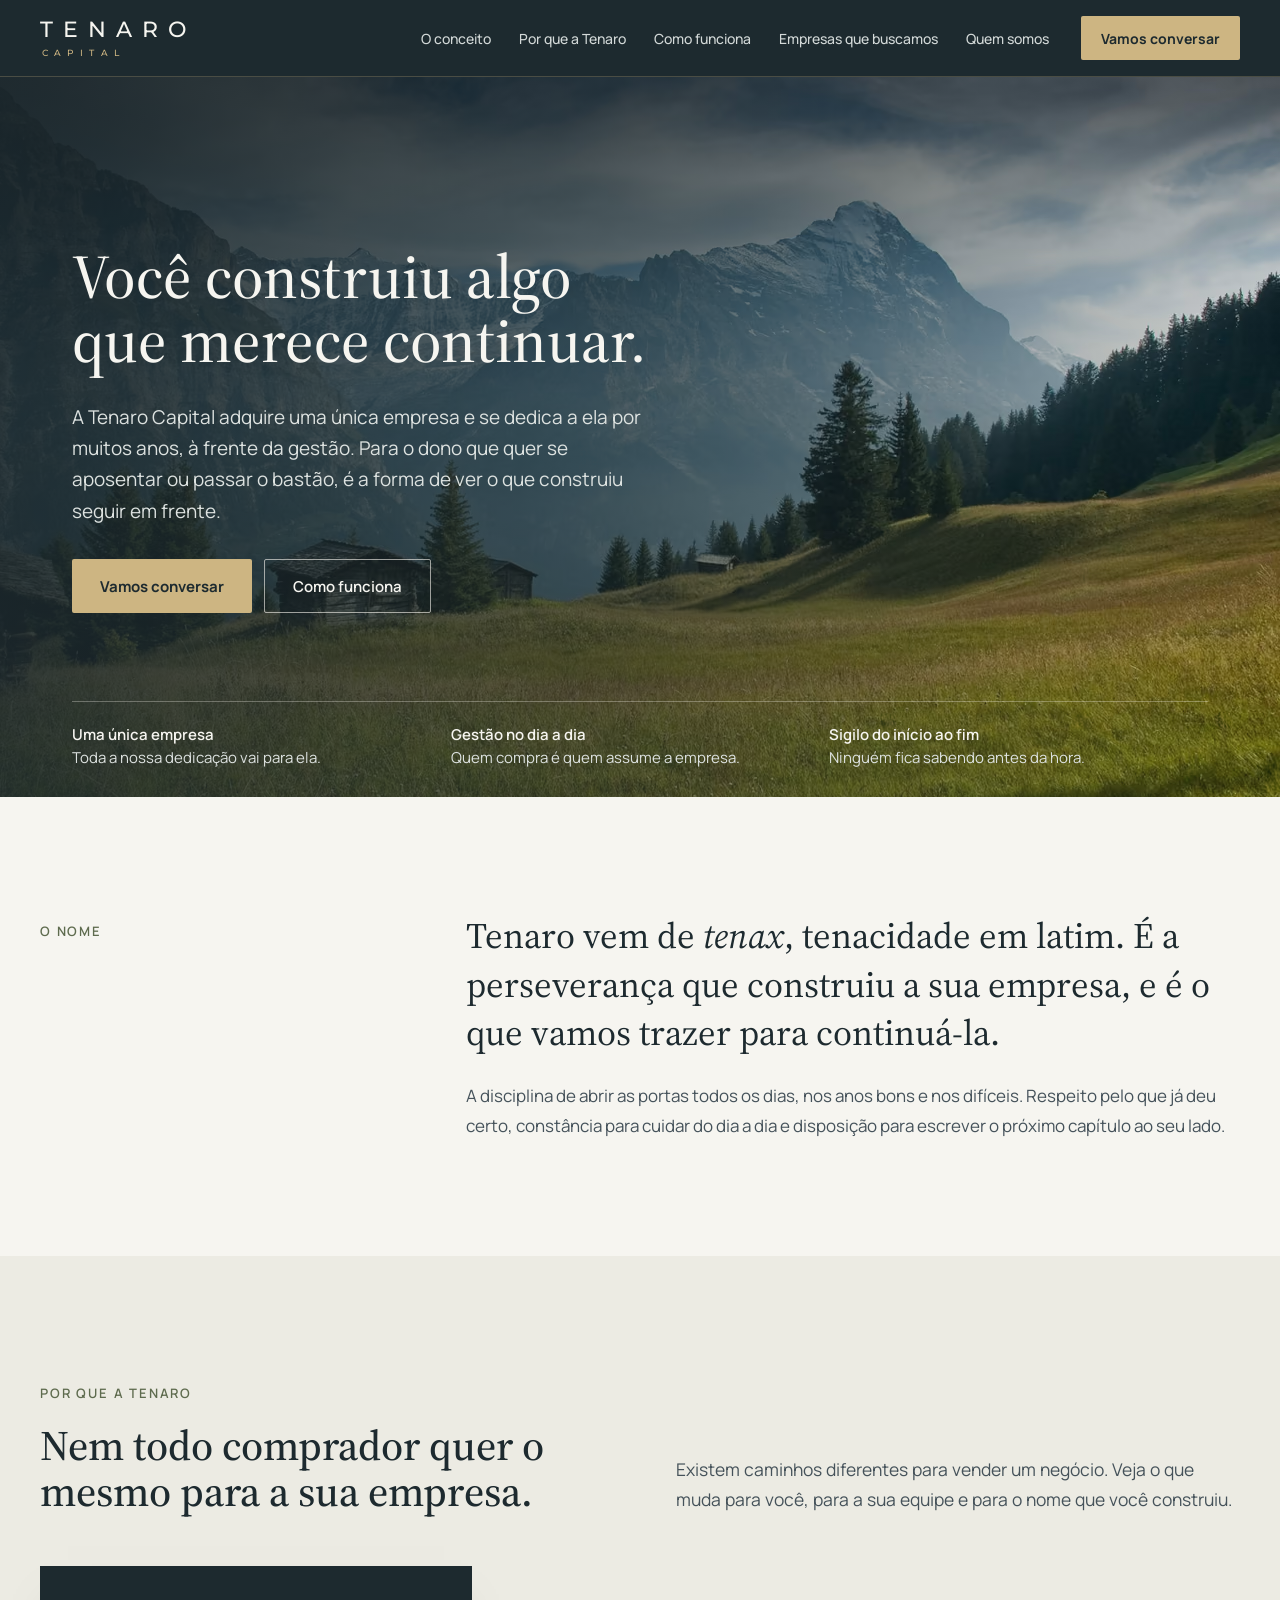
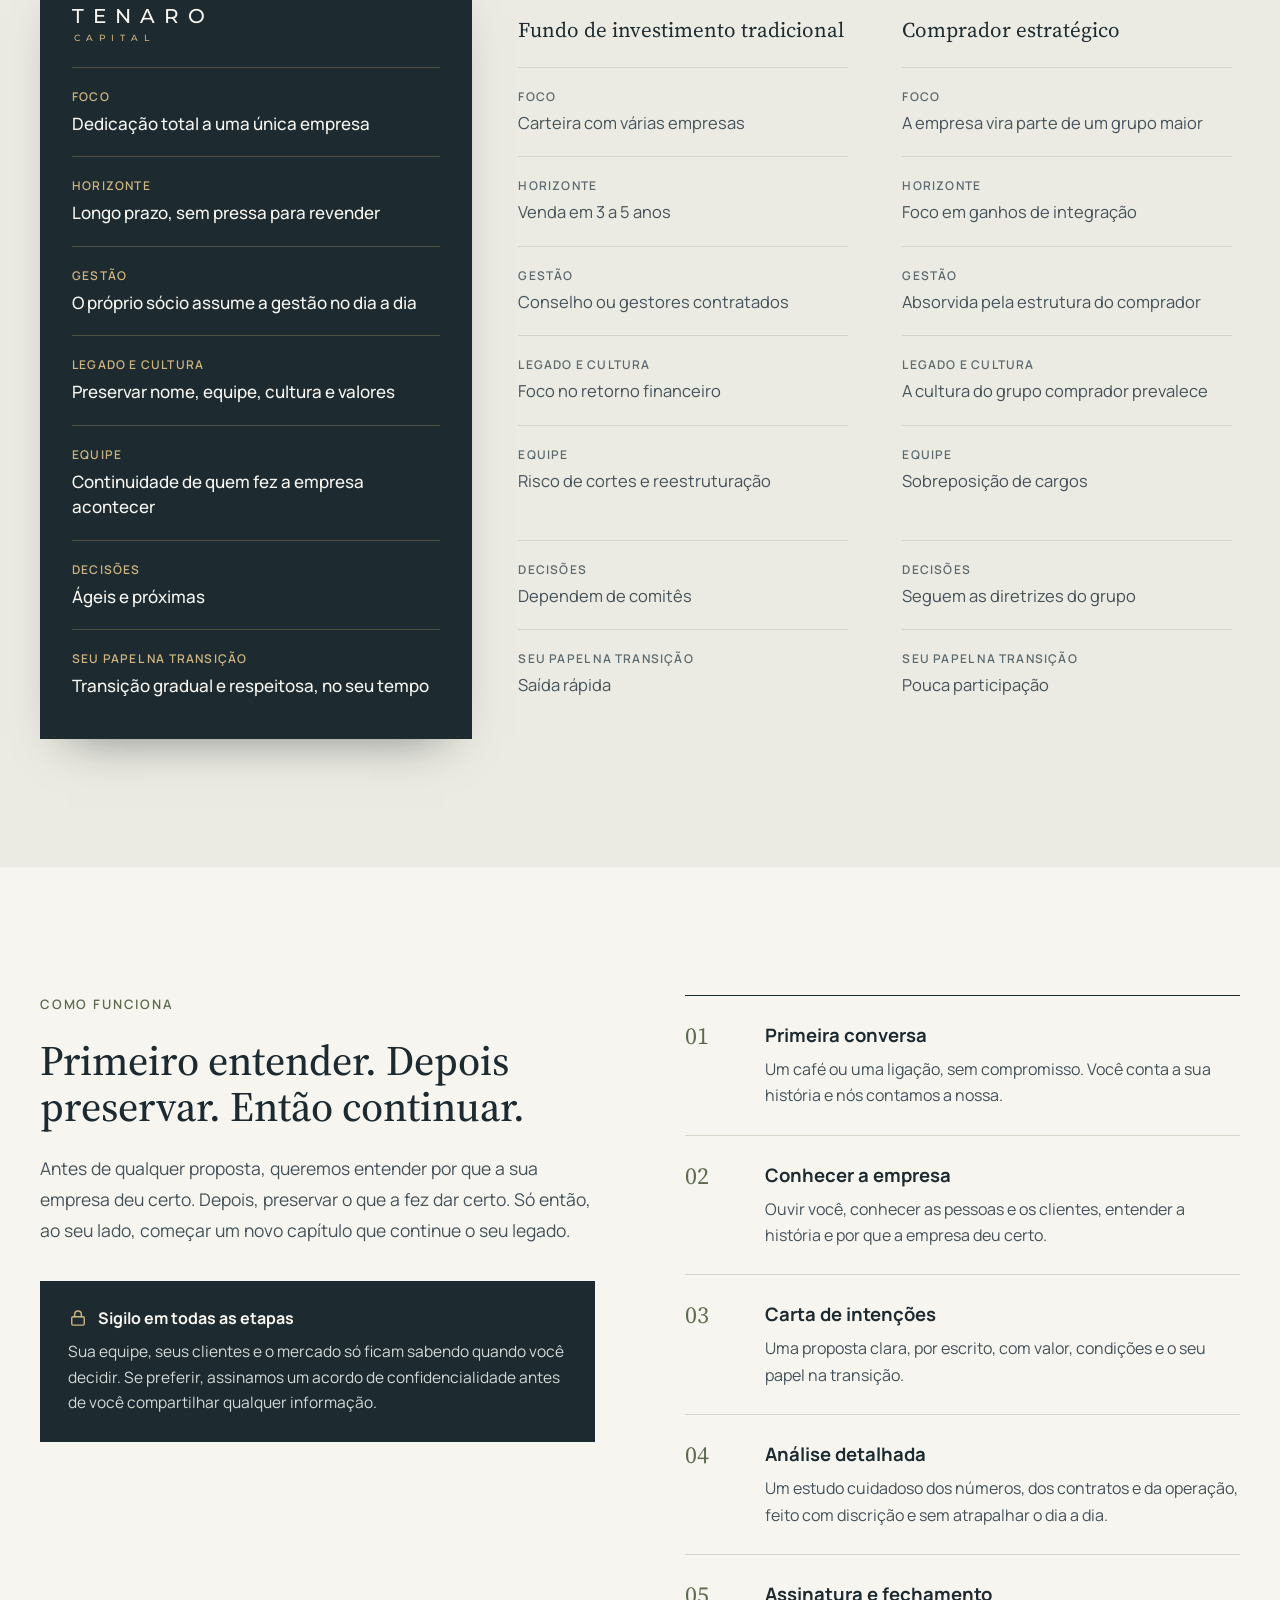
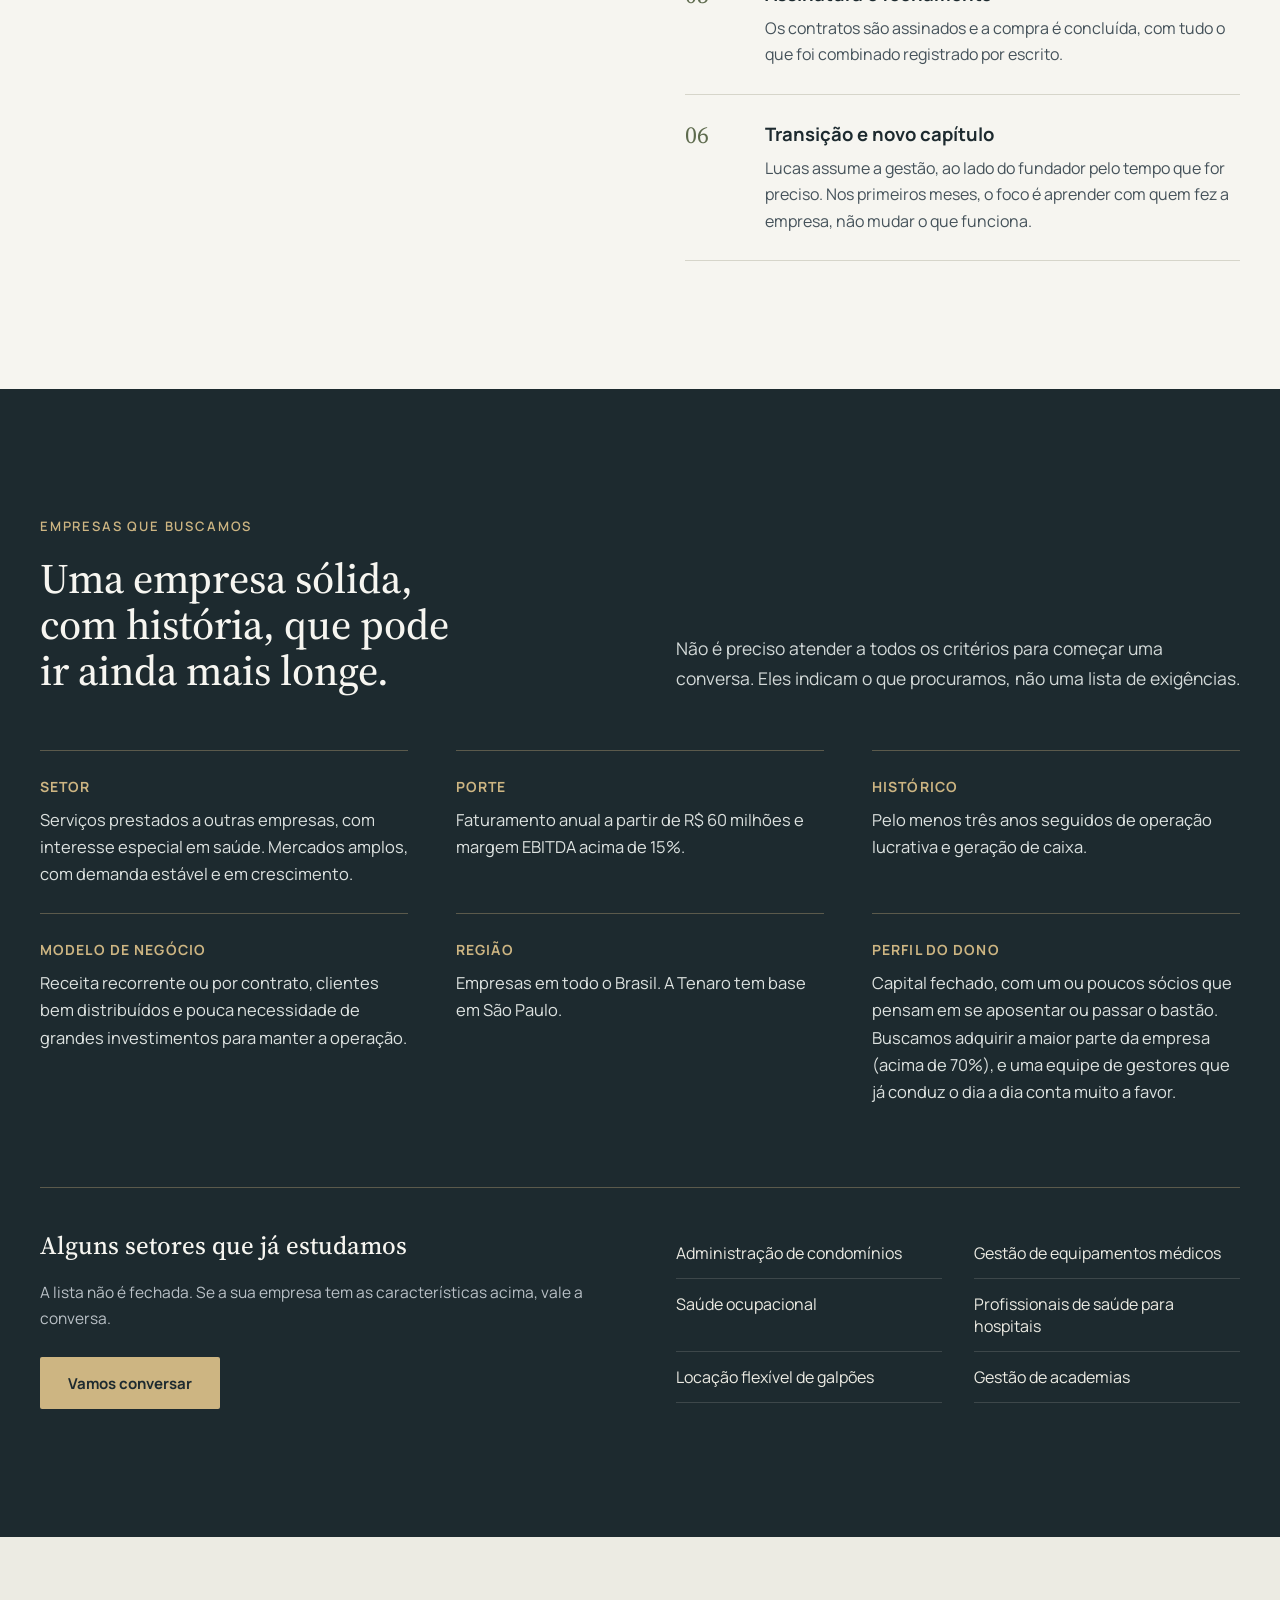
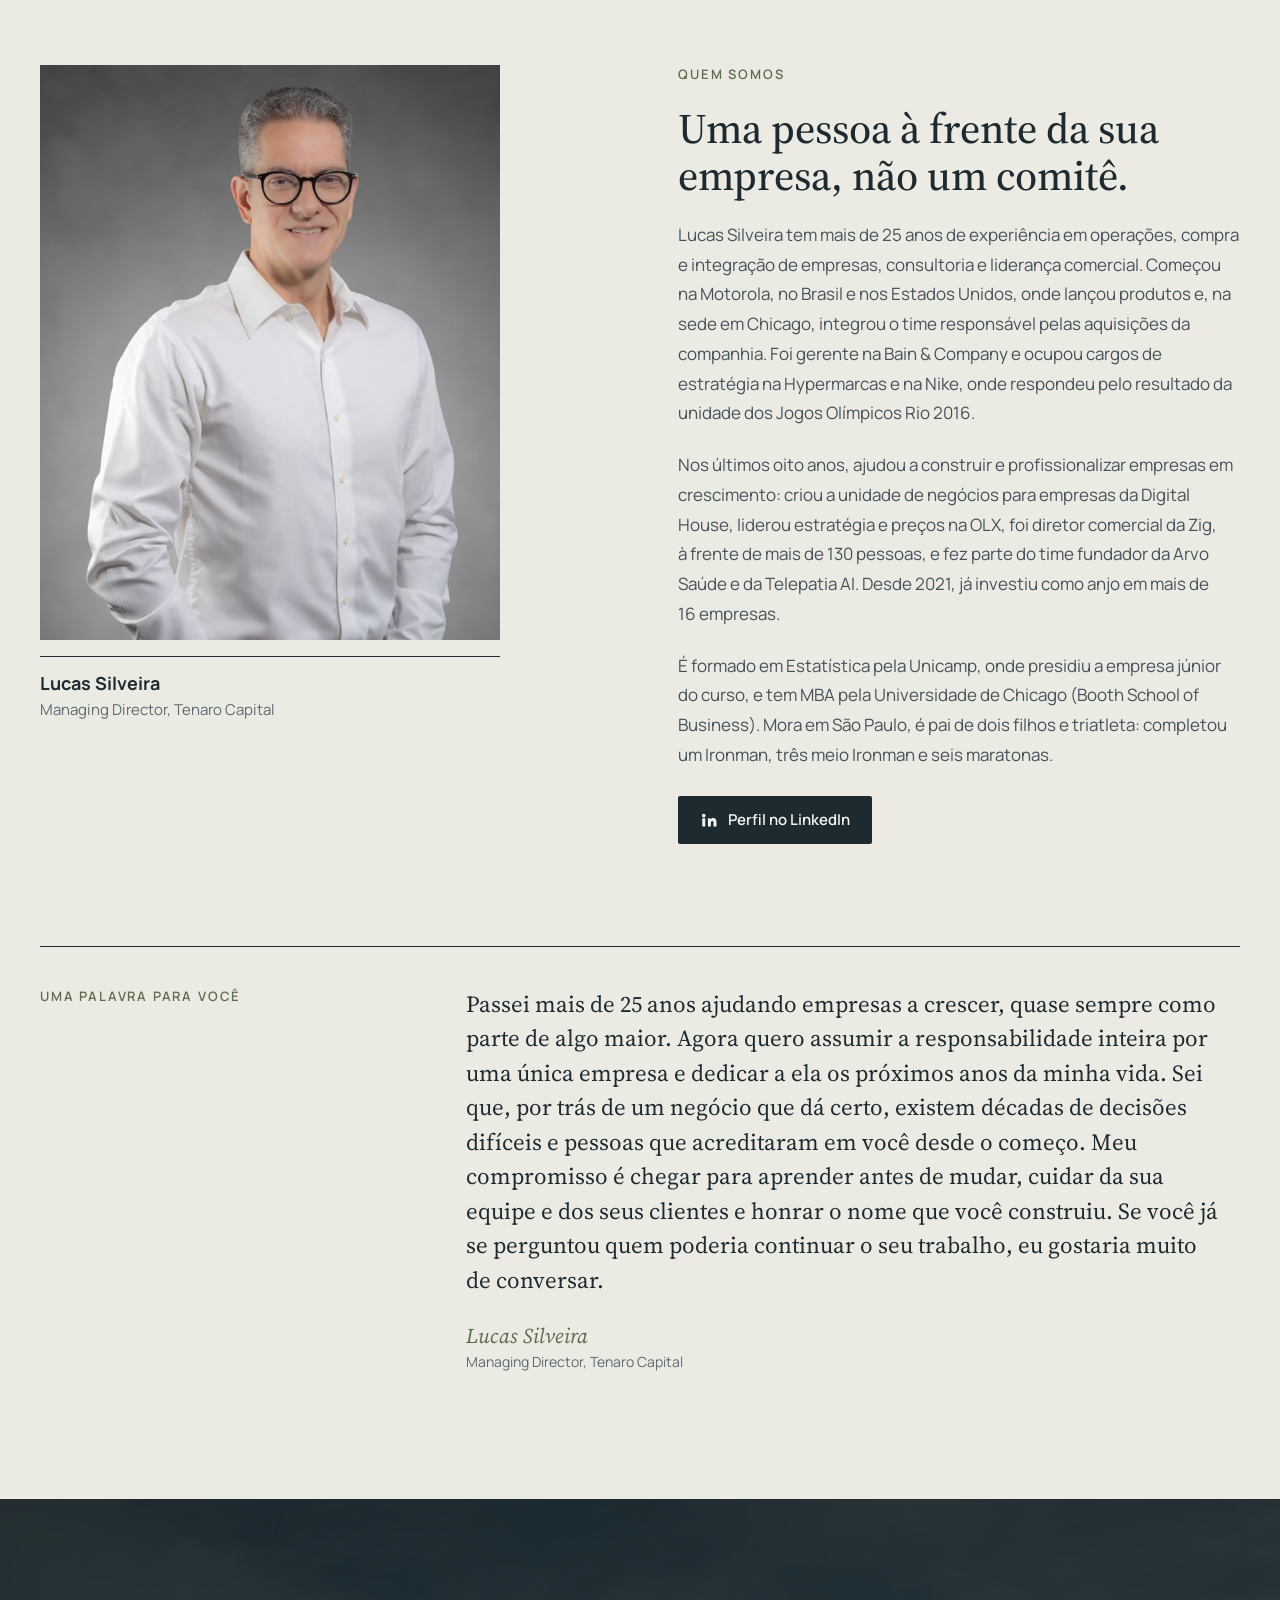
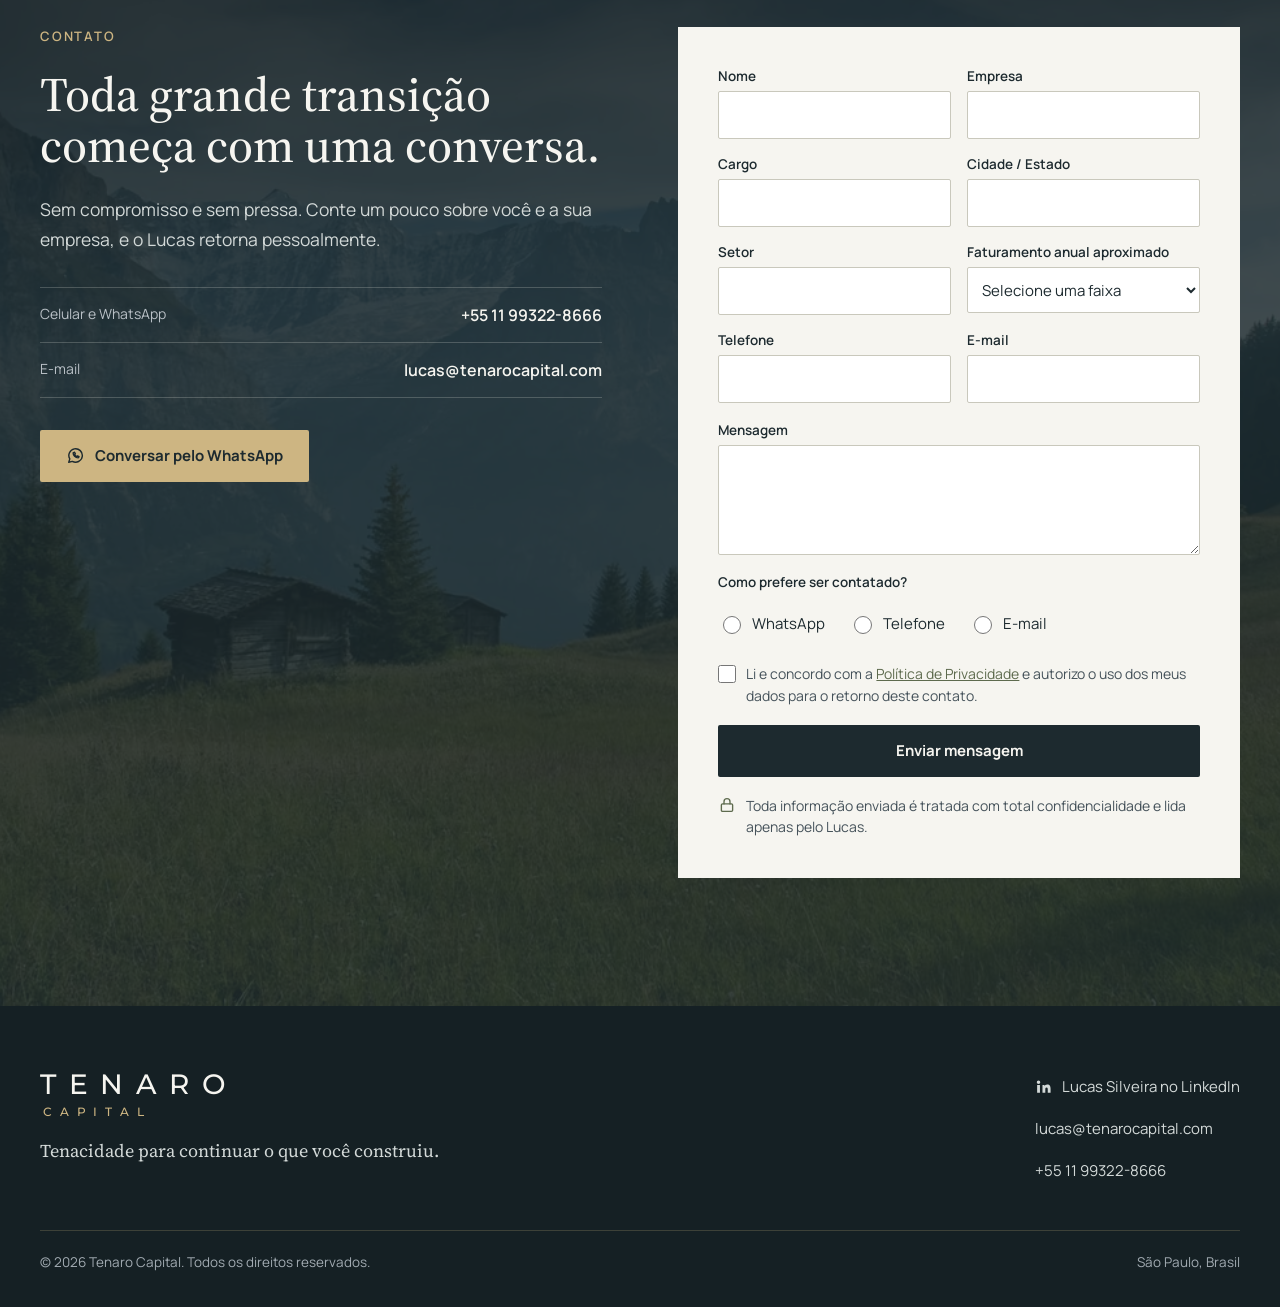
==== index.html @ 6db5bf74 "Site institucional da Tenaro Capital Site estático com CSS separado, menu no celular, formulário com" ====
<!doctype html>
<html lang="pt-BR">
<head>
<meta charset="utf-8">
<meta name="viewport" content="width=device-width, initial-scale=1">
<title>Tenaro Capital | Sucessão de empresas no Brasil</title>
<meta name="description" content="A Tenaro Capital adquire uma única empresa no Brasil e se dedica a ela por muitos anos, à frente da gestão. Para o dono que quer se aposentar ou passar o bastão.">
<link rel="canonical" href="https://tenarocapital.com/">
<meta property="og:type" content="website">
<meta property="og:locale" content="pt_BR">
<meta property="og:site_name" content="Tenaro Capital">
<meta property="og:url" content="https://tenarocapital.com/">
<meta property="og:title" content="Tenaro Capital">
<meta property="og:description" content="Você construiu algo que merece continuar.">
<meta property="og:image" content="https://tenarocapital.com/assets/img/og-image.jpg">
<meta property="og:image:width" content="1200">
<meta property="og:image:height" content="630">
<meta property="og:image:alt" content="Logo da Tenaro Capital sobre a foto de um prado diante de montanhas">
<meta name="twitter:card" content="summary_large_image">
<meta name="twitter:title" content="Tenaro Capital">
<meta name="twitter:description" content="Você construiu algo que merece continuar.">
<meta name="twitter:image" content="https://tenarocapital.com/assets/img/og-image.jpg">
<meta name="theme-color" content="#1D2A2F">
<link rel="icon" href="assets/logo/favicon.svg" type="image/svg+xml">
<link rel="icon" href="assets/logo/favicon-32.png" sizes="32x32" type="image/png">
<link rel="apple-touch-icon" href="assets/logo/apple-touch-icon.png">
<link rel="preconnect" href="https://fonts.googleapis.com">
<link rel="preconnect" href="https://fonts.gstatic.com" crossorigin>
<link href="https://fonts.googleapis.com/css2?family=Source+Serif+4:ital,opsz,wght@0,8..60,400;0,8..60,500;0,8..60,600;1,8..60,400&amp;family=Montserrat:wght@400;500&amp;family=Manrope:wght@400;500;600;700&amp;display=swap" rel="stylesheet">
<link rel="stylesheet" href="css/styles.css">
<script type="application/ld+json">
{
  "@context": "https://schema.org",
  "@type": "Organization",
  "name": "Tenaro Capital",
  "url": "https://tenarocapital.com/",
  "logo": "https://tenarocapital.com/assets/logo/logo-tenaro-fundo-claro.png",
  "description": "A Tenaro Capital adquire uma única empresa no Brasil e se dedica a ela por muitos anos, à frente da gestão. Para o dono que quer se aposentar ou passar o bastão.",
  "email": "lucas@tenarocapital.com",
  "telephone": "+55-11-99322-8666",
  "address": { "@type": "PostalAddress", "addressLocality": "São Paulo", "addressCountry": "BR" }
}
</script>
<script src="js/main.js" defer></script>
</head>
<body>
<a class="skip-link" href="#conteudo">Pular para o conteúdo</a>

<!-- MENU -->
<header class="site-header on-dark">
<div class="container site-header__bar">
<a class="site-header__home" href="#inicio" aria-label="Tenaro Capital, início">
<span class="logo logo--header"><span class="logo__name">TENARO</span><span class="logo__sub">CAPITAL</span></span>
</a>
<nav class="site-nav" aria-label="Seções">
<button class="nav-toggle" type="button" aria-expanded="false" aria-controls="nav-links" aria-label="Abrir menu">
<svg class="icon-open" viewBox="0 0 24 24" width="22" height="22" fill="none" stroke="currentColor" stroke-width="1.7" stroke-linecap="round" aria-hidden="true"><path d="M4 7h16M4 12h16M4 17h16"></path></svg>
<svg class="icon-close" viewBox="0 0 24 24" width="22" height="22" fill="none" stroke="currentColor" stroke-width="1.7" stroke-linecap="round" aria-hidden="true"><path d="M6 6l12 12M18 6L6 18"></path></svg>
</button>
<div class="nav-links" id="nav-links">
<a class="navlink" href="#conceito">O conceito</a>
<a class="navlink" href="#por-que">Por que a Tenaro</a>
<a class="navlink" href="#processo">Como funciona</a>
<a class="navlink" href="#empresas">Empresas que buscamos</a>
<a class="navlink" href="#quem-somos">Quem somos</a>
</div>
<a class="btn btn--gold btn--nav" href="#contato">Vamos conversar</a>
</nav>
</div>
</header>

<main id="conteudo">

<!-- 1. HERO -->
<section class="hero on-dark" id="inicio">
<picture>
<source type="image/avif" srcset="assets/img/hero-800.avif 800w, assets/img/hero-1280.avif 1280w, assets/img/hero-1600.avif 1600w, assets/img/hero-2400.avif 2400w" sizes="100vw">
<source type="image/webp" srcset="assets/img/hero-800.webp 800w, assets/img/hero-1280.webp 1280w, assets/img/hero-1600.webp 1600w, assets/img/hero-2400.webp 2400w" sizes="100vw">
<img src="assets/img/hero-1600.jpg" srcset="assets/img/hero-800.jpg 800w, assets/img/hero-1280.jpg 1280w, assets/img/hero-1600.jpg 1600w, assets/img/hero-2400.jpg 2400w" sizes="100vw" width="2400" height="1596" class="hero__img" alt="Prado dourado diante de montanhas, sob a primeira luz do dia" fetchpriority="high" decoding="async">
</picture>
<div class="hero__shade" aria-hidden="true"></div>
<div class="hero__wrap">
<div class="hero__text hero-in">
<h1 class="hero__title">Você construiu algo que merece continuar.</h1>
<p class="hero__lead">A Tenaro Capital adquire uma única empresa e se dedica a ela por muitos anos, à frente da gestão. Para o dono que quer se aposentar ou passar o bastão, é a forma de ver o que construiu seguir em frente.</p>
<div class="hero__actions">
<a class="btn btn--gold" href="#contato">Vamos conversar</a>
<a class="btn btn--line" href="#processo">Como funciona</a>
</div>
</div>
</div>
<div class="hero__facts-wrap">
<div class="hero__facts">
<p class="hero__fact"><strong>Uma única empresa</strong>Toda a nossa dedicação vai para ela.</p>
<p class="hero__fact"><strong>Gestão no dia a dia</strong>Quem compra é quem assume a empresa.</p>
<p class="hero__fact"><strong>Sigilo do início ao fim</strong>Ninguém fica sabendo antes da hora.</p>
</div>
</div>
</section>

<!-- 2. O CONCEITO -->
<section class="concept" id="conceito">
<div class="container concept__grid reveal">
<p class="concept__label">O nome</p>
<div class="concept__body">
<p class="concept__statement">Tenaro vem de <em>tenax</em>, tenacidade em latim. É a perseverança que construiu a sua empresa, e é o que vamos trazer para continuá-la.</p>
<p class="concept__text">A disciplina de abrir as portas todos os dias, nos anos bons e nos difíceis. Respeito pelo que já deu certo, constância para cuidar do dia a dia e disposição para escrever o próximo capítulo ao seu lado.</p>
</div>
</div>
</section>

<!-- 3. POR QUE A TENARO -->
<section class="why bg-mist" id="por-que">
<div class="container why__inner">
<div class="section-head reveal">
<div class="section-head__title">
<p class="eyebrow"><span>Por que a Tenaro</span></p>
<h2 class="h2">Nem todo comprador quer o mesmo para a sua empresa.</h2>
</div>
<p class="lead">Existem caminhos diferentes para vender um negócio. Veja o que muda para você, para a sua equipe e para o nome que você construiu.</p>
</div>

<div class="cmp reveal">
<div class="cmp-col cmp-col--tenaro on-dark" role="list" aria-label="Tenaro Capital">
<div class="cmp-h cmp-h--logo logo logo--table"><span class="logo__name">TENARO</span><span class="logo__sub">CAPITAL</span></div>
<div class="cmp-item" role="listitem"><span class="cmp-item__label">Foco</span><span class="cmp-item__value">Dedicação total a uma única empresa</span></div>
<div class="cmp-item" role="listitem"><span class="cmp-item__label">Horizonte</span><span class="cmp-item__value">Longo prazo, sem pressa para revender</span></div>
<div class="cmp-item" role="listitem"><span class="cmp-item__label">Gestão</span><span class="cmp-item__value">O próprio sócio assume a gestão no dia a dia</span></div>
<div class="cmp-item" role="listitem"><span class="cmp-item__label">Legado e cultura</span><span class="cmp-item__value">Preservar nome, equipe, cultura e valores</span></div>
<div class="cmp-item" role="listitem"><span class="cmp-item__label">Equipe</span><span class="cmp-item__value">Continuidade de quem fez a empresa acontecer</span></div>
<div class="cmp-item" role="listitem"><span class="cmp-item__label">Decisões</span><span class="cmp-item__value">Ágeis e próximas</span></div>
<div class="cmp-item" role="listitem"><span class="cmp-item__label">Seu papel na transição</span><span class="cmp-item__value">Transição gradual e respeitosa, no seu tempo</span></div>
</div>
<div class="cmp-col" role="list" aria-label="Fundo de investimento tradicional">
<div class="cmp-h"><span class="cmp-h__title">Fundo de investimento tradicional</span></div>
<div class="cmp-item" role="listitem"><span class="cmp-item__label">Foco</span><span class="cmp-item__value">Carteira com várias empresas</span></div>
<div class="cmp-item" role="listitem"><span class="cmp-item__label">Horizonte</span><span class="cmp-item__value">Venda em 3 a 5 anos</span></div>
<div class="cmp-item" role="listitem"><span class="cmp-item__label">Gestão</span><span class="cmp-item__value">Conselho ou gestores contratados</span></div>
<div class="cmp-item" role="listitem"><span class="cmp-item__label">Legado e cultura</span><span class="cmp-item__value">Foco no retorno financeiro</span></div>
<div class="cmp-item" role="listitem"><span class="cmp-item__label">Equipe</span><span class="cmp-item__value">Risco de cortes e reestruturação</span></div>
<div class="cmp-item" role="listitem"><span class="cmp-item__label">Decisões</span><span class="cmp-item__value">Dependem de comitês</span></div>
<div class="cmp-item" role="listitem"><span class="cmp-item__label">Seu papel na transição</span><span class="cmp-item__value">Saída rápida</span></div>
</div>
<div class="cmp-col" role="list" aria-label="Comprador estratégico">
<div class="cmp-h"><span class="cmp-h__title">Comprador estratégico</span></div>
<div class="cmp-item" role="listitem"><span class="cmp-item__label">Foco</span><span class="cmp-item__value">A empresa vira parte de um grupo maior</span></div>
<div class="cmp-item" role="listitem"><span class="cmp-item__label">Horizonte</span><span class="cmp-item__value">Foco em ganhos de integração</span></div>
<div class="cmp-item" role="listitem"><span class="cmp-item__label">Gestão</span><span class="cmp-item__value">Absorvida pela estrutura do comprador</span></div>
<div class="cmp-item" role="listitem"><span class="cmp-item__label">Legado e cultura</span><span class="cmp-item__value">A cultura do grupo comprador prevalece</span></div>
<div class="cmp-item" role="listitem"><span class="cmp-item__label">Equipe</span><span class="cmp-item__value">Sobreposição de cargos</span></div>
<div class="cmp-item" role="listitem"><span class="cmp-item__label">Decisões</span><span class="cmp-item__value">Seguem as diretrizes do grupo</span></div>
<div class="cmp-item" role="listitem"><span class="cmp-item__label">Seu papel na transição</span><span class="cmp-item__value">Pouca participação</span></div>
</div>
</div>
</div>
</section>

<!-- 4. COMO FUNCIONA -->
<section class="pad-section" id="processo">
<div class="container process__grid">
<div class="process__intro reveal">
<p class="eyebrow"><span>Como funciona</span></p>
<h2 class="h2">Primeiro entender. Depois preservar. Então continuar.</h2>
<p class="process__lead">Antes de qualquer proposta, queremos entender por que a sua empresa deu certo. Depois, preservar o que a fez dar certo. Só então, ao seu lado, começar um novo capítulo que continue o seu legado.</p>
<div class="secrecy">
<p class="secrecy__title"><svg viewBox="0 0 24 24" width="20" height="20" fill="none" stroke="#CDB582" stroke-width="1.7" stroke-linecap="round" stroke-linejoin="round" aria-hidden="true"><rect x="4.5" y="10.5" width="15" height="10" rx="1.5"></rect><path d="M8 10.5V7.5a4 4 0 0 1 8 0v3"></path></svg>Sigilo em todas as etapas</p>
<p class="secrecy__text">Sua equipe, seus clientes e o mercado só ficam sabendo quando você decidir. Se preferir, assinamos um acordo de confidencialidade antes de você compartilhar qualquer informação.</p>
</div>
</div>
<ol class="steps reveal">
<li class="step"><span class="step__num">01</span><div class="step__body"><h3 class="step__title">Primeira conversa</h3><p class="step__text">Um café ou uma ligação, sem compromisso. Você conta a sua história e nós contamos a nossa.</p></div></li>
<li class="step"><span class="step__num">02</span><div class="step__body"><h3 class="step__title">Conhecer a empresa</h3><p class="step__text">Ouvir você, conhecer as pessoas e os clientes, entender a história e por que a empresa deu certo.</p></div></li>
<li class="step"><span class="step__num">03</span><div class="step__body"><h3 class="step__title">Carta de intenções</h3><p class="step__text">Uma proposta clara, por escrito, com valor, condições e o seu papel na transição.</p></div></li>
<li class="step"><span class="step__num">04</span><div class="step__body"><h3 class="step__title">Análise detalhada</h3><p class="step__text">Um estudo cuidadoso dos números, dos contratos e da operação, feito com discrição e sem atrapalhar o dia a dia.</p></div></li>
<li class="step"><span class="step__num">05</span><div class="step__body"><h3 class="step__title">Assinatura e fechamento</h3><p class="step__text">Os contratos são assinados e a compra é concluída, com tudo o que foi combinado registrado por escrito.</p></div></li>
<li class="step"><span class="step__num">06</span><div class="step__body"><h3 class="step__title">Transição e novo capítulo</h3><p class="step__text">Lucas assume a gestão, ao lado do fundador pelo tempo que for preciso. Nos primeiros meses, o foco é aprender com quem fez a empresa, não mudar o que funciona.</p></div></li>
</ol>
</div>
</section>

<!-- 5. EMPRESAS QUE BUSCAMOS -->
<section class="pad-section on-dark" id="empresas">
<div class="container targets__inner">
<div class="section-head reveal">
<div class="section-head__title">
<p class="eyebrow"><span>Empresas que buscamos</span></p>
<h2 class="h2">Uma empresa sólida, com história, que pode ir ainda mais longe.</h2>
</div>
<p class="lead">Não é preciso atender a todos os critérios para começar uma conversa. Eles indicam o que procuramos, não uma lista de exigências.</p>
</div>
<dl class="criteria reveal">
<div class="criterion"><dt>Setor</dt><dd>Serviços prestados a outras empresas, com interesse especial em saúde. Mercados amplos, com demanda estável e em crescimento.</dd></div>
<div class="criterion"><dt>Porte</dt><dd>Faturamento anual a partir de R$ 60 milhões e margem EBITDA acima de 15%.</dd></div>
<div class="criterion"><dt>Histórico</dt><dd>Pelo menos três anos seguidos de operação lucrativa e geração de caixa.</dd></div>
<div class="criterion"><dt>Modelo de negócio</dt><dd>Receita recorrente ou por contrato, clientes bem distribuídos e pouca necessidade de grandes investimentos para manter a operação.</dd></div>
<div class="criterion"><dt>Região</dt><dd>Empresas em todo o Brasil. A Tenaro tem base em São Paulo.</dd></div>
<div class="criterion"><dt>Perfil do dono</dt><dd>Capital fechado, com um ou poucos sócios que pensam em se aposentar ou passar o bastão. Buscamos adquirir a maior parte da empresa (acima de 70%), e uma equipe de gestores que já conduz o dia a dia conta muito a favor.</dd></div>
</dl>
<div class="sectors reveal">
<div class="sectors__intro">
<h3 class="sectors__title">Alguns setores que já estudamos</h3>
<p class="sectors__note">A lista não é fechada. Se a sua empresa tem as características acima, vale a conversa.</p>
<a class="btn btn--gold btn--start sectors__cta" href="#contato">Vamos conversar</a>
</div>
<ul class="sectors__list">
<li>Administração de condomínios</li>
<li>Gestão de equipamentos médicos</li>
<li>Saúde ocupacional</li>
<li>Profissionais de saúde para hospitais</li>
<li>Locação flexível de galpões</li>
<li>Gestão de academias</li>
</ul>
</div>
</div>
</section>

<!-- 6. QUEM SOMOS -->
<section class="pad-section bg-mist" id="quem-somos">
<div class="container about__inner">
<div class="about__bio reveal">
<figure class="portrait">
<picture>
<source type="image/avif" srcset="assets/img/lucas-silveira-400.avif 400w, assets/img/lucas-silveira-640.avif 640w, assets/img/lucas-silveira-927.avif 927w" sizes="(max-width: 500px) 100vw, 460px">
<source type="image/webp" srcset="assets/img/lucas-silveira-400.webp 400w, assets/img/lucas-silveira-640.webp 640w, assets/img/lucas-silveira-927.webp 927w" sizes="(max-width: 500px) 100vw, 460px">
<img src="assets/img/lucas-silveira-640.jpg" srcset="assets/img/lucas-silveira-400.jpg 400w, assets/img/lucas-silveira-640.jpg 640w, assets/img/lucas-silveira-927.jpg 927w" sizes="(max-width: 500px) 100vw, 460px" width="927" height="1159" class="portrait__img" alt="Lucas Silveira, Managing Director da Tenaro Capital" loading="lazy" decoding="async">
</picture>
<figcaption class="portrait__caption">
<span class="portrait__name">Lucas Silveira</span>
<span class="portrait__role">Managing Director, Tenaro Capital</span>
</figcaption>
</figure>
<div class="about__text">
<p class="eyebrow"><span>Quem somos</span></p>
<h2 class="h2">Uma pessoa à frente da sua empresa, não um comitê.</h2>
<p class="about__par">Lucas Silveira tem mais de 25 anos de experiência em operações, compra e integração de empresas, consultoria e liderança comercial. Começou na Motorola, no Brasil e nos Estados Unidos, onde lançou produtos e, na sede em Chicago, integrou o time responsável pelas aquisições da companhia. Foi gerente na Bain &amp; Company e ocupou cargos de estratégia na Hypermarcas e na Nike, onde respondeu pelo resultado da unidade dos Jogos Olímpicos Rio 2016.</p>
<p class="about__par">Nos últimos oito anos, ajudou a construir e profissionalizar empresas em crescimento: criou a unidade de negócios para empresas da Digital House, liderou estratégia e preços na OLX, foi diretor comercial da Zig, à frente de mais de 130 pessoas, e fez parte do time fundador da Arvo Saúde e da Telepatia AI. Desde 2021, já investiu como anjo em mais de 16 empresas.</p>
<p class="about__par">É formado em Estatística pela Unicamp, onde presidiu a empresa júnior do curso, e tem MBA pela Universidade de Chicago (Booth School of Business). Mora em São Paulo, é pai de dois filhos e triatleta: completou um Ironman, três meio Ironman e seis maratonas.</p>
<a class="btn btn--navy btn--start btn--linkedin" href="https://www.linkedin.com/in/lucas-silveira-b611434/" target="_blank" rel="noopener">
<svg viewBox="0 0 24 24" width="18" height="18" fill="currentColor" aria-hidden="true"><path d="M4.98 3.5a2.5 2.5 0 1 1 0 5 2.5 2.5 0 0 1 0-5ZM3 9.75h4v11H3v-11Zm6.5 0h3.83v1.5h.06c.53-1 1.84-2.06 3.79-2.06 4.05 0 4.82 2.67 4.82 6.13v5.43h-4v-4.82c0-1.15-.02-2.63-1.6-2.63-1.6 0-1.85 1.25-1.85 2.55v4.9h-4V9.75Z"></path></svg>
Perfil no LinkedIn</a>
</div>
</div>
<figure class="letter reveal">
<figcaption class="letter__caption"><span class="eyebrow">Uma palavra para você</span></figcaption>
<blockquote class="letter__quote">
<p class="letter__text">Passei mais de 25 anos ajudando empresas a crescer, quase sempre como parte de algo maior. Agora quero assumir a responsabilidade inteira por uma única empresa e dedicar a ela os próximos anos da minha vida. Sei que, por trás de um negócio que dá certo, existem décadas de decisões difíceis e pessoas que acreditaram em você desde o começo. Meu compromisso é chegar para aprender antes de mudar, cuidar da sua equipe e dos seus clientes e honrar o nome que você construiu. Se você já se perguntou quem poderia continuar o seu trabalho, eu gostaria muito de conversar.</p>
<footer class="letter__sign">
<span class="letter__name">Lucas Silveira</span>
<span class="letter__role">Managing Director, Tenaro Capital</span>
</footer>
</blockquote>
</figure>
</div>
</section>

<!-- 7. CONTATO -->
<section class="contact on-dark" id="contato">
<picture>
<source type="image/avif" srcset="assets/img/hero-800.avif 800w, assets/img/hero-1280.avif 1280w, assets/img/hero-1600.avif 1600w, assets/img/hero-2400.avif 2400w" sizes="100vw">
<source type="image/webp" srcset="assets/img/hero-800.webp 800w, assets/img/hero-1280.webp 1280w, assets/img/hero-1600.webp 1600w, assets/img/hero-2400.webp 2400w" sizes="100vw">
<img src="assets/img/hero-1600.jpg" srcset="assets/img/hero-800.jpg 800w, assets/img/hero-1280.jpg 1280w, assets/img/hero-1600.jpg 1600w, assets/img/hero-2400.jpg 2400w" sizes="100vw" width="2400" height="1596" class="contact__img" alt="" aria-hidden="true" loading="lazy" decoding="async">
</picture>
<div class="contact__shade" aria-hidden="true"></div>
<div class="container contact__grid">
<div class="contact__intro reveal">
<p class="eyebrow"><span>Contato</span></p>
<h2 class="contact__title">Toda grande transição começa com uma conversa.</h2>
<p class="lead">Sem compromisso e sem pressa. Conte um pouco sobre você e a sua empresa, e o Lucas retorna pessoalmente.</p>
<dl class="contact__list">
<div class="contact__row"><dt>Celular e WhatsApp</dt><dd><a href="tel:+5511993228666">+55 11 99322-8666</a></dd></div>
<div class="contact__row"><dt>E-mail</dt><dd><a href="mailto:lucas@tenarocapital.com">lucas@tenarocapital.com</a></dd></div>
</dl>
<a class="btn btn--gold btn--start btn--whatsapp" href="https://wa.me/5511993228666" target="_blank" rel="noopener">
<svg viewBox="0 0 24 24" width="19" height="19" fill="none" stroke="currentColor" stroke-width="1.8" stroke-linecap="round" stroke-linejoin="round" aria-hidden="true"><path d="M3.5 20.5l1.3-4.2A8.5 8.5 0 1 1 8 19.4Z"></path><path d="M9 8.6c0 3.2 2.9 6.4 6.3 6.4l1.2-1.5-2-1-1 .9c-1-.4-2.1-1.4-2.6-2.5l.9-1-1-2Z"></path></svg>
Conversar pelo WhatsApp</a>
</div>

<!-- DESTINO DO ENVIO: troque action="#" pelo endereço https do serviço de formulário (por exemplo, Formspree). Veja o README. -->
<form class="contact-form reveal" id="contact-form" aria-label="Formulário de contato" action="#" method="post" novalidate>
<input type="hidden" name="_subject" value="Novo contato pelo site da Tenaro Capital">
<div class="hp" aria-hidden="true"><label>Não preencha este campo<input type="text" name="_gotcha" tabindex="-1" autocomplete="off"></label></div>
<div class="form-grid">
<div class="field"><label for="f-nome">Nome</label><input id="f-nome" name="nome" type="text" autocomplete="name" aria-describedby="f-nome-erro"><p class="field__error" id="f-nome-erro"></p></div>
<div class="field"><label for="f-empresa">Empresa</label><input id="f-empresa" name="empresa" type="text" autocomplete="organization" aria-describedby="f-empresa-erro"><p class="field__error" id="f-empresa-erro"></p></div>
<div class="field"><label for="f-cargo">Cargo</label><input id="f-cargo" name="cargo" type="text" autocomplete="organization-title" aria-describedby="f-cargo-erro"><p class="field__error" id="f-cargo-erro"></p></div>
<div class="field"><label for="f-cidade">Cidade / Estado</label><input id="f-cidade" name="cidade" type="text" aria-describedby="f-cidade-erro"><p class="field__error" id="f-cidade-erro"></p></div>
<div class="field"><label for="f-setor">Setor</label><input id="f-setor" name="setor" type="text" aria-describedby="f-setor-erro"><p class="field__error" id="f-setor-erro"></p></div>
<div class="field"><label for="f-fat">Faturamento anual aproximado</label><select id="f-fat" name="faturamento"><option value="">Selecione uma faixa</option>
<option value="ate-30">Até R$ 30 milhões</option>
<option value="30-60">De R$ 30 a 60 milhões</option>
<option value="60-150">De R$ 60 a 150 milhões</option>
<option value="150-300">De R$ 150 a 300 milhões</option>
<option value="300+">Acima de R$ 300 milhões</option>
<option value="nao-informar">Prefiro não informar agora</option></select><p class="field__error" id="f-fat-erro"></p></div>
<div class="field"><label for="f-tel">Telefone</label><input id="f-tel" name="telefone" type="tel" autocomplete="tel" aria-describedby="f-tel-erro"><p class="field__error" id="f-tel-erro"></p></div>
<div class="field"><label for="f-email">E-mail</label><input id="f-email" name="email" type="email" autocomplete="email" aria-describedby="f-email-erro"><p class="field__error" id="f-email-erro"></p></div>
</div>
<div class="field"><label for="f-msg">Mensagem</label><textarea id="f-msg" name="mensagem" rows="4"></textarea></div>
<fieldset class="prefs">
<legend>Como prefere ser contatado?</legend>
<div class="prefs__options">
<label class="prefs__option"><input type="radio" name="pref" value="whatsapp">WhatsApp</label>
<label class="prefs__option"><input type="radio" name="pref" value="telefone">Telefone</label>
<label class="prefs__option"><input type="radio" name="pref" value="email">E-mail</label>
</div>
</fieldset>
<div class="consent">
<label class="consent__label"><input type="checkbox" id="f-consent" name="consentimento" value="sim" aria-describedby="f-consent-erro"><span>Li e concordo com a <a href="privacidade.html">Política de Privacidade</a> e autorizo o uso dos meus dados para o retorno deste contato.</span></label>
<p class="field__error" id="f-consent-erro"></p>
</div>
<button class="form-submit" type="submit">Enviar mensagem</button>
<p class="form-status" id="form-status" role="status" aria-live="polite"></p>
<p class="form-note">
<svg viewBox="0 0 24 24" width="18" height="18" fill="none" stroke="#5E6B4E" stroke-width="1.8" stroke-linecap="round" stroke-linejoin="round" aria-hidden="true"><rect x="4.5" y="10.5" width="15" height="10" rx="1.5"></rect><path d="M8 10.5V7.5a4 4 0 0 1 8 0v3"></path></svg>
<span>Toda informação enviada é tratada com total confidencialidade e lida apenas pelo Lucas.</span>
</p>
</form>
</div>
</section>

</main>

<!-- 8. RODAPÉ -->
<footer class="site-footer">
<div class="container site-footer__inner">
<div class="site-footer__top">
<div class="site-footer__brand">
<div class="site-footer__logo"><span class="logo logo--footer"><span class="logo__name">TENARO</span><span class="logo__sub">CAPITAL</span></span></div>
<p class="site-footer__tagline">Tenacidade para continuar o que você construiu.</p>
</div>
<div class="site-footer__links">
<a href="https://www.linkedin.com/in/lucas-silveira-b611434/" target="_blank" rel="noopener">
<svg viewBox="0 0 24 24" width="17" height="17" fill="currentColor" aria-hidden="true"><path d="M4.98 3.5a2.5 2.5 0 1 1 0 5 2.5 2.5 0 0 1 0-5ZM3 9.75h4v11H3v-11Zm6.5 0h3.83v1.5h.06c.53-1 1.84-2.06 3.79-2.06 4.05 0 4.82 2.67 4.82 6.13v5.43h-4v-4.82c0-1.15-.02-2.63-1.6-2.63-1.6 0-1.85 1.25-1.85 2.55v4.9h-4V9.75Z"></path></svg>
Lucas Silveira no LinkedIn</a>
<a href="mailto:lucas@tenarocapital.com">lucas@tenarocapital.com</a>
<a href="tel:+5511993228666">+55 11 99322-8666</a>
</div>
</div>
<div class="site-footer__bottom">
<span>© 2026 Tenaro Capital. Todos os direitos reservados.</span>
<span>São Paulo, Brasil</span>
</div>
</div>
</footer>
</body>
</html>
---- css/styles.css ----
/* Tenaro Capital: estilos do site
   Paleta: ardósia #1D2A2F, palha #CDB582, musgo #5E6B4E, névoa #ECEBE3, fundo #F6F5F0, secundário #45525A */

/* ---------- Base ---------- */
html { scroll-behavior: smooth; }
body {
  margin: 0;
  background: #F6F5F0;
  color: #1D2A2F;
  font-family: Manrope, "Segoe UI", system-ui, sans-serif;
  -webkit-font-smoothing: antialiased;
}
a { color: #5E6B4E; }
a:hover { color: #47523A; }
section { scroll-margin-top: 76px; }
p, h1, h2, h3, ol, ul, dl, dd, figure, blockquote { margin: 0; }

/* ---------- Foco visível ---------- */
:focus-visible { outline: 2px solid #1D2A2F; outline-offset: 2px; }
.on-dark :focus-visible { outline-color: #CDB582; }
.contact-form :focus-visible { outline-color: #1D2A2F; }

.skip-link {
  position: absolute; left: 16px; top: -60px; z-index: 60;
  padding: 10px 14px; background: #CDB582; color: #1D2A2F; font-weight: 700; border-radius: 2px;
}
.skip-link:focus { top: 16px; }
.skip-link:hover { color: #1D2A2F; }

/* ---------- Estrutura ---------- */
.container { max-width: 1200px; margin: 0 auto; padding: 0 clamp(16px, 4vw, 32px); }
.on-dark { background: #1D2A2F; color: #F6F5F0; }
.bg-mist { background: #ECEBE3; }
.pad-section { padding: clamp(88px, 10vw, 140px) 0; }
.stack { display: flex; flex-direction: column; }

/* ---------- Tipografia ---------- */
.serif { font-family: 'Source Serif 4', Georgia, serif; }
.eyebrow {
  display: flex; align-items: center; gap: 14px;
  font-size: 13px; font-weight: 600; letter-spacing: 0.14em; text-transform: uppercase;
  color: #5E6B4E;
}
.on-dark .eyebrow { color: #CDB582; }
.h2 {
  font-family: 'Source Serif 4', Georgia, serif; font-weight: 500;
  font-size: clamp(29px, 3.3vw, 42px); line-height: 1.1; text-wrap: balance;
}
.lead { font-size: 17.5px; line-height: 1.7; color: #45525A; text-wrap: pretty; }
.on-dark .lead { color: #D3D9D8; }

.section-head {
  display: grid; grid-template-columns: repeat(auto-fit, minmax(min(440px, 100%), 1fr));
  gap: 24px 72px; align-items: end;
}
.section-head__title { display: flex; flex-direction: column; gap: 20px; }

/* ---------- Logo em texto ---------- */
.logo { display: flex; flex-direction: column; line-height: 1; font-family: Montserrat, Manrope, sans-serif; font-weight: 500; }
.logo__name { letter-spacing: 0.45em; }
.logo__sub { letter-spacing: 0.68em; color: #CDB582; }
.logo--header { gap: 7px; }
.logo--header .logo__name { font-size: 22px; }
.logo--header .logo__sub { font-size: 9px; padding-left: 2px; }
.logo--table { gap: 8px; }
.logo--table .logo__name { font-size: 20px; }
.logo--table .logo__sub { font-size: 8.5px; padding-left: 2px; }
.logo--footer { gap: 9px; }
.logo--footer .logo__name { font-size: 28px; }
.logo--footer .logo__sub { font-size: 11.5px; padding-left: 3px; }

/* ---------- Botões ---------- */
.btn {
  display: inline-flex; align-items: center; min-height: 52px; padding: 0 28px;
  border-radius: 2px; font-size: 15px; font-weight: 700; text-decoration: none;
}
.btn--gold { background: #CDB582; color: #1D2A2F; }
.btn--gold:hover { background: #DAC79C; color: #1D2A2F; }
.btn--navy { background: #1D2A2F; color: #F6F5F0; }
.btn--navy:hover { background: #2A3B41; color: #F6F5F0; }
.btn--line { border: 1px solid rgba(250, 247, 241, 0.6); color: #F6F5F0; font-weight: 600; }
.btn--line:hover { background: rgba(250, 247, 241, 0.1); color: #F6F5F0; }
.btn--start { align-self: flex-start; }

/* ---------- Menu ---------- */
.site-header {
  position: sticky; top: 0; z-index: 50;
  background: #1D2A2F; border-bottom: 1px solid rgba(205, 181, 130, 0.25);
}
.site-header__bar { height: 76px; display: flex; align-items: center; justify-content: space-between; gap: 24px; }
.site-header__home { display: flex; align-items: center; gap: 12px; text-decoration: none; color: #F6F5F0; }
.site-header__home:hover { color: #F6F5F0; }
.site-nav { display: flex; align-items: center; gap: 32px; }
.nav-links { display: flex; align-items: center; gap: 28px; font-size: 14px; font-weight: 500; }
.navlink { color: #D3D9D8; text-decoration: none; }
.navlink:hover { color: #DAC79C; }
.btn--nav { min-height: 44px; padding: 0 20px; font-size: 14px; white-space: nowrap; }
.nav-toggle {
  display: none; align-items: center; justify-content: center; flex: none;
  width: 44px; height: 44px; padding: 0;
  background: transparent; border: 1px solid rgba(205, 181, 130, 0.45); border-radius: 2px;
  color: #F6F5F0; cursor: pointer;
}
.nav-toggle .icon-close { display: none; }
.nav-toggle[aria-expanded="true"] .icon-open { display: none; }
.nav-toggle[aria-expanded="true"] .icon-close { display: block; }

@media (max-width: 1000px) {
  .site-nav { gap: 8px; }
  .nav-toggle { display: inline-flex; }
  .nav-links {
    display: none;
    position: absolute; top: 100%; left: 0; right: 0;
    flex-direction: column; align-items: stretch; gap: 0;
    padding: 8px clamp(16px, 4vw, 32px) 16px;
    background: #1D2A2F; border-bottom: 1px solid rgba(205, 181, 130, 0.25);
    font-size: 16px;
  }
  .nav-links.is-open { display: flex; }
  .navlink {
    display: flex; align-items: center; min-height: 48px;
    border-bottom: 1px solid rgba(250, 247, 241, 0.14);
  }
  .navlink:last-child { border-bottom: none; }
}
@media (max-width: 430px) {
  .site-header__bar { gap: 8px; }
  .logo--header { gap: 6px; }
  .logo--header .logo__name { font-size: clamp(16px, 5.1vw, 22px); }
  .logo--header .logo__sub { font-size: clamp(6.5px, 2.1vw, 9px); }
  .btn--nav { padding: 0 10px; font-size: 13px; }
}

/* ---------- Hero ---------- */
.hero {
  position: relative; min-height: 720px;
  display: flex; flex-direction: column; justify-content: flex-end;
  overflow: hidden; background: #1D2A2F;
}
.hero__img { position: absolute; inset: 0; width: 100%; height: 100%; object-fit: cover; object-position: 60% 40%; }
.hero__shade {
  position: absolute; inset: 0;
  background: linear-gradient(90deg, rgba(29, 42, 47, 0.88) 0%, rgba(29, 42, 47, 0.6) 48%, rgba(29, 42, 47, 0.15) 100%);
}
.hero__wrap {
  position: relative; width: 100%; max-width: 1200px; margin: 0 auto;
  padding: 140px clamp(16px, 4vw, 32px) 0; box-sizing: border-box;
}
.hero__text { max-width: 740px; display: flex; flex-direction: column; gap: 28px; }
.hero__title {
  font-family: 'Source Serif 4', Georgia, serif; font-weight: 500;
  font-size: clamp(36px, 5vw, 62px); line-height: 1.04; color: #F6F5F0; text-wrap: balance;
}
.hero__lead { max-width: 580px; font-size: clamp(17px, 1.5vw, 19px); line-height: 1.65; color: #DDE2E0; text-wrap: pretty; }
.hero__actions { display: flex; flex-wrap: wrap; gap: 12px; padding-top: 4px; }
.hero__facts-wrap {
  position: relative; width: 100%; max-width: 1200px; margin: 88px auto 0;
  padding: 0 clamp(16px, 4vw, 32px); box-sizing: border-box;
}
.hero__facts {
  display: grid; grid-template-columns: repeat(auto-fit, minmax(min(240px, 100%), 1fr));
  border-top: 1px solid rgba(250, 247, 241, 0.3);
}
.hero__fact { padding: 22px 24px 28px 0; font-size: 15px; line-height: 1.5; color: #DDE2E0; }
.hero__fact strong { display: block; color: #F6F5F0; font-weight: 600; }

/* ---------- O conceito ---------- */
.concept { padding: clamp(80px, 9vw, 128px) 0; }
.concept__grid {
  display: grid; grid-template-columns: repeat(auto-fit, minmax(min(260px, 100%), 1fr));
  gap: 24px clamp(40px, 6vw, 88px);
}
.concept__label {
  padding-top: 10px; font-size: 13px; font-weight: 600; letter-spacing: 0.14em;
  text-transform: uppercase; color: #5E6B4E;
}
.concept__body { grid-column: span 2; min-width: 0; display: flex; flex-direction: column; gap: 24px; max-width: 780px; }
.concept__statement {
  font-family: 'Source Serif 4', Georgia, serif; font-weight: 400;
  font-size: clamp(25px, 2.8vw, 36px); line-height: 1.35; color: #1D2A2F; text-wrap: pretty;
}
.concept__text { font-size: 17px; line-height: 1.75; color: #45525A; text-wrap: pretty; }

/* ---------- Comparação ---------- */
.why { padding: clamp(88px, 10vw, 136px) 0; }
.why__inner { display: flex; flex-direction: column; gap: 52px; }
.cmp {
  display: grid;
  grid-template-columns: minmax(0, 1.25fr) minmax(0, 1fr) minmax(0, 1fr);
  grid-template-rows: repeat(8, auto);
  column-gap: clamp(24px, 3vw, 44px);
}
.cmp-col { grid-row: 1 / span 8; display: grid; grid-template-rows: subgrid; padding: 8px 8px 20px; }
.cmp-col--tenaro {
  background: #1D2A2F; color: #F6F5F0; padding: 8px 32px 20px;
  box-shadow: 0 24px 48px -28px rgba(21, 32, 36, 0.55);
}
.cmp-h { padding: 32px 0 24px; display: flex; align-items: flex-end; }
.cmp-h--logo { flex-direction: column; align-items: stretch; }
.cmp-h__title { font-family: 'Source Serif 4', Georgia, serif; font-size: 21px; line-height: 1.25; color: #1D2A2F; }
.cmp-item { padding: 20px 0; border-top: 1px solid #D6D5CA; display: flex; flex-direction: column; gap: 6px; }
.cmp-item__label { font-size: 12px; font-weight: 600; letter-spacing: 0.1em; text-transform: uppercase; color: #5C6A70; }
.cmp-item__value { font-size: 16.5px; line-height: 1.5; color: #45525A; }
.cmp-col--tenaro .cmp-item { border-top-color: rgba(205, 181, 130, 0.28); }
.cmp-col--tenaro .cmp-item__label { color: #CDB582; }
.cmp-col--tenaro .cmp-item__value { font-size: 17px; font-weight: 500; color: #F6F5F0; }
@media (max-width: 820px) {
  .cmp { grid-template-columns: 1fr; grid-template-rows: none; row-gap: 24px; }
  .cmp-col { grid-row: auto; display: block; }
}

/* ---------- Como funciona ---------- */
.process__grid {
  display: grid; grid-template-columns: repeat(auto-fit, minmax(min(400px, 100%), 1fr));
  gap: 56px clamp(48px, 7vw, 104px); align-items: start;
}
.process__intro { display: flex; flex-direction: column; gap: 24px; }
.process__lead { font-size: 17.5px; line-height: 1.75; color: #45525A; text-wrap: pretty; }
.secrecy { margin-top: 12px; padding: 26px 28px; background: #1D2A2F; color: #F6F5F0; display: flex; flex-direction: column; gap: 10px; }
.secrecy__title { display: flex; align-items: center; gap: 10px; font-size: 16px; font-weight: 700; }
.secrecy__text { font-size: 15.5px; line-height: 1.65; color: #D3D9D8; }
.steps { list-style: none; padding: 0; display: flex; flex-direction: column; border-top: 1px solid #1D2A2F; }
.step { display: grid; grid-template-columns: 64px 1fr; gap: 8px 16px; padding: 26px 0; border-bottom: 1px solid #D6D5CA; }
.step__num { font-family: 'Source Serif 4', Georgia, serif; font-size: 24px; line-height: 1.2; color: #5E6B4E; }
.step__body { display: flex; flex-direction: column; gap: 8px; }
.step__title { font-size: 18.5px; font-weight: 700; }
.step__text { font-size: 16px; line-height: 1.65; color: #45525A; }

/* ---------- Empresas que buscamos ---------- */
.targets__inner { display: flex; flex-direction: column; gap: 56px; }
.criteria { display: grid; grid-template-columns: repeat(auto-fit, minmax(min(340px, 100%), 1fr)); gap: 0 48px; }
.criterion { padding: 26px 0; border-top: 1px solid rgba(205, 181, 130, 0.35); display: flex; flex-direction: column; gap: 10px; }
.criterion dt { font-size: 14px; font-weight: 700; letter-spacing: 0.08em; text-transform: uppercase; color: #CDB582; }
.criterion dd { font-size: 16.5px; line-height: 1.65; color: #DDE2E0; }
.sectors {
  display: grid; grid-template-columns: repeat(auto-fit, minmax(min(440px, 100%), 1fr));
  gap: 32px 72px; padding-top: 40px; border-top: 1px solid rgba(205, 181, 130, 0.35); align-items: start;
}
.sectors__intro { display: flex; flex-direction: column; gap: 18px; }
.sectors__title { font-family: 'Source Serif 4', Georgia, serif; font-size: 25px; font-weight: 500; }
.sectors__note { font-size: 15.5px; line-height: 1.65; color: #B9C0C6; }
.sectors__cta { margin-top: 8px; }
.sectors__list { list-style: none; padding: 0; display: grid; grid-template-columns: repeat(auto-fit, minmax(min(240px, 100%), 1fr)); gap: 0 32px; }
.sectors__list li { padding: 14px 0; border-bottom: 1px solid rgba(250, 247, 241, 0.14); font-size: 16px; color: #ECEBE3; }

/* ---------- Quem somos ---------- */
.about__inner { display: flex; flex-direction: column; gap: clamp(64px, 8vw, 104px); }
.about__bio {
  display: grid; grid-template-columns: repeat(auto-fit, minmax(min(380px, 100%), 1fr));
  gap: clamp(40px, 6vw, 88px); align-items: start;
}
.portrait { display: flex; flex-direction: column; gap: 16px; max-width: 460px; }
.portrait__img { width: 100%; height: auto; aspect-ratio: 4 / 5; object-fit: cover; object-position: 50% 0%; display: block; background: #D6D5CA; }
.portrait__caption { display: flex; flex-direction: column; gap: 4px; border-top: 1px solid #1D2A2F; padding-top: 14px; }
.portrait__name { font-size: 18px; font-weight: 700; }
.portrait__role { font-size: 15px; color: #5C6A70; }
.about__text { display: flex; flex-direction: column; gap: 22px; }
.about__par { font-size: 17px; line-height: 1.75; color: #45525A; text-wrap: pretty; }
.btn--linkedin { gap: 10px; min-height: 48px; padding: 0 22px; margin-top: 4px; font-weight: 600; }
.letter {
  display: grid; grid-template-columns: repeat(auto-fit, minmax(min(300px, 100%), 1fr));
  gap: 24px clamp(40px, 6vw, 88px); padding-top: 40px; border-top: 1px solid #1D2A2F;
}
.letter__caption { display: flex; flex-direction: column; gap: 6px; max-width: 460px; }
.letter__quote { display: flex; flex-direction: column; gap: 24px; grid-column: span 2; min-width: 0; }
.letter__text {
  font-family: 'Source Serif 4', Georgia, serif; font-size: clamp(19px, 1.9vw, 23px);
  line-height: 1.5; color: #1D2A2F; text-wrap: pretty;
}
.letter__sign { display: flex; flex-direction: column; gap: 2px; }
.letter__name { font-family: 'Source Serif 4', Georgia, serif; font-style: italic; font-size: 21px; color: #5E6B4E; }
.letter__role { font-size: 14px; color: #5C6A70; }

/* Quando a grade cai para uma coluna, "span 2" criaria uma coluna extra e estouraria a tela */
@media (max-width: 605px) { .concept__body { grid-column: auto; } }
@media (max-width: 695px) { .letter__quote { grid-column: auto; } }

/* ---------- Contato ---------- */
.contact { position: relative; padding: clamp(88px, 10vw, 140px) 0; overflow: hidden; }
.contact__img { position: absolute; inset: 0; width: 100%; height: 100%; object-fit: cover; object-position: 50% 18%; }
.contact__shade { position: absolute; inset: 0; background: rgba(29, 42, 47, 0.84); }
.contact__grid {
  position: relative;
  display: grid; grid-template-columns: repeat(auto-fit, minmax(min(400px, 100%), 1fr));
  gap: clamp(48px, 6vw, 88px); align-items: start;
}
.contact__intro { display: flex; flex-direction: column; gap: 24px; color: #F6F5F0; }
.contact__title {
  font-family: 'Source Serif 4', Georgia, serif; font-weight: 500;
  font-size: clamp(32px, 3.9vw, 48px); line-height: 1.06; text-wrap: balance;
}
.contact__list { margin-top: 8px; display: flex; flex-direction: column; border-top: 1px solid rgba(250, 247, 241, 0.2); }
.contact__row {
  display: flex; flex-wrap: wrap; justify-content: space-between; gap: 6px 24px;
  padding: 16px 0; border-bottom: 1px solid rgba(250, 247, 241, 0.2);
}
.contact__row dt { font-size: 14px; color: #B9C0C6; }
.contact__row dd { font-size: 16px; font-weight: 600; }
.contact__row a { color: #F6F5F0; text-decoration: none; }
.btn--whatsapp { gap: 10px; padding: 0 26px; margin-top: 8px; }

/* ---------- Formulário ---------- */
.contact-form {
  background: #F6F5F0; color: #1D2A2F; padding: clamp(24px, 4vw, 40px);
  display: flex; flex-direction: column; gap: 18px;
}
.form-grid { display: grid; grid-template-columns: repeat(auto-fit, minmax(min(220px, 100%), 1fr)); gap: 16px; }
.contact-form input, .contact-form select, .contact-form textarea { scroll-margin-top: 110px; } /* não esconder sob o menu fixo ao focar */
.field { display: flex; flex-direction: column; gap: 6px; }
.field label, .field__legend { font-size: 13.5px; font-weight: 600; }
.field input, .field select, .field textarea {
  border: 1px solid #C9C8BC; border-radius: 2px; background: #FFFFFF;
  font: inherit; font-size: 15px; color: #1D2A2F;
}
.field input, .field select { min-height: 46px; }
.field input { padding: 0 12px; }
.field select { padding: 0 10px; }
.field textarea { padding: 12px; resize: vertical; }
.field [aria-invalid="true"] { border-color: #8A3B2E; }
.field__error { font-size: 13.5px; line-height: 1.4; color: #8A3B2E; }
.field__error:empty { display: none; }
.prefs { margin: 0; padding: 0; border: none; display: flex; flex-direction: column; gap: 10px; }
.prefs legend { padding: 0; margin-bottom: 10px; font-size: 13.5px; font-weight: 600; }
.prefs__options { display: flex; flex-wrap: wrap; gap: 8px 24px; }
.prefs__option { display: inline-flex; align-items: center; gap: 8px; min-height: 44px; font-size: 15px; cursor: pointer; }
.prefs__option input { width: 18px; height: 18px; accent-color: #1D2A2F; }
.consent { display: flex; flex-direction: column; gap: 6px; }
.consent__label { display: flex; align-items: flex-start; gap: 10px; font-size: 14px; line-height: 1.55; color: #45525A; cursor: pointer; }
.consent__label input { flex: none; width: 18px; height: 18px; margin: 2px 0 0; accent-color: #1D2A2F; }
.consent__label[data-invalid="true"] { color: #8A3B2E; }
.form-submit {
  min-height: 52px; border: none; border-radius: 2px; background: #1D2A2F; color: #F6F5F0;
  font: inherit; font-size: 15px; font-weight: 700; cursor: pointer;
}
.form-submit:hover { background: #2A3B41; }
.form-submit[disabled] { opacity: 0.7; cursor: progress; }
.form-status { font-size: 14.5px; line-height: 1.55; padding: 12px 14px; border-left: 2px solid currentColor; }
.form-status:empty { display: none; }
.form-status--ok { color: #47523A; background: #EEF0E4; }
.form-status--error { color: #8A3B2E; background: #F3E9E3; }
.form-status a { color: inherit; }
.form-note { display: flex; align-items: flex-start; gap: 10px; font-size: 14px; line-height: 1.55; color: #45525A; }
.form-note svg { flex: none; margin-top: 1px; }
/* Campo-armadilha contra spam: fora da tela, invisível para pessoas */
.hp { position: absolute; left: -9999px; width: 1px; height: 1px; overflow: hidden; }

/* ---------- Rodapé ---------- */
.site-footer { background: #152024; color: #D3D9D8; padding: 64px 0 36px; }
.site-footer__inner { display: flex; flex-direction: column; gap: 44px; }
.site-footer__top { display: flex; flex-wrap: wrap; justify-content: space-between; align-items: flex-start; gap: 32px; }
.site-footer__brand { display: flex; flex-direction: column; gap: 18px; max-width: 420px; }
.site-footer__logo { display: flex; align-items: center; gap: 14px; color: #F6F5F0; }
.site-footer__tagline { font-family: 'Source Serif 4', Georgia, serif; font-size: 18px; line-height: 1.5; color: #D3D9D8; }
.site-footer__links { display: flex; flex-direction: column; gap: 10px; font-size: 15px; }
.site-footer__links a { display: inline-flex; align-items: center; gap: 10px; color: #D3D9D8; text-decoration: none; min-height: 32px; }
.site-footer__links a:hover { color: #DAC79C; }
.site-footer__bottom {
  padding-top: 22px; border-top: 1px solid rgba(205, 181, 130, 0.22);
  display: flex; flex-wrap: wrap; justify-content: space-between; gap: 12px;
  font-size: 13.5px; color: #A2ABB2;
}
.site-footer :focus-visible { outline-color: #CDB582; }

/* ---------- Política de privacidade ---------- */
.legal { padding: clamp(56px, 7vw, 96px) 0; }
.legal__body { max-width: 760px; display: flex; flex-direction: column; gap: 18px; }
.legal__body h1 { font-family: 'Source Serif 4', Georgia, serif; font-weight: 500; font-size: clamp(32px, 3.9vw, 48px); line-height: 1.06; }
.legal__body h2 { font-family: 'Source Serif 4', Georgia, serif; font-weight: 500; font-size: 24px; line-height: 1.2; margin-top: 18px; }
.legal__body p, .legal__body li { font-size: 16.5px; line-height: 1.7; color: #45525A; }
.legal__body ul { padding-left: 20px; }
.legal__flag { padding: 12px 14px; background: #ECEBE3; border-left: 2px solid #5E6B4E; font-weight: 600; }

/* ---------- Animações ---------- */
@keyframes rise { from { opacity: 0; transform: translateY(18px); } to { opacity: 1; transform: none; } }
@keyframes heroin { from { opacity: 0; transform: translateY(12px); } to { opacity: 1; transform: none; } }
.hero-in { animation: heroin 1.2s cubic-bezier(.2, .7, .2, 1) both; }
@supports (animation-timeline: view()) {
  .reveal { animation: rise linear both; animation-timeline: view(); animation-range: entry 5% entry 40%; }
}
@media (prefers-reduced-motion: reduce) {
  .reveal, .hero-in { animation: none; }
  html { scroll-behavior: auto; }
}
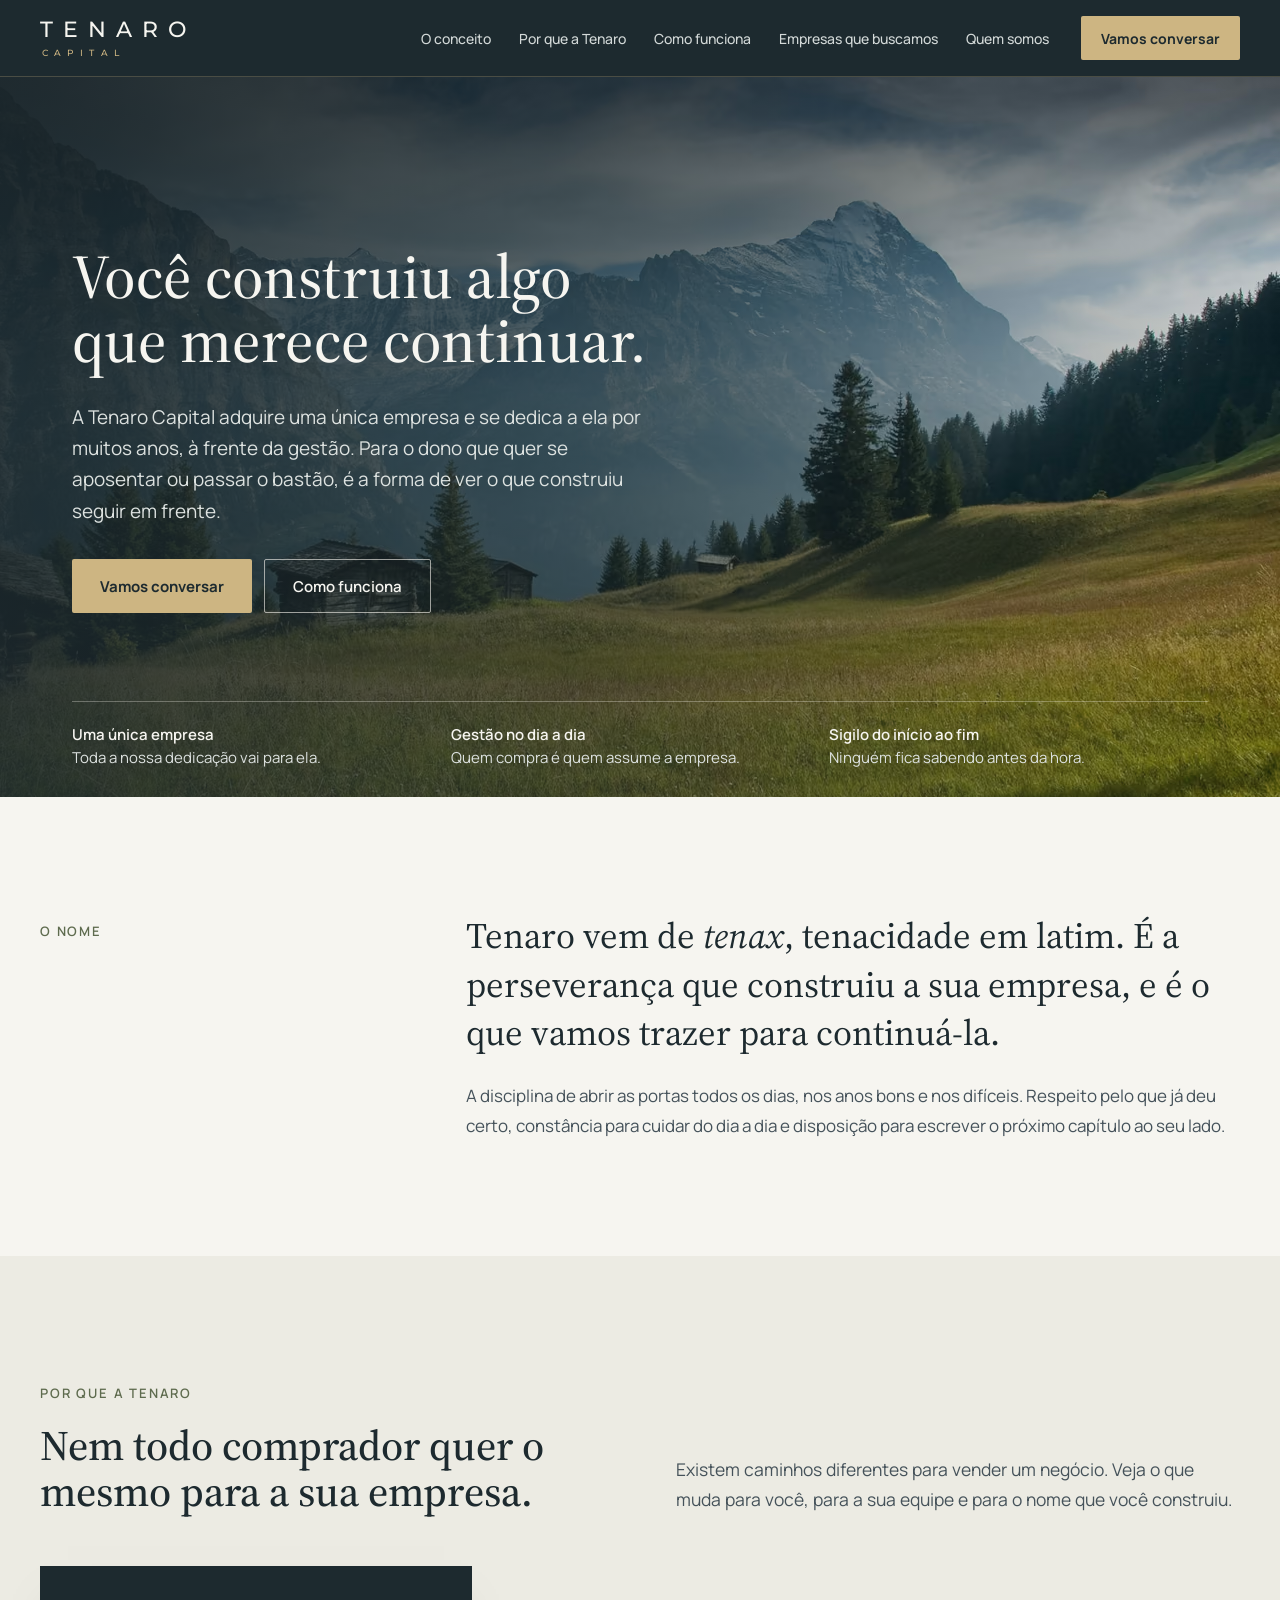
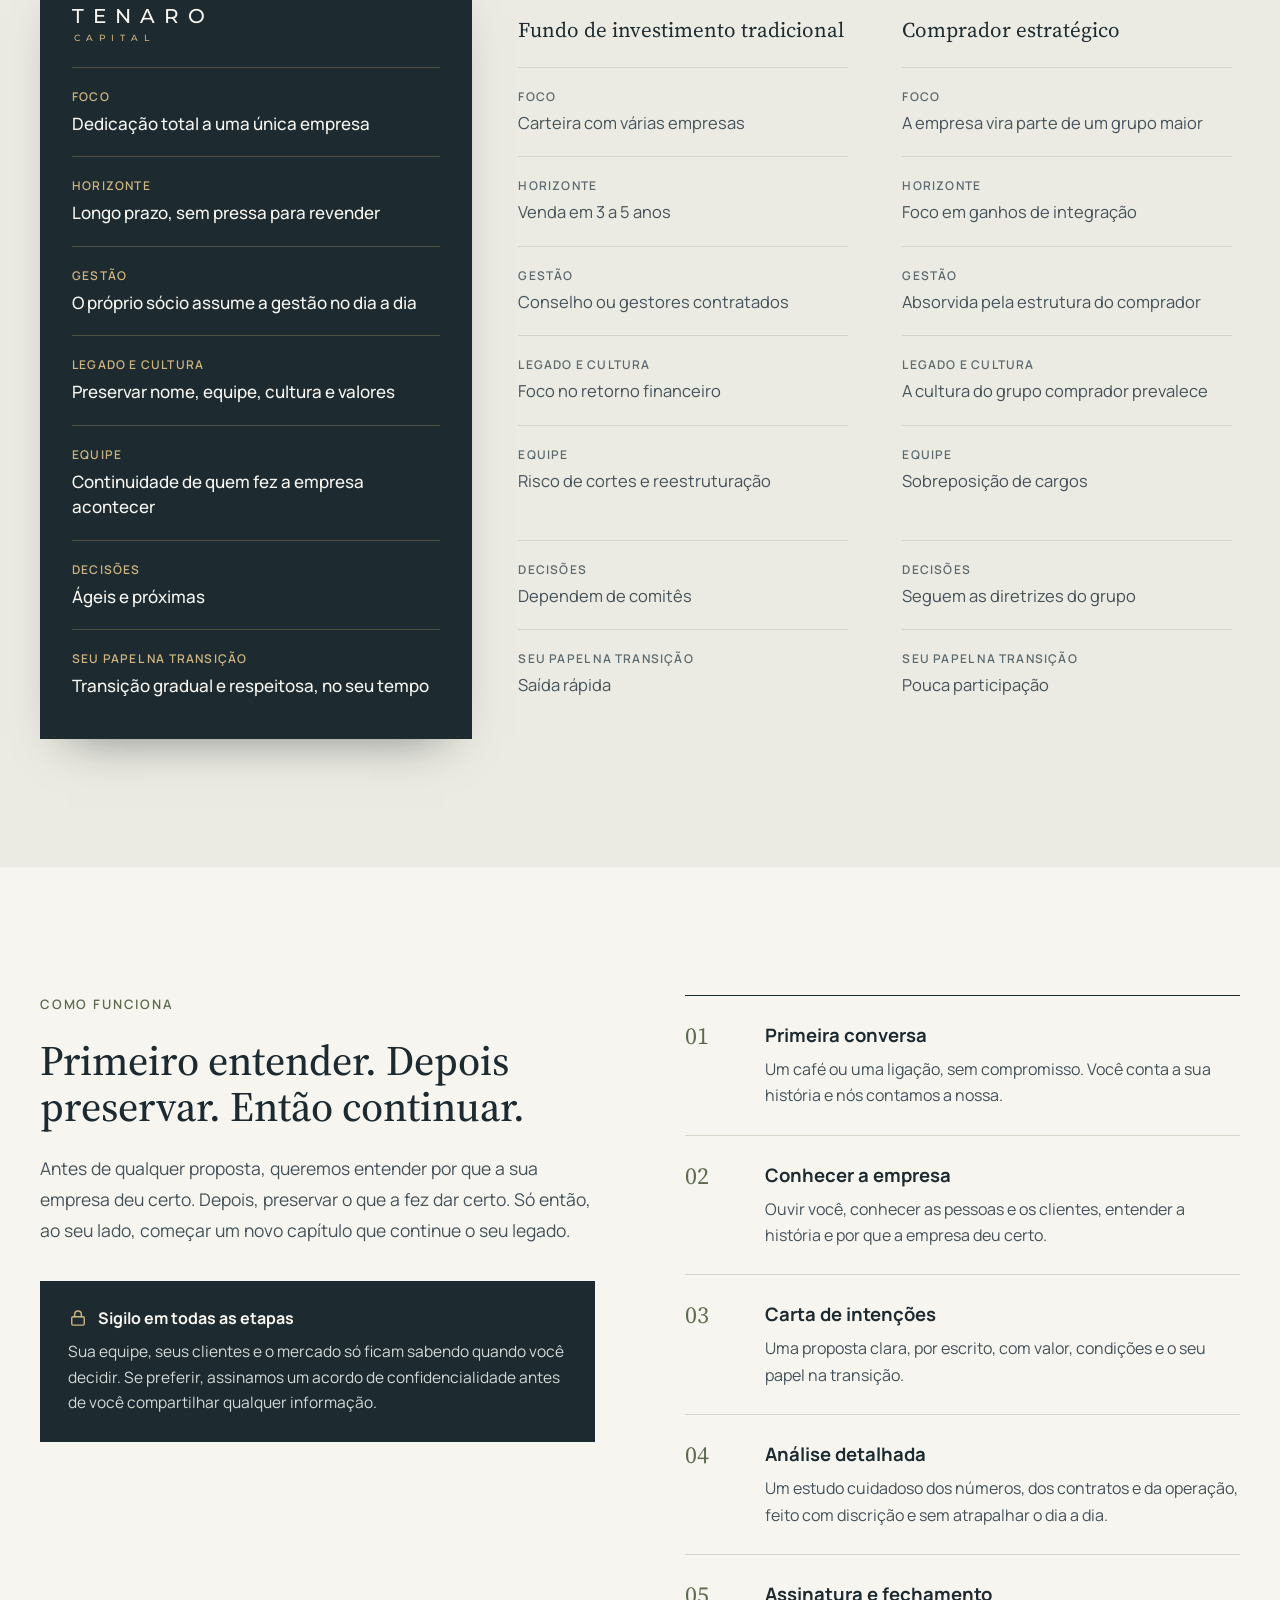
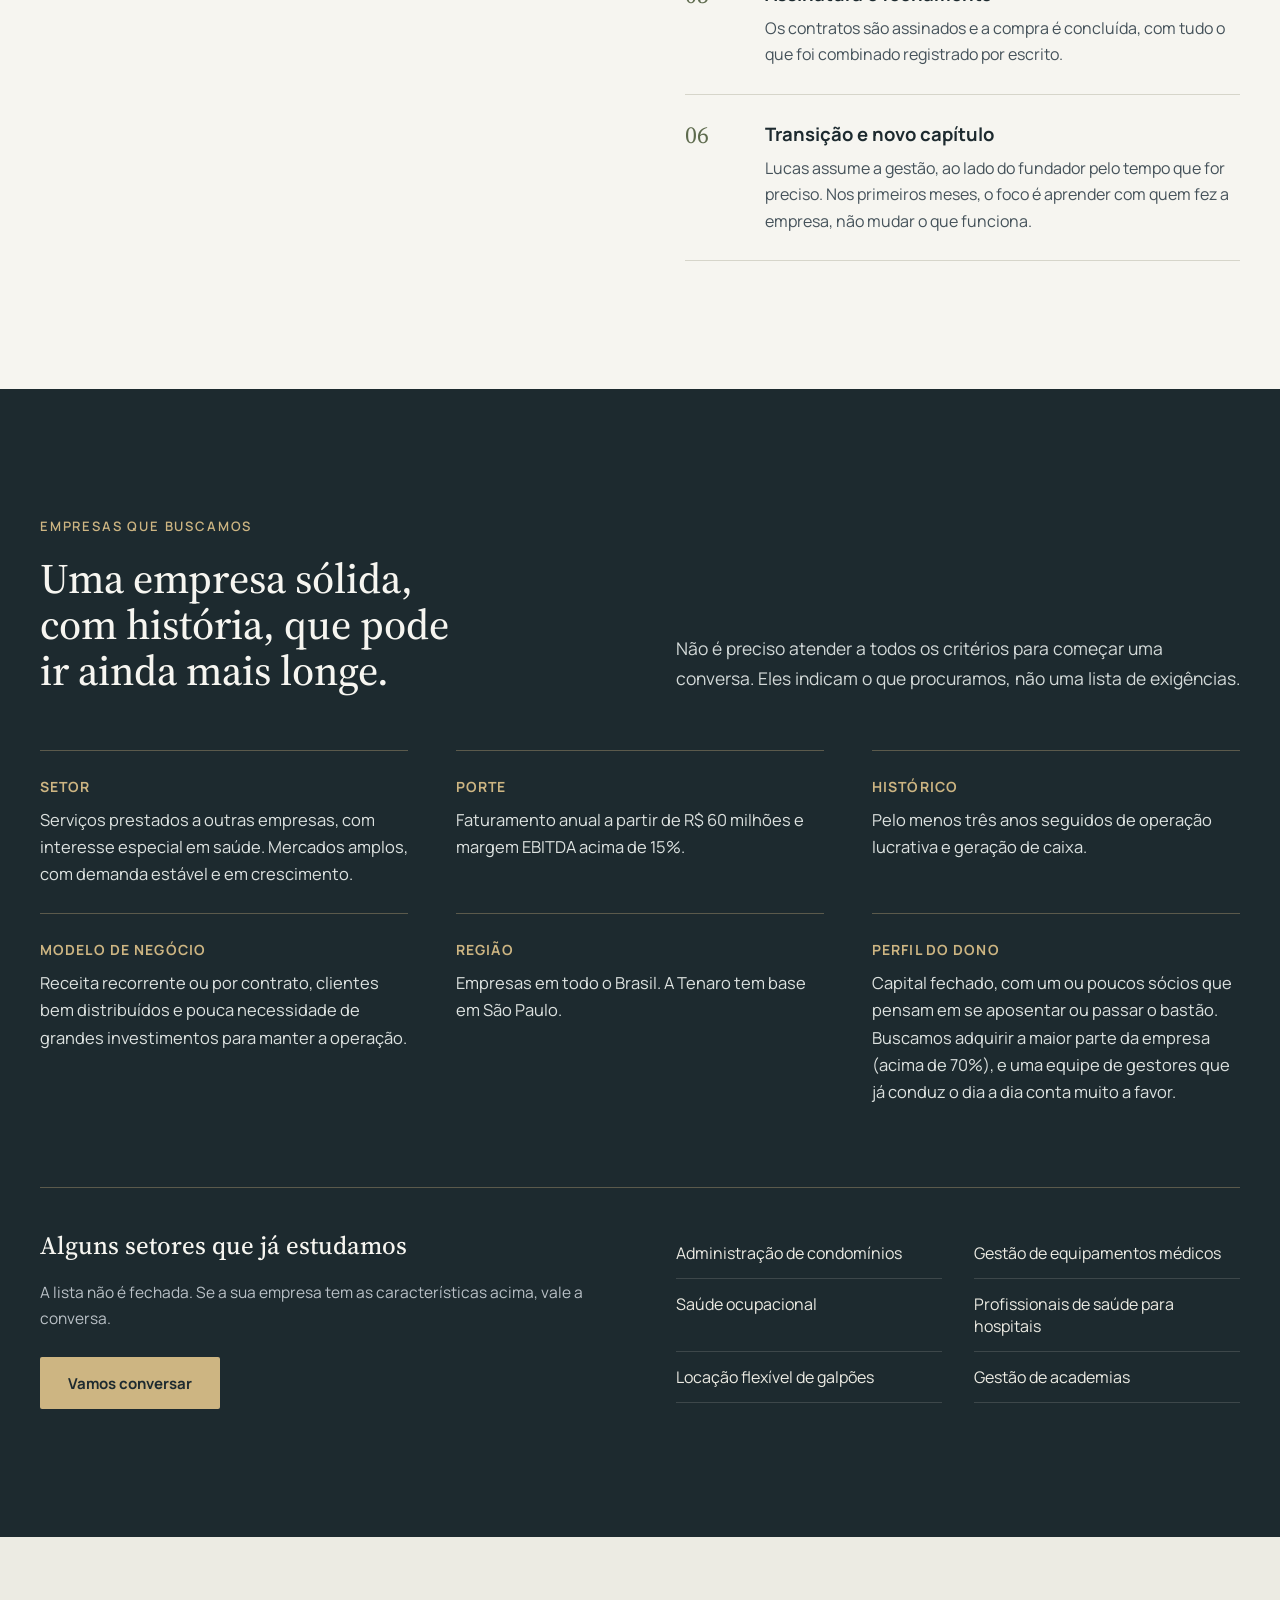
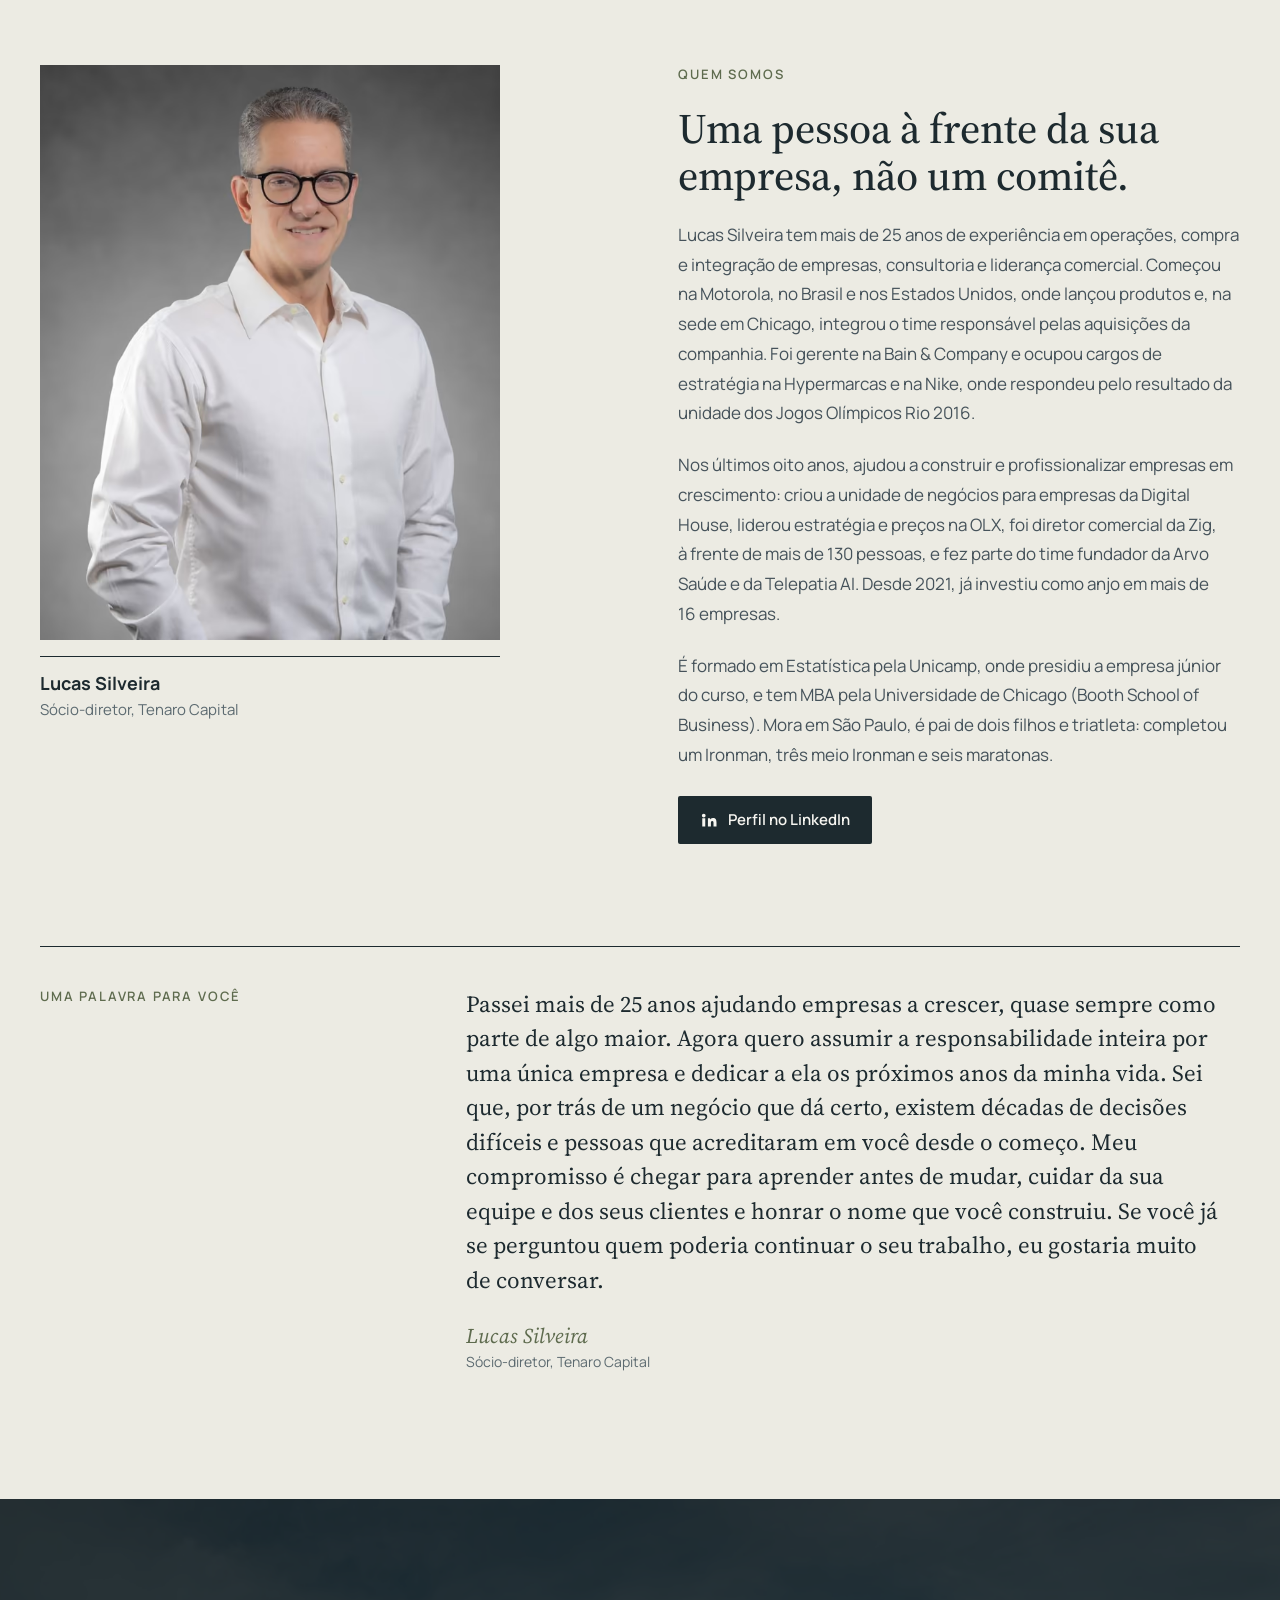
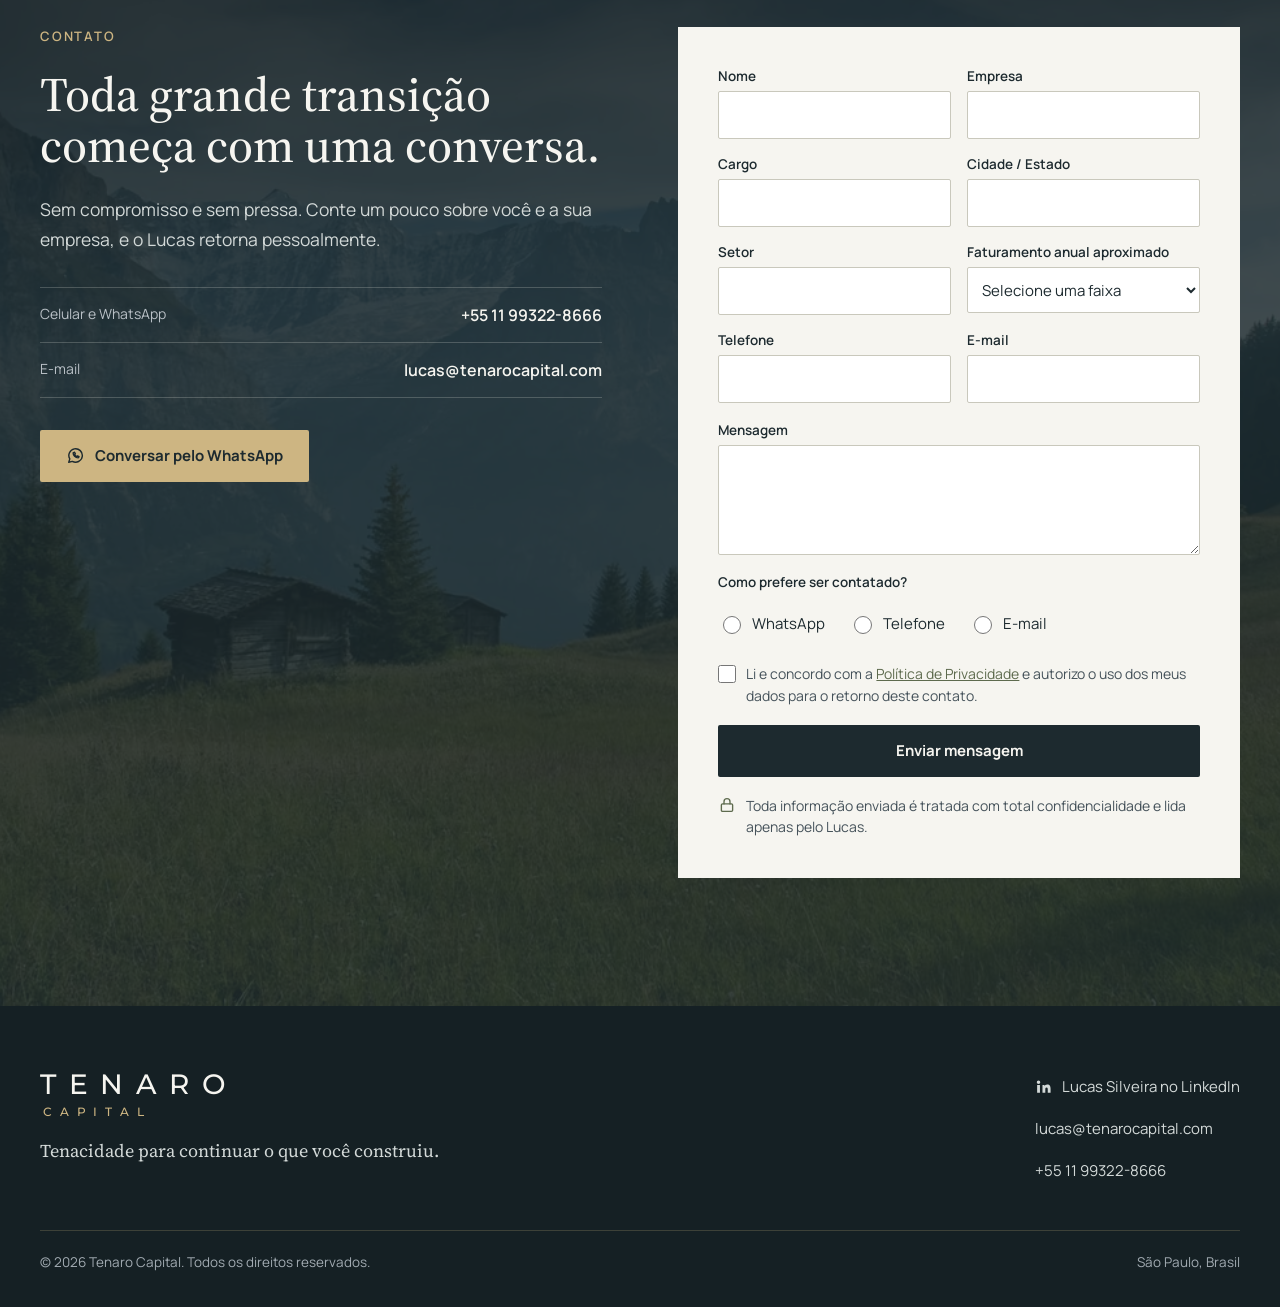
==== commit 1d9bb9fd: "Troca o cargo do Lucas para Sócio-diretor Co-Authored-By: Claude Opus 5.5 <noreply@anthropic.com>" ====
--- a/index.html
+++ b/index.html
@@ -222,11 +222,11 @@
 <picture>
 <source type="image/avif" srcset="assets/img/lucas-silveira-400.avif 400w, assets/img/lucas-silveira-640.avif 640w, assets/img/lucas-silveira-927.avif 927w" sizes="(max-width: 500px) 100vw, 460px">
 <source type="image/webp" srcset="assets/img/lucas-silveira-400.webp 400w, assets/img/lucas-silveira-640.webp 640w, assets/img/lucas-silveira-927.webp 927w" sizes="(max-width: 500px) 100vw, 460px">
-<img src="assets/img/lucas-silveira-640.jpg" srcset="assets/img/lucas-silveira-400.jpg 400w, assets/img/lucas-silveira-640.jpg 640w, assets/img/lucas-silveira-927.jpg 927w" sizes="(max-width: 500px) 100vw, 460px" width="927" height="1159" class="portrait__img" alt="Lucas Silveira, Managing Director da Tenaro Capital" loading="lazy" decoding="async">
+<img src="assets/img/lucas-silveira-640.jpg" srcset="assets/img/lucas-silveira-400.jpg 400w, assets/img/lucas-silveira-640.jpg 640w, assets/img/lucas-silveira-927.jpg 927w" sizes="(max-width: 500px) 100vw, 460px" width="927" height="1159" class="portrait__img" alt="Lucas Silveira, Sócio-diretor da Tenaro Capital" loading="lazy" decoding="async">
 </picture>
 <figcaption class="portrait__caption">
 <span class="portrait__name">Lucas Silveira</span>
-<span class="portrait__role">Managing Director, Tenaro Capital</span>
+<span class="portrait__role">Sócio-diretor, Tenaro Capital</span>
 </figcaption>
 </figure>
 <div class="about__text">
@@ -246,7 +246,7 @@
 <p class="letter__text">Passei mais de 25 anos ajudando empresas a crescer, quase sempre como parte de algo maior. Agora quero assumir a responsabilidade inteira por uma única empresa e dedicar a ela os próximos anos da minha vida. Sei que, por trás de um negócio que dá certo, existem décadas de decisões difíceis e pessoas que acreditaram em você desde o começo. Meu compromisso é chegar para aprender antes de mudar, cuidar da sua equipe e dos seus clientes e honrar o nome que você construiu. Se você já se perguntou quem poderia continuar o seu trabalho, eu gostaria muito de conversar.</p>
 <footer class="letter__sign">
 <span class="letter__name">Lucas Silveira</span>
-<span class="letter__role">Managing Director, Tenaro Capital</span>
+<span class="letter__role">Sócio-diretor, Tenaro Capital</span>
 </footer>
 </blockquote>
 </figure>
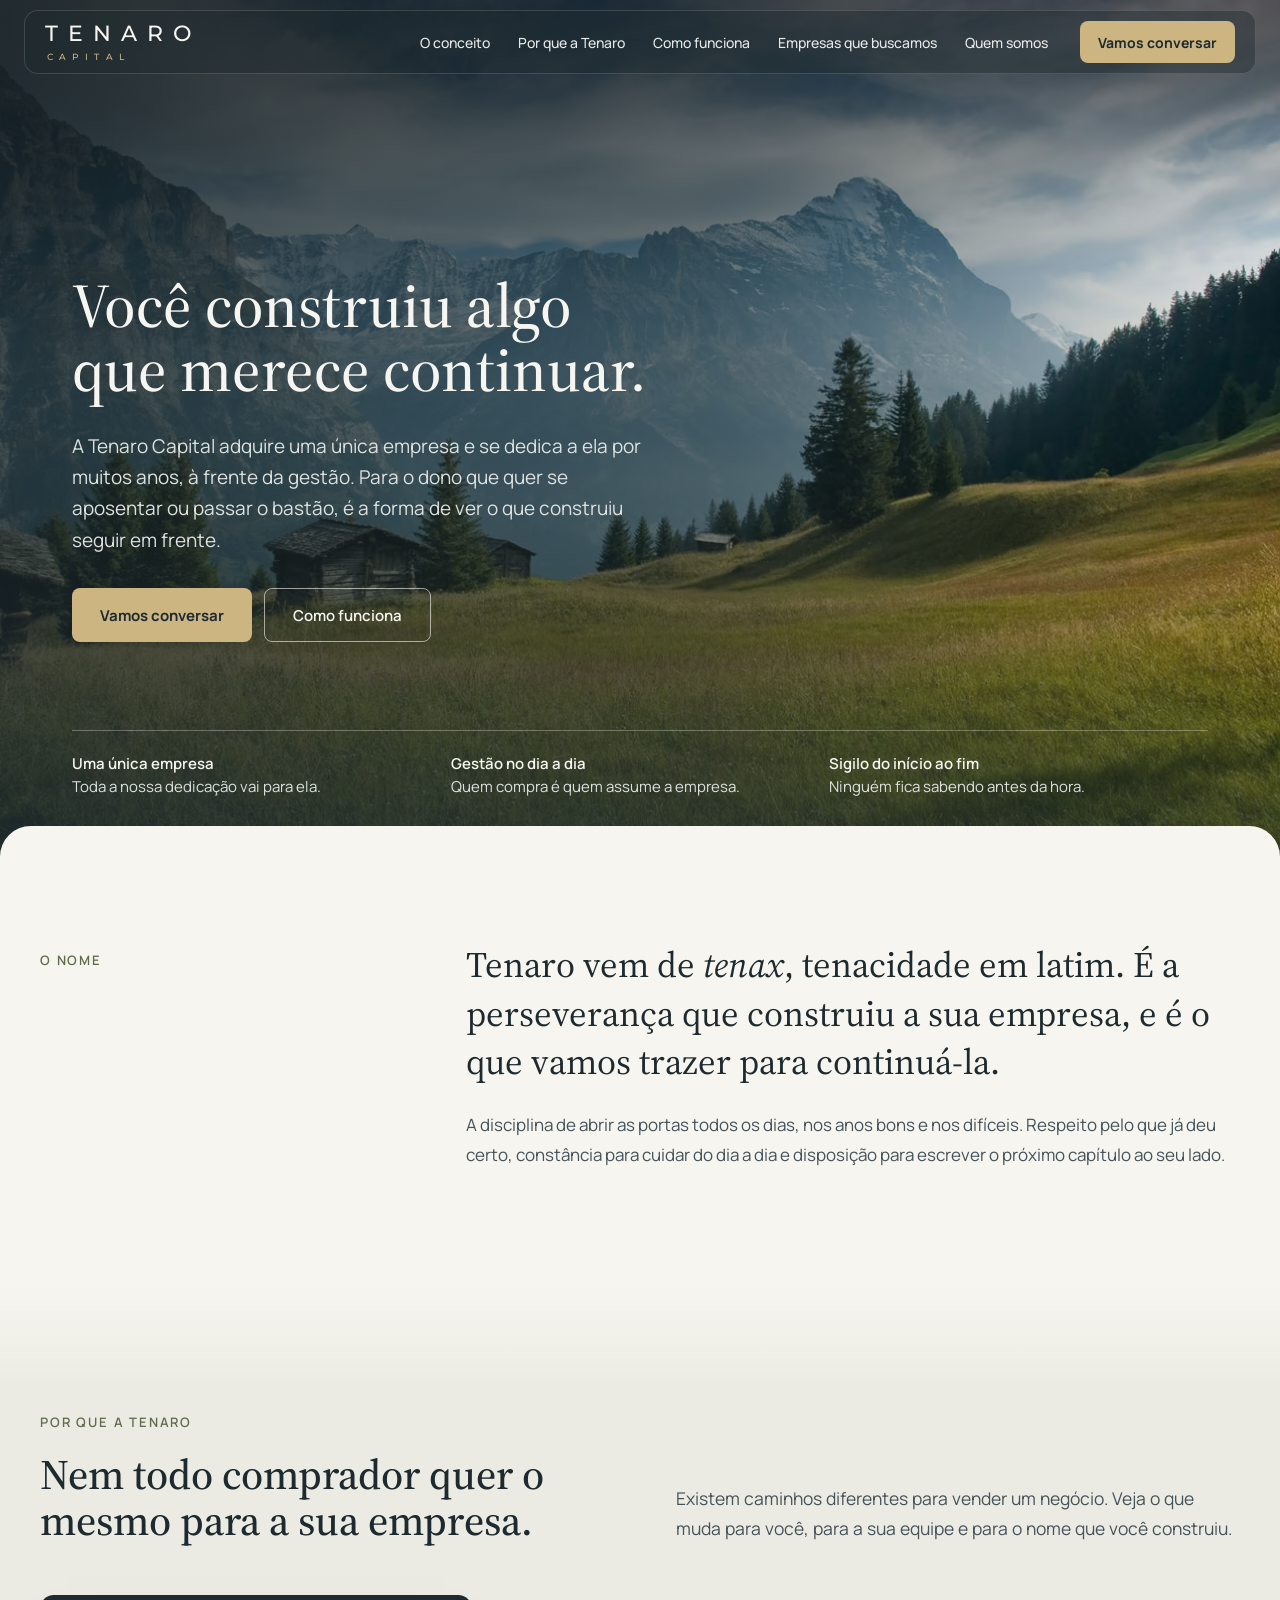
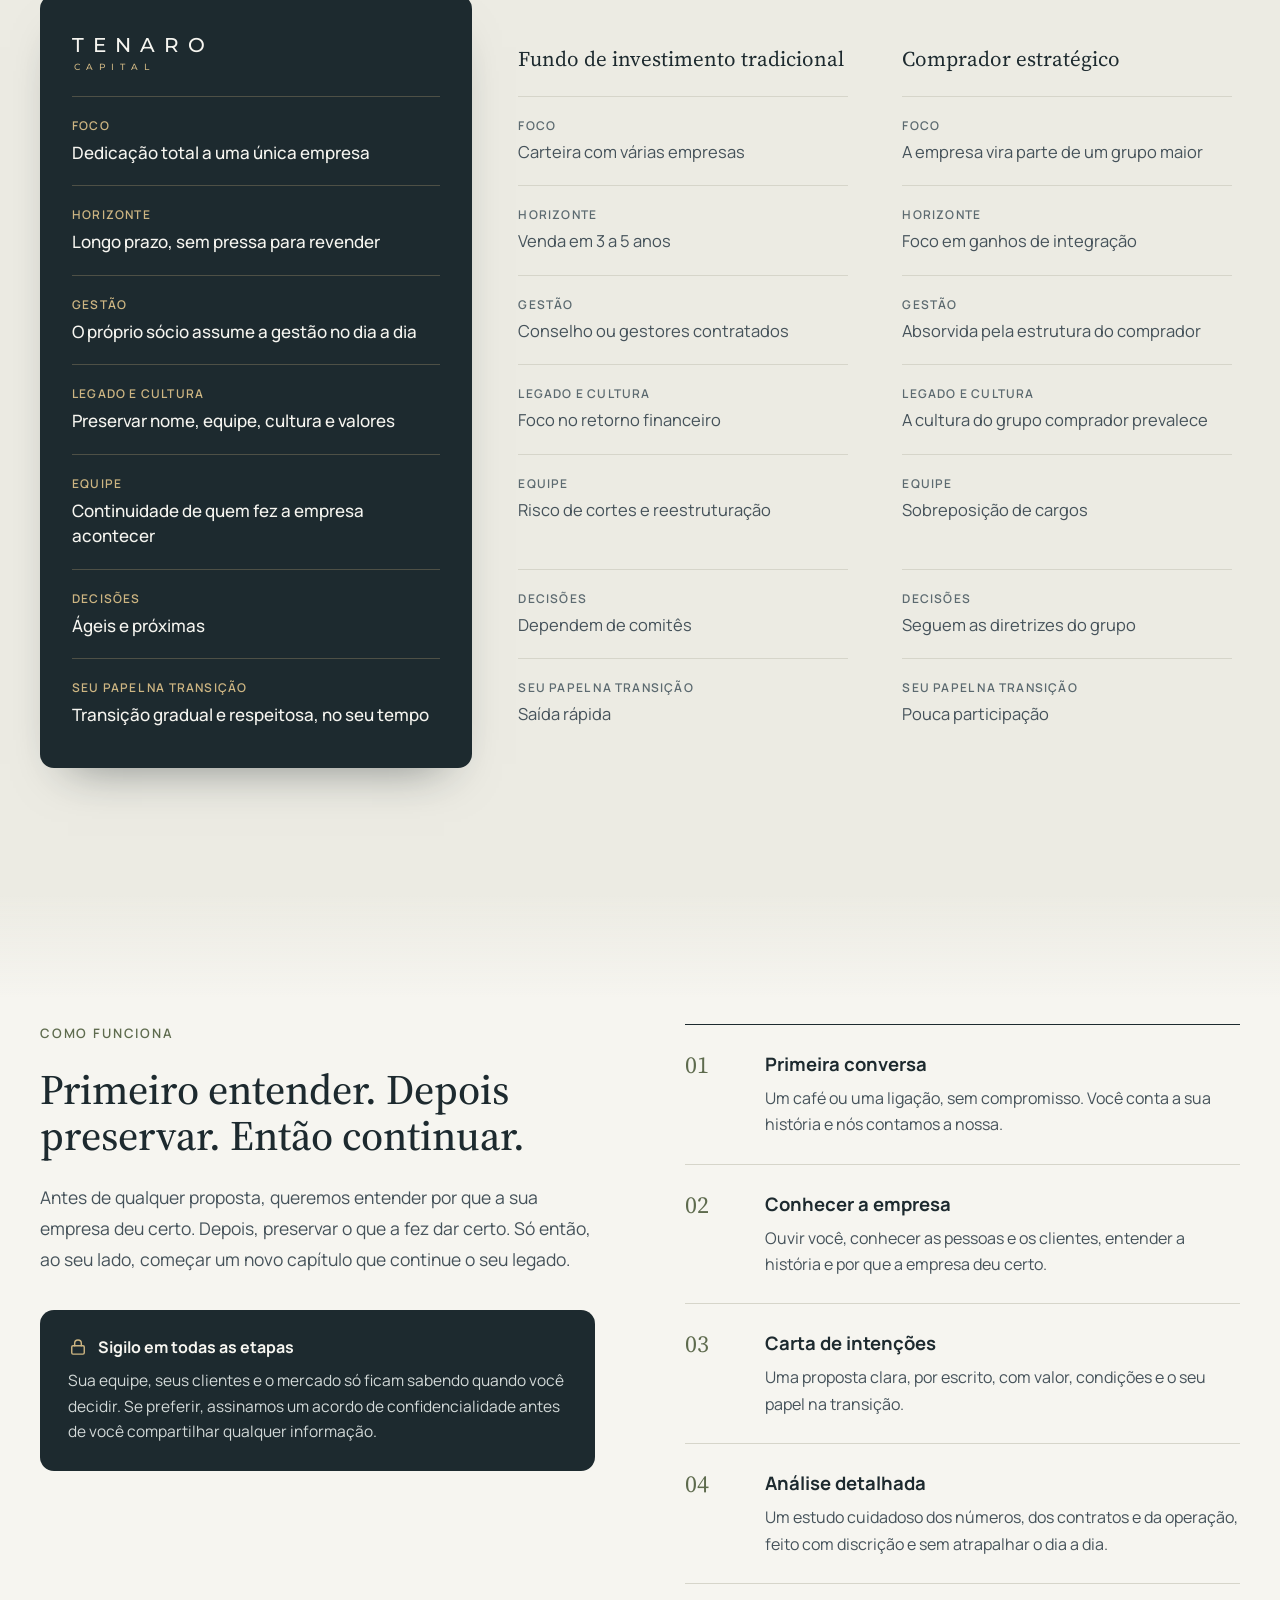
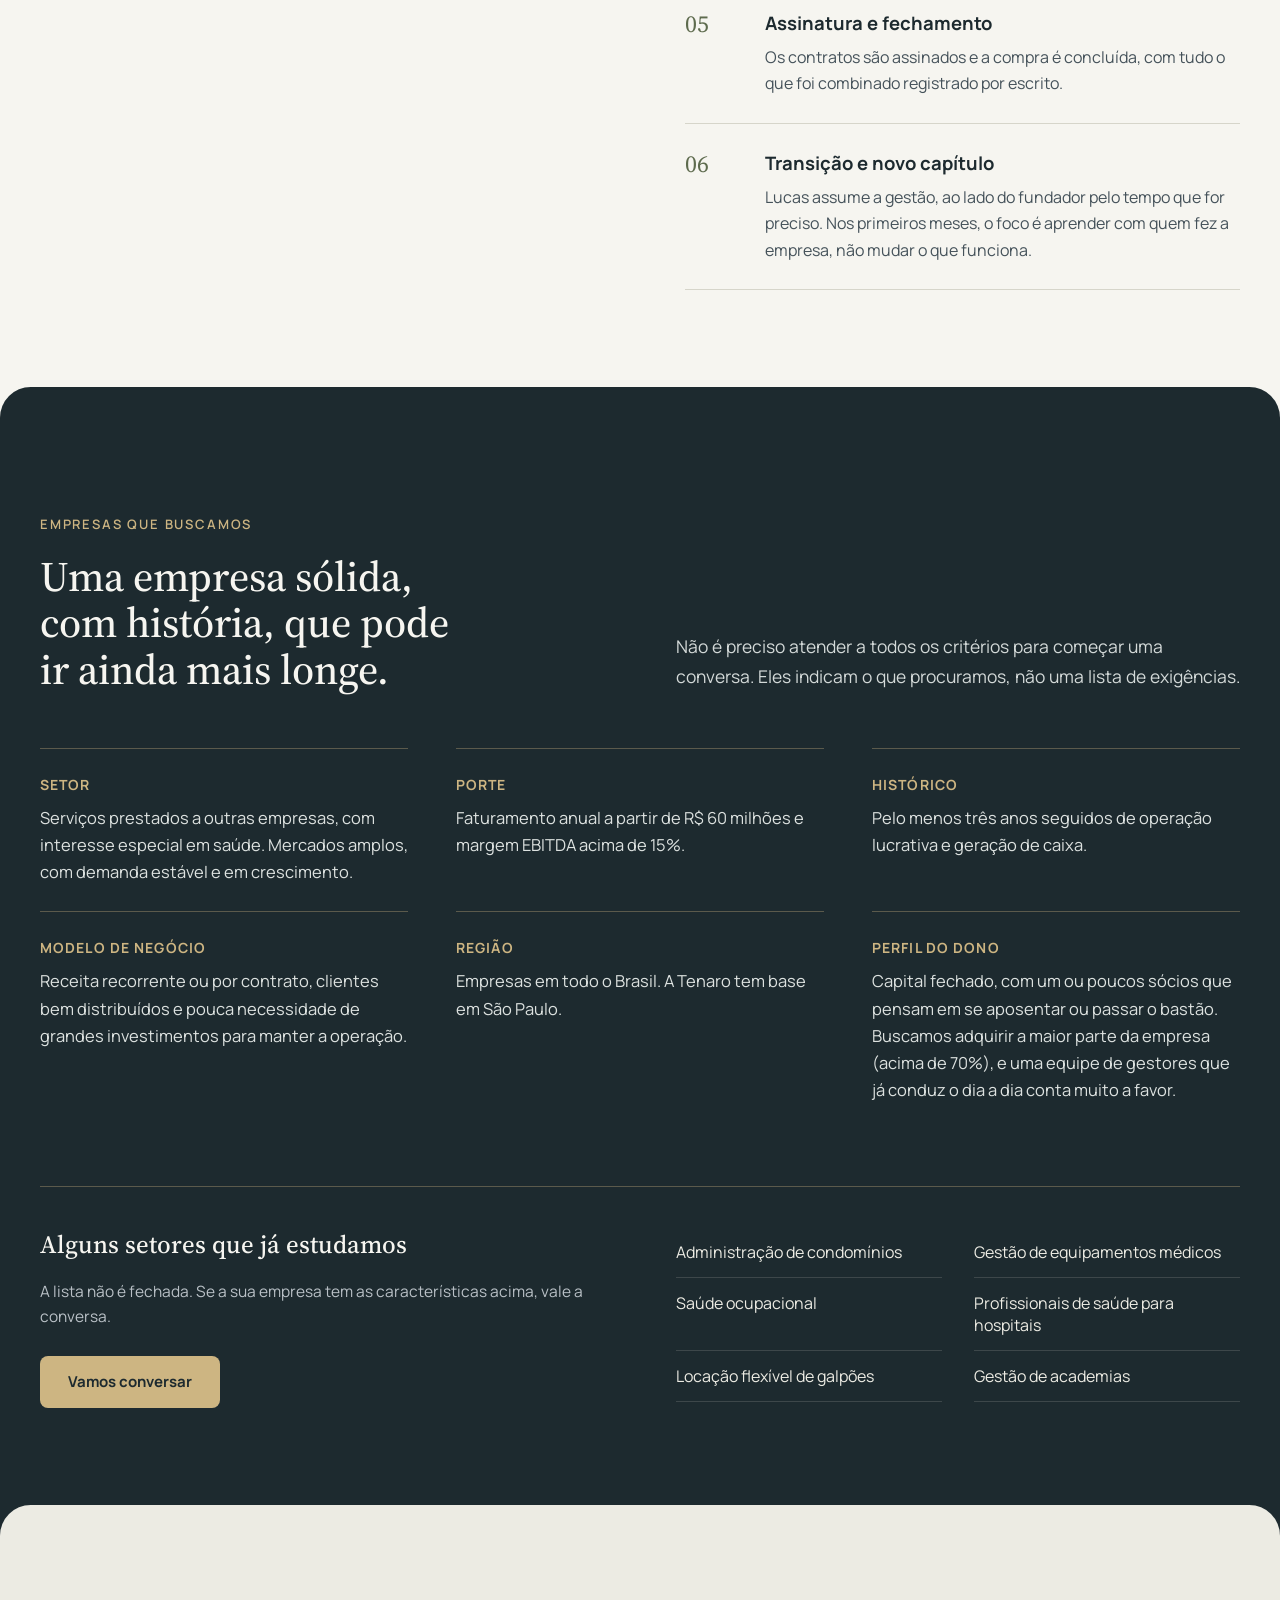
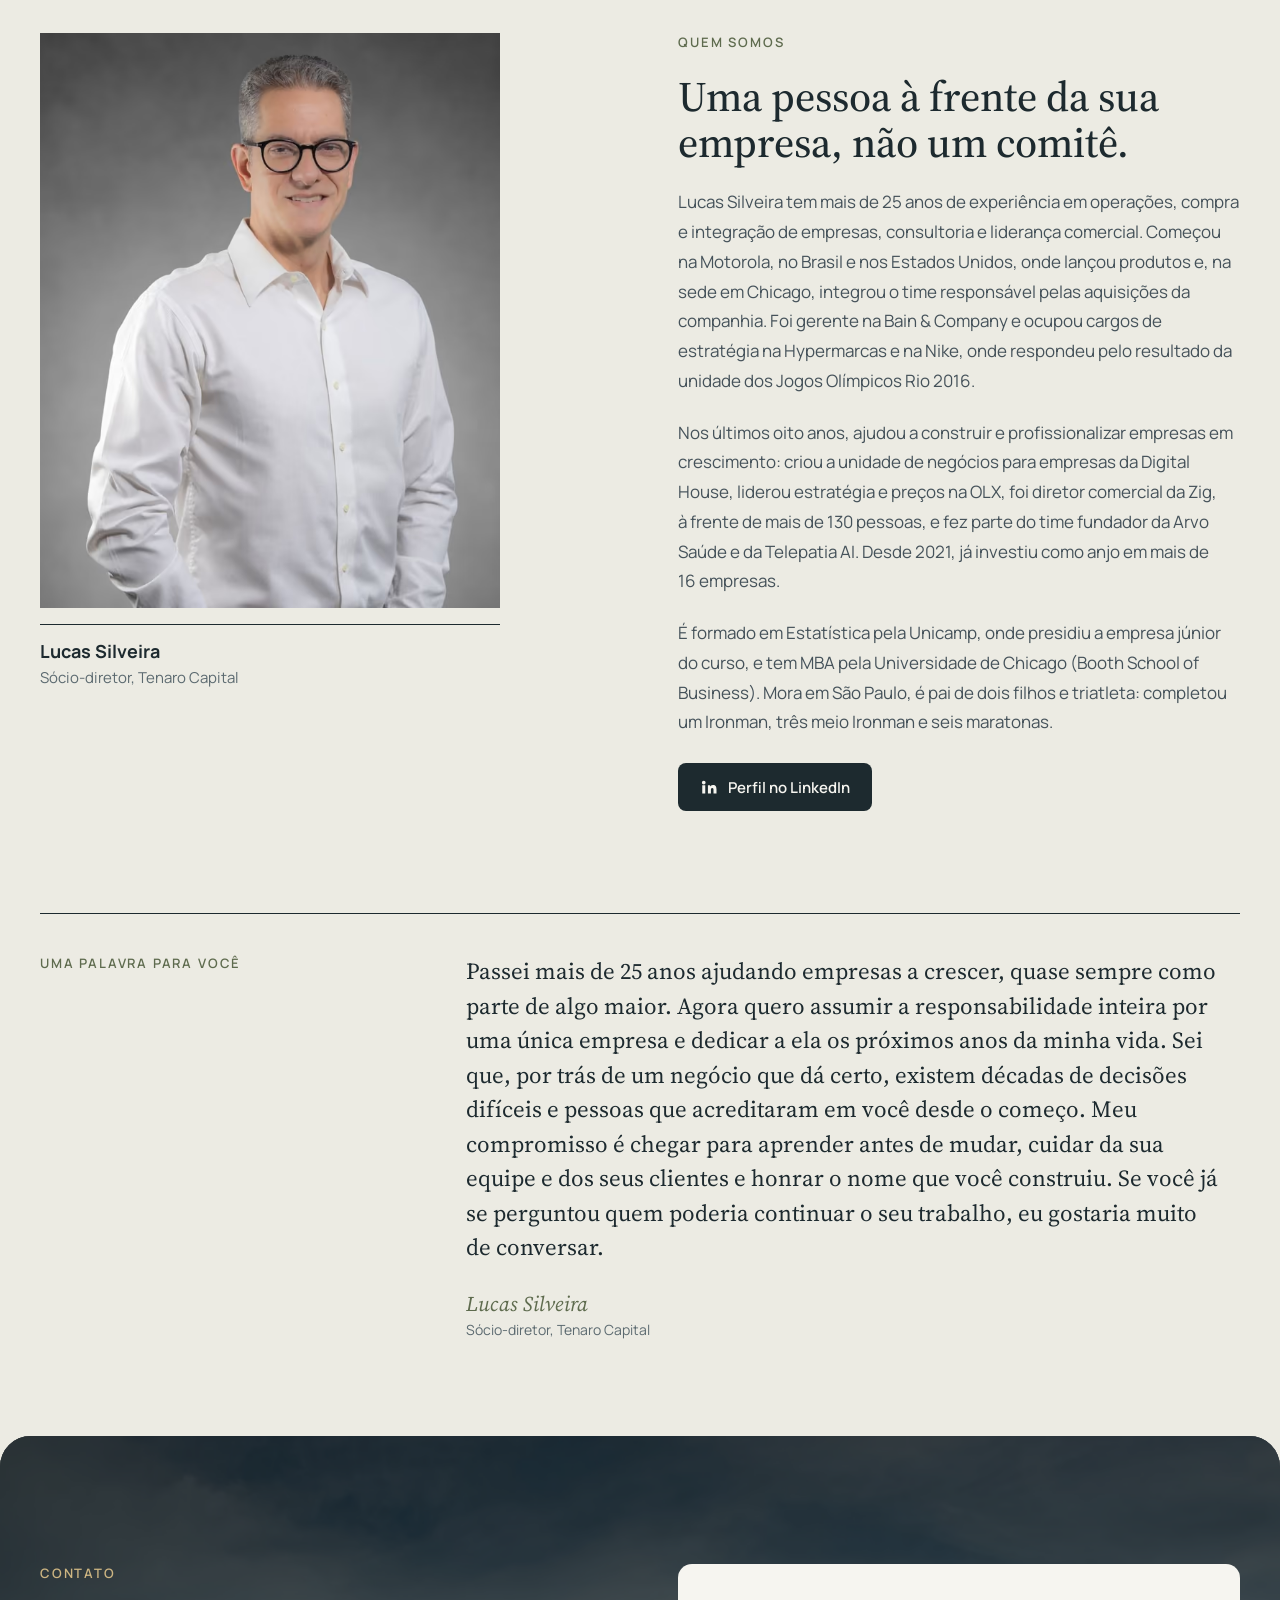
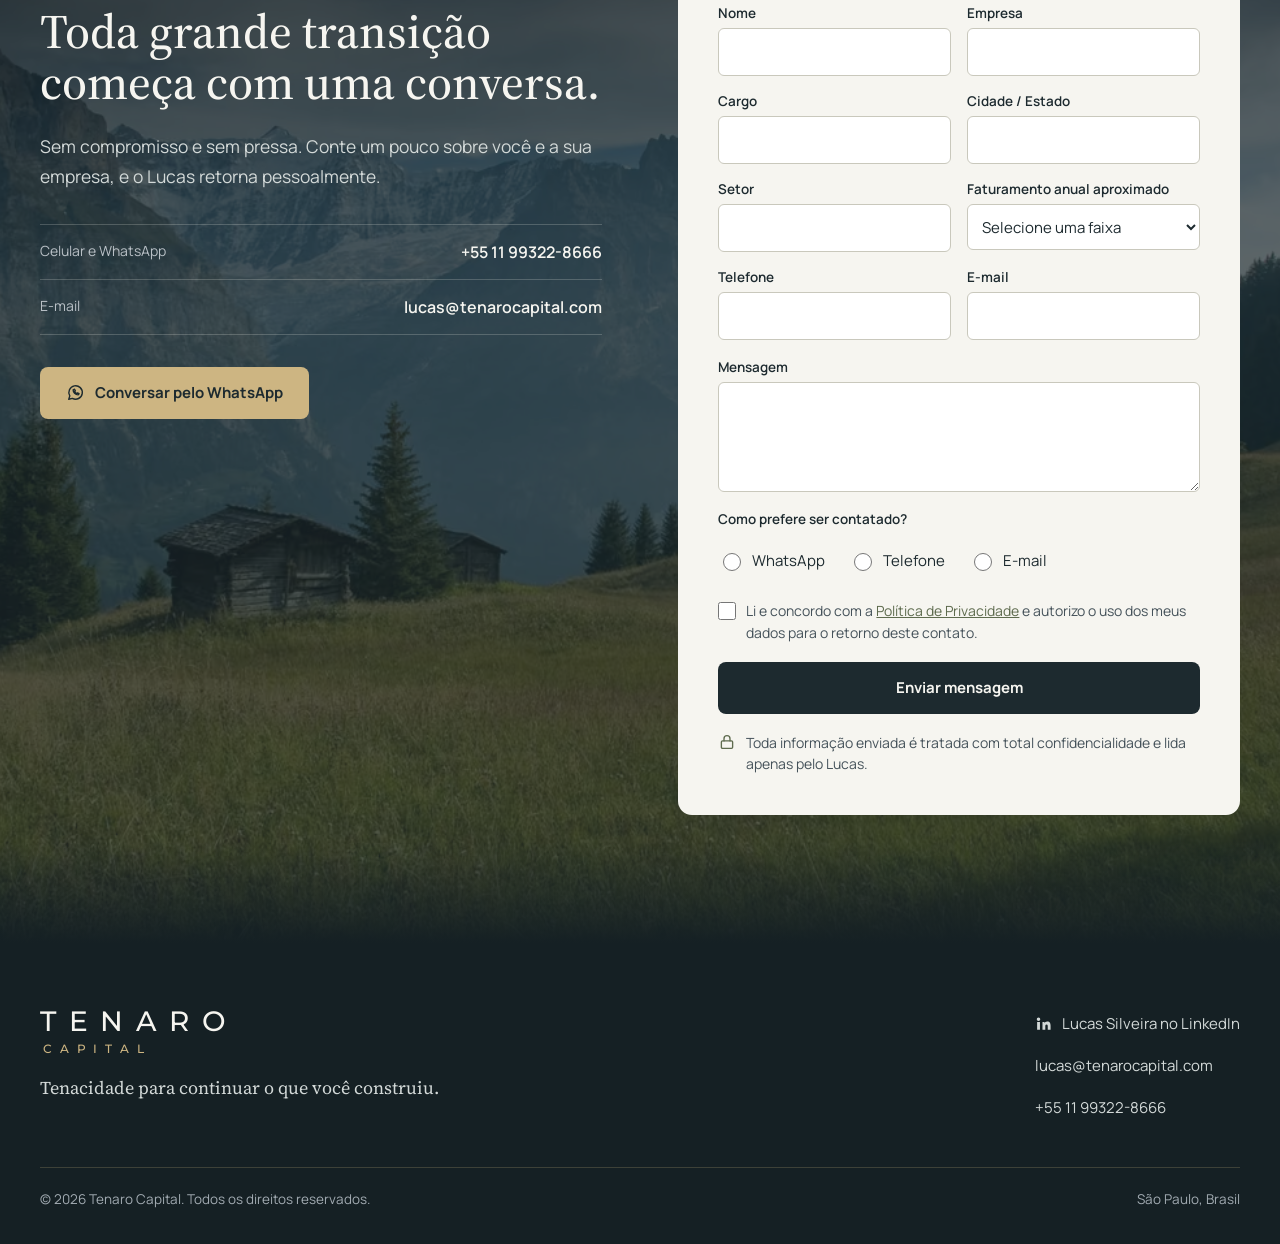
==== commit 8ebf33fd: "Melhora as transições entre seções e páginas Seções de cores muito diferentes sobem como folhas com " ====
--- a/index.html
+++ b/index.html
@@ -41,6 +41,7 @@
   "address": { "@type": "PostalAddress", "addressLocality": "São Paulo", "addressCountry": "BR" }
 }
 </script>
+<script>document.documentElement.classList.add('js');</script>
 <script src="js/main.js" defer></script>
 </head>
 <body>
--- a/css/styles.css
+++ b/css/styles.css
@@ -72,7 +72,7 @@
 /* ---------- Botões ---------- */
 .btn {
   display: inline-flex; align-items: center; min-height: 52px; padding: 0 28px;
-  border-radius: 2px; font-size: 15px; font-weight: 700; text-decoration: none;
+  border-radius: 8px; font-size: 15px; font-weight: 700; text-decoration: none;
 }
 .btn--gold { background: #CDB582; color: #1D2A2F; }
 .btn--gold:hover { background: #DAC79C; color: #1D2A2F; }
@@ -83,22 +83,32 @@
 .btn--start { align-self: flex-start; }
 
 /* ---------- Menu ---------- */
+/* Barra flutuante: mais transparente sobre a foto do topo (.is-top) e mais densa ao rolar, para manter o contraste */
 .site-header {
   position: sticky; top: 0; z-index: 50;
-  background: #1D2A2F; border-bottom: 1px solid rgba(205, 181, 130, 0.25);
-}
-.site-header__bar { height: 76px; display: flex; align-items: center; justify-content: space-between; gap: 24px; }
+  padding: 10px clamp(8px, 2vw, 24px) 0;
+  background: transparent;
+}
+.site-header__bar {
+  box-sizing: border-box; max-width: 1240px; height: 64px; padding: 0 20px;
+  display: flex; align-items: center; justify-content: space-between; gap: 24px;
+  background: rgba(29, 42, 47, 0.88);
+  border: 1px solid rgba(250, 247, 241, 0.14); border-radius: 14px;
+  -webkit-backdrop-filter: blur(14px); backdrop-filter: blur(14px);
+  transition: background-color 0.25s ease;
+}
+.site-header.is-top .site-header__bar { background: rgba(29, 42, 47, 0.42); }
 .site-header__home { display: flex; align-items: center; gap: 12px; text-decoration: none; color: #F6F5F0; }
 .site-header__home:hover { color: #F6F5F0; }
 .site-nav { display: flex; align-items: center; gap: 32px; }
 .nav-links { display: flex; align-items: center; gap: 28px; font-size: 14px; font-weight: 500; }
-.navlink { color: #D3D9D8; text-decoration: none; }
+.navlink { color: #E6E9E7; text-decoration: none; }
 .navlink:hover { color: #DAC79C; }
-.btn--nav { min-height: 44px; padding: 0 20px; font-size: 14px; white-space: nowrap; }
+.btn--nav { min-height: 42px; padding: 0 18px; font-size: 14px; white-space: nowrap; }
 .nav-toggle {
   display: none; align-items: center; justify-content: center; flex: none;
   width: 44px; height: 44px; padding: 0;
-  background: transparent; border: 1px solid rgba(205, 181, 130, 0.45); border-radius: 2px;
+  background: transparent; border: 1px solid rgba(250, 247, 241, 0.28); border-radius: 8px;
   color: #F6F5F0; cursor: pointer;
 }
 .nav-toggle .icon-close { display: none; }
@@ -110,10 +120,10 @@
   .nav-toggle { display: inline-flex; }
   .nav-links {
     display: none;
-    position: absolute; top: 100%; left: 0; right: 0;
+    position: absolute; top: calc(100% + 6px); left: 0; right: 0;
     flex-direction: column; align-items: stretch; gap: 0;
-    padding: 8px clamp(16px, 4vw, 32px) 16px;
-    background: #1D2A2F; border-bottom: 1px solid rgba(205, 181, 130, 0.25);
+    padding: 6px 20px 8px;
+    background: #1D2A2F; border: 1px solid rgba(250, 247, 241, 0.14); border-radius: 14px;
     font-size: 16px;
   }
   .nav-links.is-open { display: flex; }
@@ -124,23 +134,30 @@
   .navlink:last-child { border-bottom: none; }
 }
 @media (max-width: 430px) {
-  .site-header__bar { gap: 8px; }
+  .site-header__bar { gap: 6px; padding: 0 10px; }
   .logo--header { gap: 6px; }
   .logo--header .logo__name { font-size: clamp(16px, 5.1vw, 22px); }
   .logo--header .logo__sub { font-size: clamp(6.5px, 2.1vw, 9px); }
-  .btn--nav { padding: 0 10px; font-size: 13px; }
+  .nav-toggle { width: 40px; height: 40px; }
+  .btn--nav { min-height: 40px; padding: 0 9px; font-size: 12.5px; }
 }
 
 /* ---------- Hero ---------- */
 .hero {
-  position: relative; min-height: 720px;
+  position: relative; min-height: 826px; margin-top: -74px; /* a foto sobe por trás da barra */
   display: flex; flex-direction: column; justify-content: flex-end;
   overflow: hidden; background: #1D2A2F;
 }
 .hero__img { position: absolute; inset: 0; width: 100%; height: 100%; object-fit: cover; object-position: 60% 40%; }
 .hero__shade {
   position: absolute; inset: 0;
-  background: linear-gradient(90deg, rgba(29, 42, 47, 0.88) 0%, rgba(29, 42, 47, 0.6) 48%, rgba(29, 42, 47, 0.15) 100%);
+  background:
+    linear-gradient(0deg, rgba(29, 42, 47, 0.62) 0%, rgba(29, 42, 47, 0) 32%),
+    linear-gradient(90deg, rgba(29, 42, 47, 0.72) 0%, rgba(29, 42, 47, 0.52) 55%, rgba(29, 42, 47, 0.04) 100%);
+}
+@media (max-width: 820px) {
+  /* No celular o texto ocupa toda a largura */
+  .hero__shade { background: rgba(29, 42, 47, 0.56); }
 }
 .hero__wrap {
   position: relative; width: 100%; max-width: 1200px; margin: 0 auto;
@@ -192,7 +209,7 @@
 }
 .cmp-col { grid-row: 1 / span 8; display: grid; grid-template-rows: subgrid; padding: 8px 8px 20px; }
 .cmp-col--tenaro {
-  background: #1D2A2F; color: #F6F5F0; padding: 8px 32px 20px;
+  background: #1D2A2F; color: #F6F5F0; padding: 8px 32px 20px; border-radius: 14px;
   box-shadow: 0 24px 48px -28px rgba(21, 32, 36, 0.55);
 }
 .cmp-h { padding: 32px 0 24px; display: flex; align-items: flex-end; }
@@ -216,7 +233,7 @@
 }
 .process__intro { display: flex; flex-direction: column; gap: 24px; }
 .process__lead { font-size: 17.5px; line-height: 1.75; color: #45525A; text-wrap: pretty; }
-.secrecy { margin-top: 12px; padding: 26px 28px; background: #1D2A2F; color: #F6F5F0; display: flex; flex-direction: column; gap: 10px; }
+.secrecy { margin-top: 12px; padding: 26px 28px; border-radius: 14px; background: #1D2A2F; color: #F6F5F0; display: flex; flex-direction: column; gap: 10px; }
 .secrecy__title { display: flex; align-items: center; gap: 10px; font-size: 16px; font-weight: 700; }
 .secrecy__text { font-size: 15.5px; line-height: 1.65; color: #D3D9D8; }
 .steps { list-style: none; padding: 0; display: flex; flex-direction: column; border-top: 1px solid #1D2A2F; }
@@ -278,7 +295,7 @@
 /* ---------- Contato ---------- */
 .contact { position: relative; padding: clamp(88px, 10vw, 140px) 0; overflow: hidden; }
 .contact__img { position: absolute; inset: 0; width: 100%; height: 100%; object-fit: cover; object-position: 50% 18%; }
-.contact__shade { position: absolute; inset: 0; background: rgba(29, 42, 47, 0.84); }
+.contact__shade { position: absolute; inset: 0; background: rgba(29, 42, 47, 0.7); }
 .contact__grid {
   position: relative;
   display: grid; grid-template-columns: repeat(auto-fit, minmax(min(400px, 100%), 1fr));
@@ -301,7 +318,7 @@
 
 /* ---------- Formulário ---------- */
 .contact-form {
-  background: #F6F5F0; color: #1D2A2F; padding: clamp(24px, 4vw, 40px);
+  background: #F6F5F0; color: #1D2A2F; padding: clamp(24px, 4vw, 40px); border-radius: 14px;
   display: flex; flex-direction: column; gap: 18px;
 }
 .form-grid { display: grid; grid-template-columns: repeat(auto-fit, minmax(min(220px, 100%), 1fr)); gap: 16px; }
@@ -309,7 +326,7 @@
 .field { display: flex; flex-direction: column; gap: 6px; }
 .field label, .field__legend { font-size: 13.5px; font-weight: 600; }
 .field input, .field select, .field textarea {
-  border: 1px solid #C9C8BC; border-radius: 2px; background: #FFFFFF;
+  border: 1px solid #C9C8BC; border-radius: 6px; background: #FFFFFF;
   font: inherit; font-size: 15px; color: #1D2A2F;
 }
 .field input, .field select { min-height: 46px; }
@@ -329,7 +346,7 @@
 .consent__label input { flex: none; width: 18px; height: 18px; margin: 2px 0 0; accent-color: #1D2A2F; }
 .consent__label[data-invalid="true"] { color: #8A3B2E; }
 .form-submit {
-  min-height: 52px; border: none; border-radius: 2px; background: #1D2A2F; color: #F6F5F0;
+  min-height: 52px; border: none; border-radius: 8px; background: #1D2A2F; color: #F6F5F0;
   font: inherit; font-size: 15px; font-weight: 700; cursor: pointer;
 }
 .form-submit:hover { background: #2A3B41; }
@@ -371,13 +388,53 @@
 .legal__flag { padding: 12px 14px; background: #ECEBE3; border-left: 2px solid #5E6B4E; font-weight: 600; }
 
 /* ---------- Animações ---------- */
-@keyframes rise { from { opacity: 0; transform: translateY(18px); } to { opacity: 1; transform: none; } }
 @keyframes heroin { from { opacity: 0; transform: translateY(12px); } to { opacity: 1; transform: none; } }
 .hero-in { animation: heroin 1.2s cubic-bezier(.2, .7, .2, 1) both; }
-@supports (animation-timeline: view()) {
-  .reveal { animation: rise linear both; animation-timeline: view(); animation-range: entry 5% entry 40%; }
+/* O conteúdo surge uma vez ao entrar na tela. A classe .js garante que, sem JavaScript, tudo fique visível. */
+.js .reveal {
+  opacity: 0; transform: translateY(18px);
+  transition: opacity 0.8s cubic-bezier(.2, .7, .2, 1), transform 0.8s cubic-bezier(.2, .7, .2, 1);
+}
+.js .reveal.is-visible { opacity: 1; transform: none; }
+@media print { .js .reveal { opacity: 1; transform: none; } }
+
+/* Passagem entre seções: entre tons claros, um degradê discreto */
+#por-que, #processo { position: relative; }
+#por-que::before, #processo::before {
+  content: ""; position: absolute; top: 0; left: 0; right: 0; height: clamp(64px, 8vw, 112px);
+  background: linear-gradient(180deg, var(--fade-from) 0%, transparent 100%);
+  pointer-events: none;
+}
+#por-que { --fade-from: #F6F5F0; }
+#processo { --fade-from: #ECEBE3; }
+
+/* Quando a cor muda muito, a seção sobe como uma folha sobre a anterior */
+#conceito, #empresas, #quem-somos, #contato {
+  --sheet-radius: clamp(20px, 2.4vw, 32px);
+  position: relative;
+  margin-top: calc(var(--sheet-radius) * -1);
+  border-radius: var(--sheet-radius) var(--sheet-radius) 0 0;
+}
+#conceito { background: #F6F5F0; }
+.hero { padding-bottom: clamp(20px, 2.4vw, 32px); }
+
+/* O contato se funde ao rodapé */
+.contact::after {
+  content: ""; position: absolute; left: 0; right: 0; bottom: 0; z-index: 1;
+  height: clamp(64px, 8vw, 112px); pointer-events: none;
+  background: linear-gradient(0deg, #152024 0%, transparent 100%);
+}
+.contact__grid { z-index: 2; }
+
+/* Troca suave entre a página principal e a de privacidade (a barra do topo permanece) */
+@media (prefers-reduced-motion: no-preference) {
+  @view-transition { navigation: auto; }
+  .site-header { view-transition-name: site-header; }
+  ::view-transition-old(root), ::view-transition-new(root) { animation-duration: 0.3s; }
 }
 @media (prefers-reduced-motion: reduce) {
-  .reveal, .hero-in { animation: none; }
+  .hero-in { animation: none; }
+  .js .reveal { opacity: 1; transform: none; transition: none; }
+  .site-header__bar { transition: none; }
   html { scroll-behavior: auto; }
 }
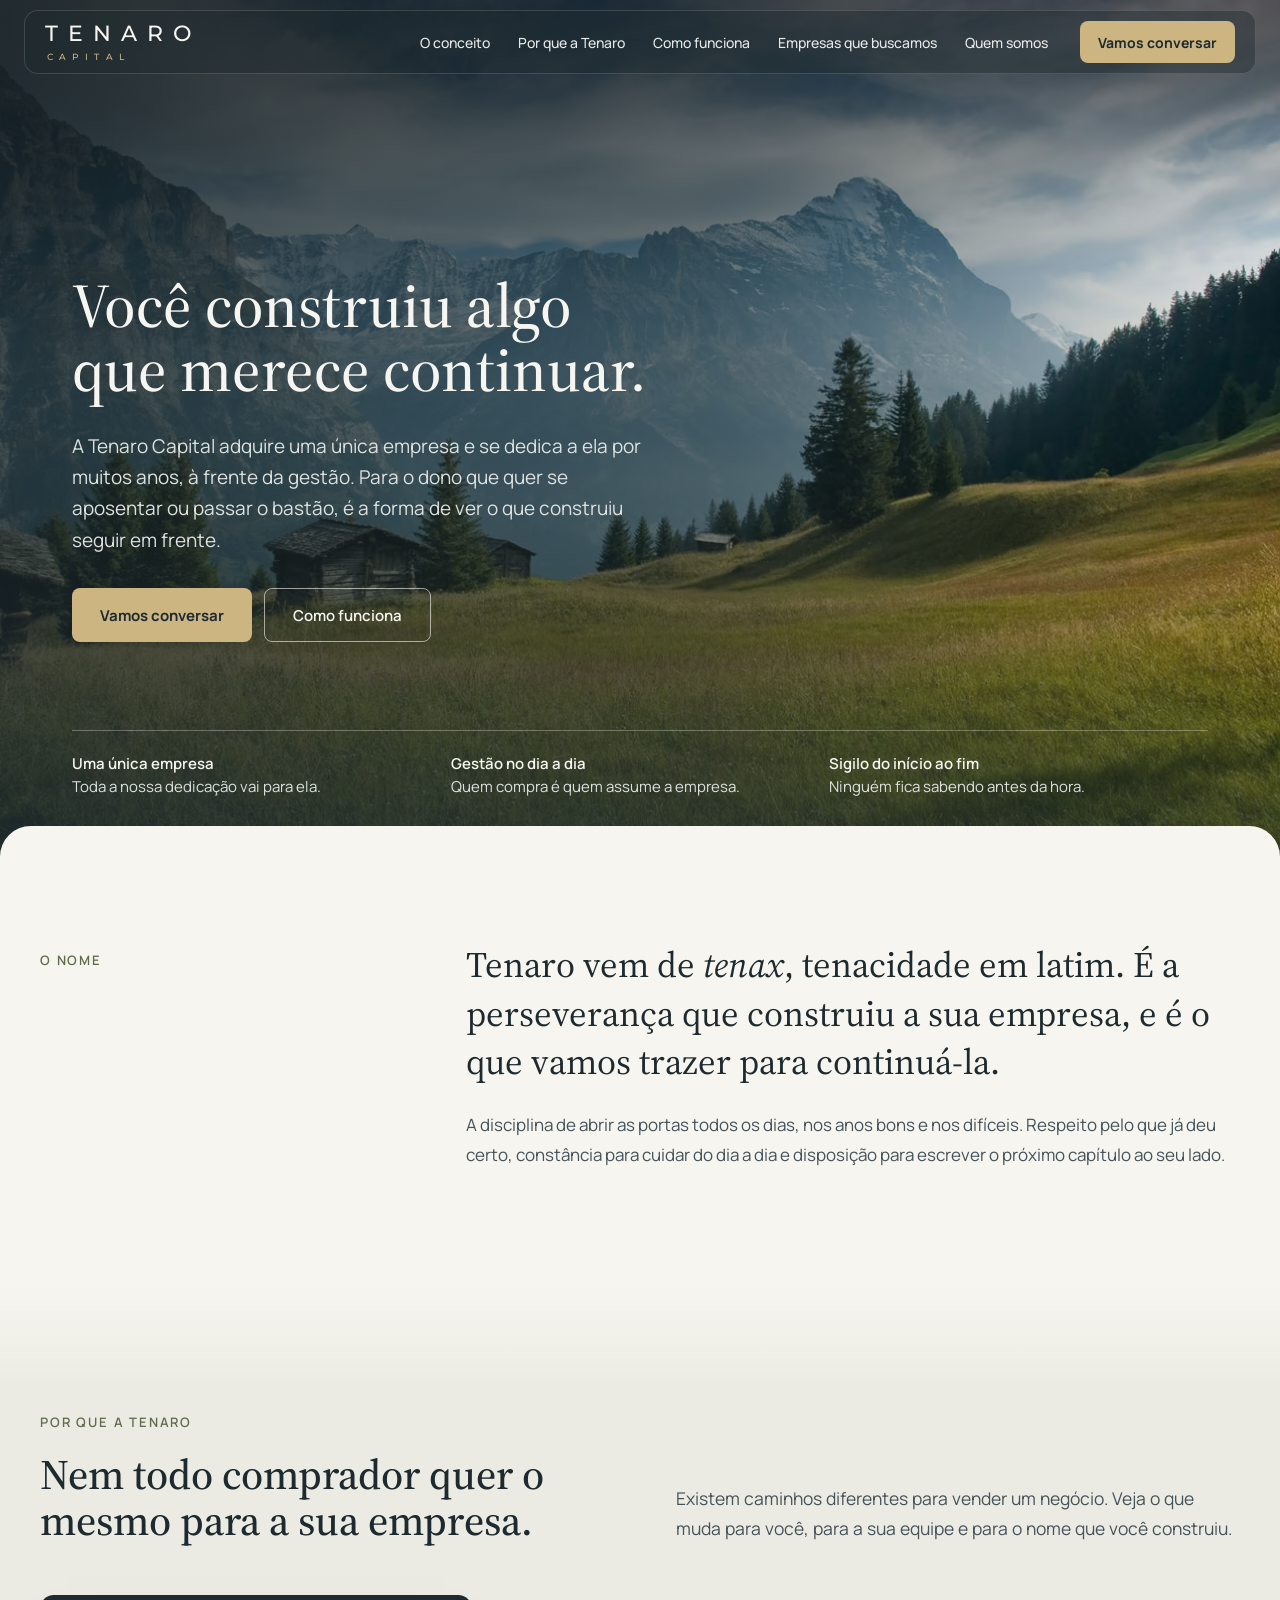
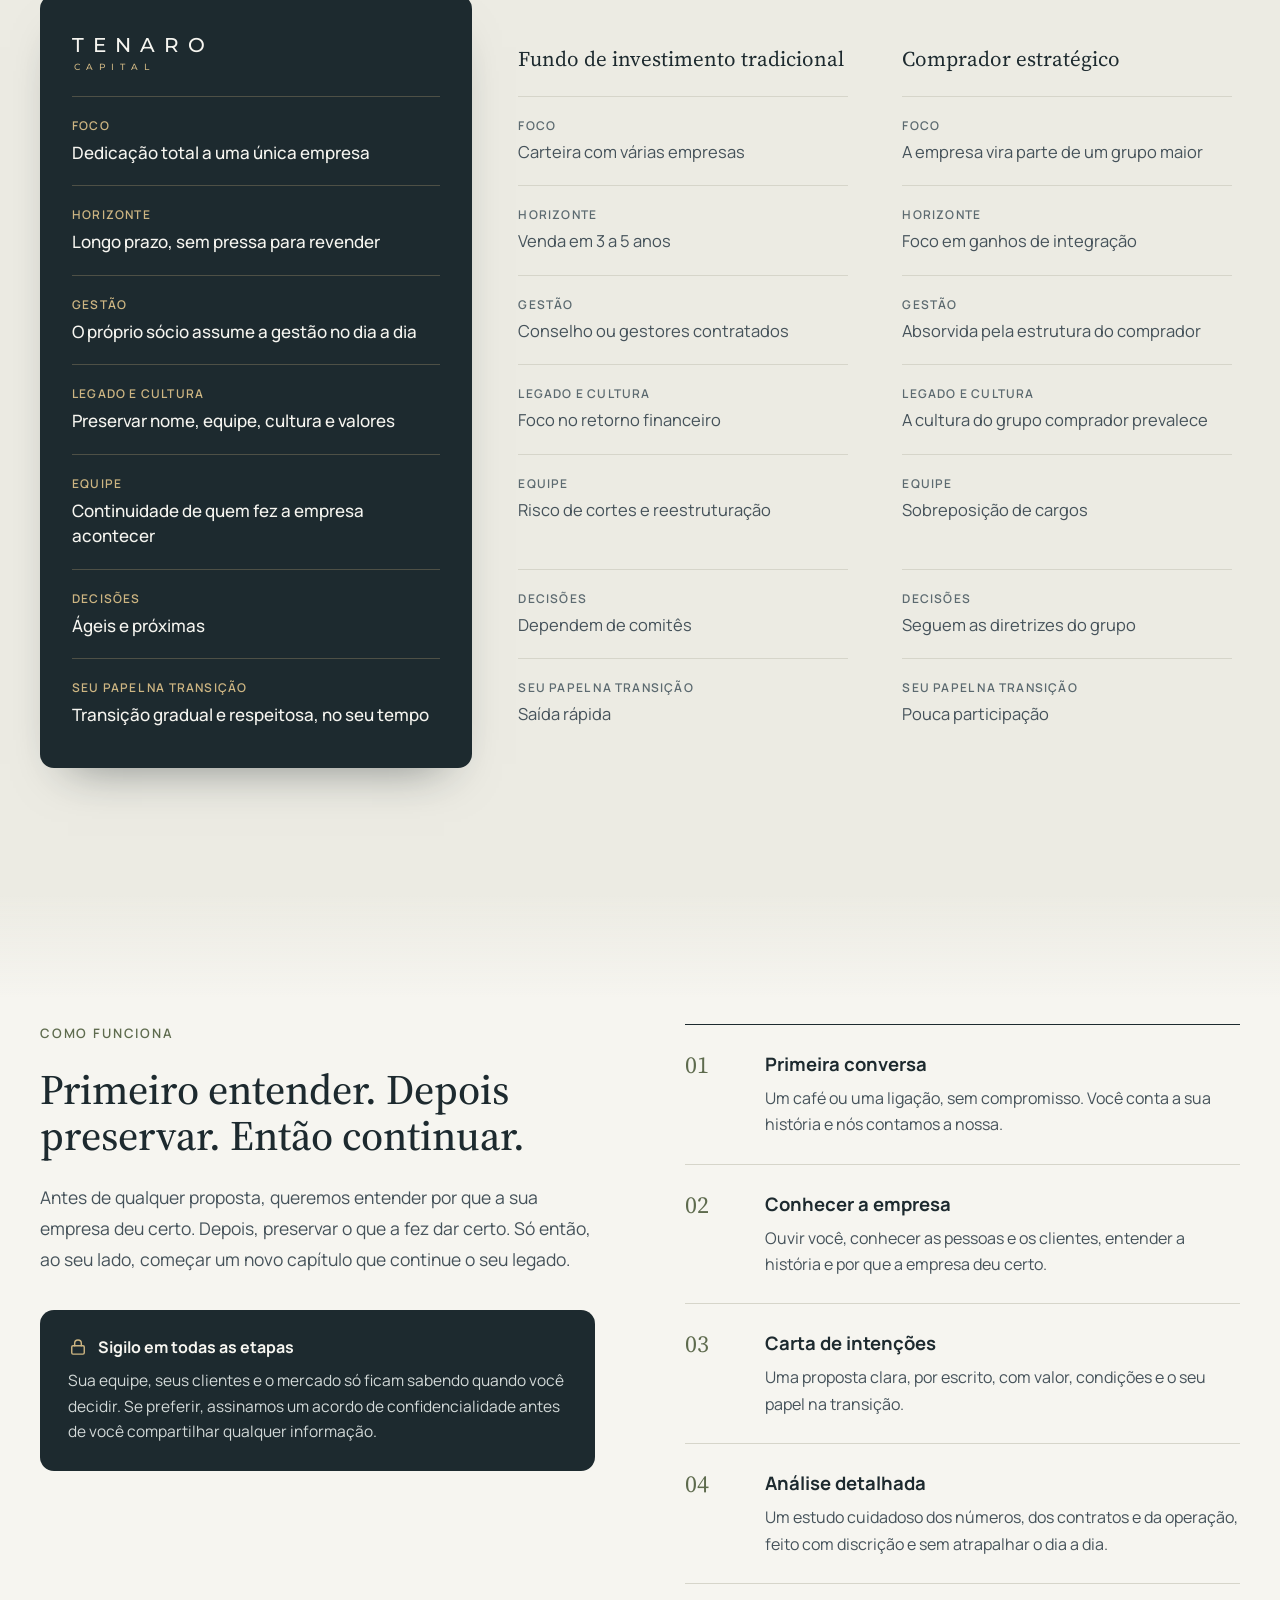
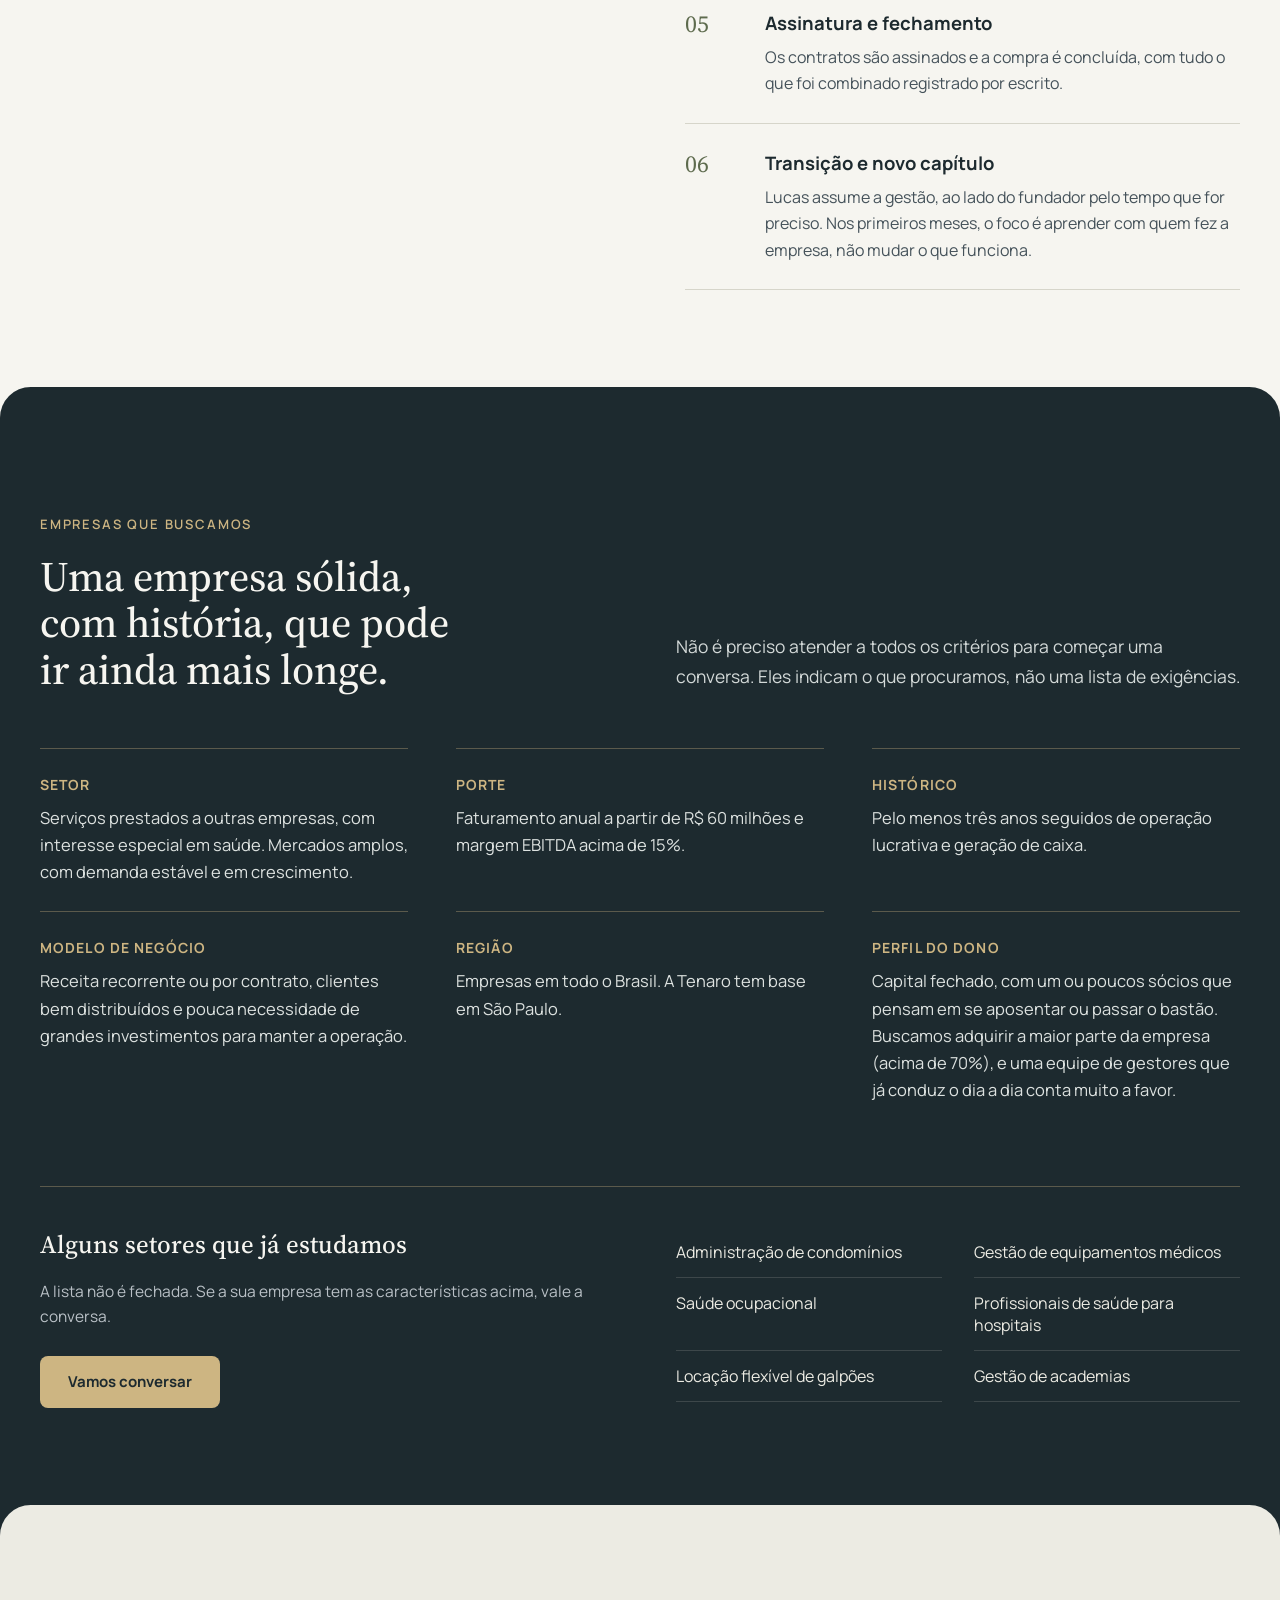
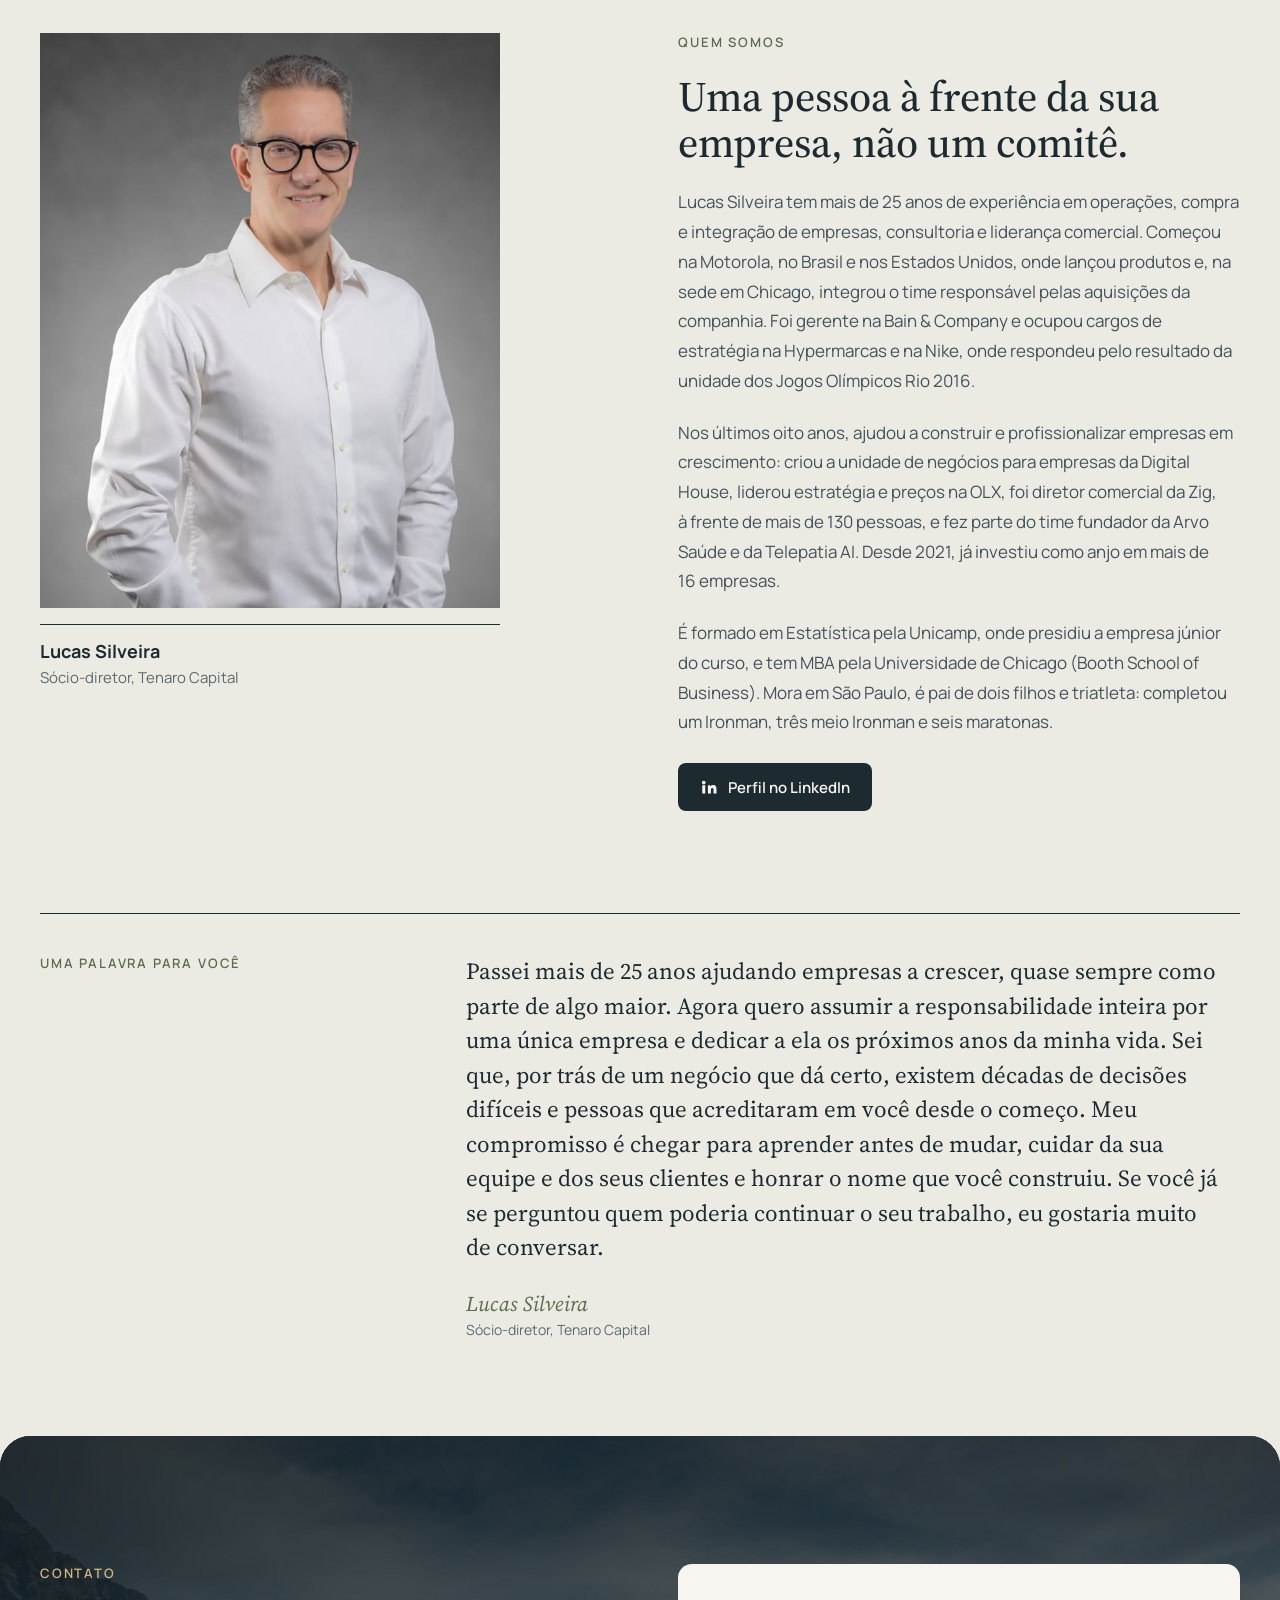
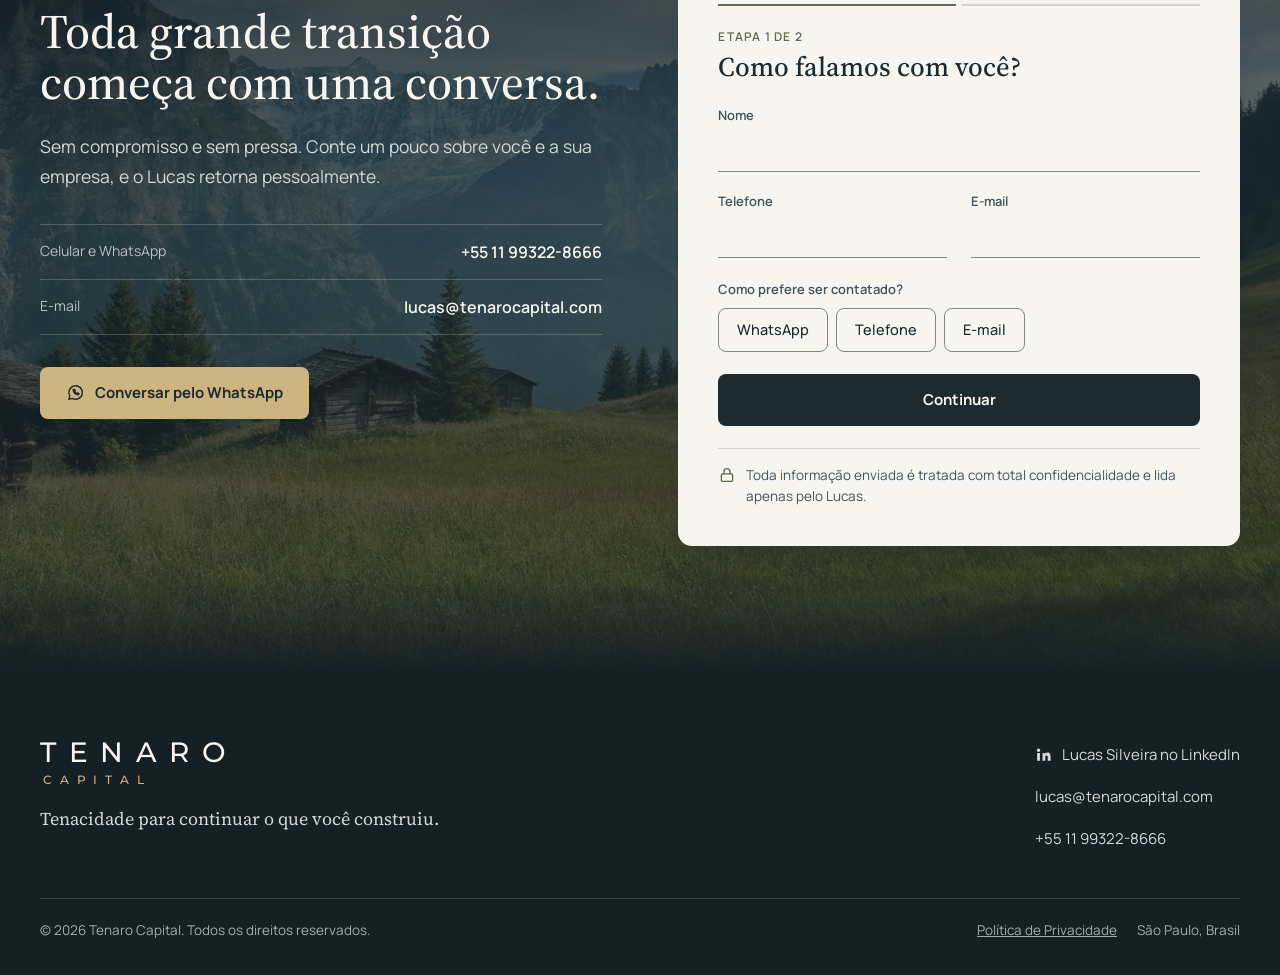
==== commit 39bed747: "Refaz o formulário de contato em duas etapas Novo visual com linhas finas e opções em botões, valida" ====
--- a/index.html
+++ b/index.html
@@ -276,45 +276,81 @@
 Conversar pelo WhatsApp</a>
 </div>
 
-<!-- DESTINO DO ENVIO: troque action="#" pelo endereço https do serviço de formulário (por exemplo, Formspree). Veja o README. -->
+<!-- DESTINO DO ENVIO: troque action="#" pelo endereço https do serviço de formulário (por exemplo, Formspree). Sem isso, a mensagem abre pronta no WhatsApp ou no e-mail. Veja o README. -->
 <form class="contact-form reveal" id="contact-form" aria-label="Formulário de contato" action="#" method="post" novalidate>
 <input type="hidden" name="_subject" value="Novo contato pelo site da Tenaro Capital">
 <div class="hp" aria-hidden="true"><label>Não preencha este campo<input type="text" name="_gotcha" tabindex="-1" autocomplete="off"></label></div>
+
+<div class="form-progress js-only" aria-hidden="true"><span class="form-progress__seg is-on"></span><span class="form-progress__seg" id="progress-2"></span></div>
+
+<fieldset class="form-step is-active" id="step-1">
+<legend class="form-step__legend"><span class="form-step__count js-only">Etapa 1 de 2</span><span class="form-step__title" tabindex="-1">Como falamos com você?</span></legend>
 <div class="form-grid">
-<div class="field"><label for="f-nome">Nome</label><input id="f-nome" name="nome" type="text" autocomplete="name" aria-describedby="f-nome-erro"><p class="field__error" id="f-nome-erro"></p></div>
+<div class="field field--wide"><label for="f-nome">Nome</label><input id="f-nome" name="nome" type="text" autocomplete="name" aria-describedby="f-nome-erro"><p class="field__error" id="f-nome-erro"></p></div>
+<div class="field"><label for="f-tel">Telefone</label><input id="f-tel" name="telefone" type="tel" autocomplete="tel" aria-describedby="f-tel-erro"><p class="field__error" id="f-tel-erro"></p></div>
+<div class="field"><label for="f-email">E-mail</label><input id="f-email" name="email" type="email" autocomplete="email" aria-describedby="f-email-erro"><p class="field__error" id="f-email-erro"></p></div>
+</div>
+<fieldset class="prefs">
+<legend>Como prefere ser contatado?</legend>
+<div class="prefs__options">
+<label class="chip"><input type="radio" name="pref" value="whatsapp"><span>WhatsApp</span></label>
+<label class="chip"><input type="radio" name="pref" value="telefone"><span>Telefone</span></label>
+<label class="chip"><input type="radio" name="pref" value="email"><span>E-mail</span></label>
+</div>
+</fieldset>
+<button class="form-submit js-only" type="submit" data-action="next">Continuar</button>
+</fieldset>
+
+<fieldset class="form-step" id="step-2">
+<legend class="form-step__legend"><span class="form-step__count js-only">Etapa 2 de 2</span><span class="form-step__title" tabindex="-1">Conte um pouco sobre a empresa</span></legend>
+<p class="form-step__hint">Tudo aqui é opcional. Compartilhe só o que fizer sentido agora.</p>
+<div class="form-grid">
 <div class="field"><label for="f-empresa">Empresa</label><input id="f-empresa" name="empresa" type="text" autocomplete="organization" aria-describedby="f-empresa-erro"><p class="field__error" id="f-empresa-erro"></p></div>
 <div class="field"><label for="f-cargo">Cargo</label><input id="f-cargo" name="cargo" type="text" autocomplete="organization-title" aria-describedby="f-cargo-erro"><p class="field__error" id="f-cargo-erro"></p></div>
+<div class="field"><label for="f-setor">Setor</label><input id="f-setor" name="setor" type="text" aria-describedby="f-setor-erro"><p class="field__error" id="f-setor-erro"></p></div>
 <div class="field"><label for="f-cidade">Cidade / Estado</label><input id="f-cidade" name="cidade" type="text" aria-describedby="f-cidade-erro"><p class="field__error" id="f-cidade-erro"></p></div>
-<div class="field"><label for="f-setor">Setor</label><input id="f-setor" name="setor" type="text" aria-describedby="f-setor-erro"><p class="field__error" id="f-setor-erro"></p></div>
-<div class="field"><label for="f-fat">Faturamento anual aproximado</label><select id="f-fat" name="faturamento"><option value="">Selecione uma faixa</option>
+<div class="field field--wide"><label for="f-fat">Faturamento anual aproximado</label><select id="f-fat" name="faturamento"><option value="">Selecione uma faixa</option>
 <option value="ate-30">Até R$ 30 milhões</option>
 <option value="30-60">De R$ 30 a 60 milhões</option>
 <option value="60-150">De R$ 60 a 150 milhões</option>
 <option value="150-300">De R$ 150 a 300 milhões</option>
 <option value="300+">Acima de R$ 300 milhões</option>
 <option value="nao-informar">Prefiro não informar agora</option></select><p class="field__error" id="f-fat-erro"></p></div>
-<div class="field"><label for="f-tel">Telefone</label><input id="f-tel" name="telefone" type="tel" autocomplete="tel" aria-describedby="f-tel-erro"><p class="field__error" id="f-tel-erro"></p></div>
-<div class="field"><label for="f-email">E-mail</label><input id="f-email" name="email" type="email" autocomplete="email" aria-describedby="f-email-erro"><p class="field__error" id="f-email-erro"></p></div>
-</div>
-<div class="field"><label for="f-msg">Mensagem</label><textarea id="f-msg" name="mensagem" rows="4"></textarea></div>
-<fieldset class="prefs">
-<legend>Como prefere ser contatado?</legend>
-<div class="prefs__options">
-<label class="prefs__option"><input type="radio" name="pref" value="whatsapp">WhatsApp</label>
-<label class="prefs__option"><input type="radio" name="pref" value="telefone">Telefone</label>
-<label class="prefs__option"><input type="radio" name="pref" value="email">E-mail</label>
+<div class="field field--wide"><label for="f-msg">Mensagem</label><textarea id="f-msg" name="mensagem" rows="3"></textarea></div>
+</div>
+<div class="consent">
+<label class="consent__label"><input type="checkbox" id="f-consent" name="consentimento" value="sim" aria-describedby="f-consent-erro"><span>Li e concordo com a <a href="privacidade.html" target="_blank" rel="noopener">Política de Privacidade</a> e autorizo o uso dos meus dados para o retorno deste contato.</span></label>
+<p class="field__error" id="f-consent-erro"></p>
+</div>
+<div class="form-actions js-only">
+<button class="form-back" type="button" id="form-back">Voltar</button>
+<button class="form-submit" type="submit" id="form-send">Enviar mensagem</button>
 </div>
 </fieldset>
-<div class="consent">
-<label class="consent__label"><input type="checkbox" id="f-consent" name="consentimento" value="sim" aria-describedby="f-consent-erro"><span>Li e concordo com a <a href="privacidade.html">Política de Privacidade</a> e autorizo o uso dos meus dados para o retorno deste contato.</span></label>
-<p class="field__error" id="f-consent-erro"></p>
-</div>
-<button class="form-submit" type="submit">Enviar mensagem</button>
-<p class="form-status" id="form-status" role="status" aria-live="polite"></p>
+
+<p class="no-js-only">Para enviar, escreva para lucas@tenarocapital.com ou chame no WhatsApp: +55 11 99322-8666.</p>
+
+<div class="form-panel" id="form-success" tabindex="-1" hidden>
+<svg viewBox="0 0 24 24" width="28" height="28" fill="none" stroke="#5E6B4E" stroke-width="1.6" stroke-linecap="round" stroke-linejoin="round" aria-hidden="true"><circle cx="12" cy="12" r="9.5"></circle><path d="M8 12.4l2.7 2.7L16 9.6"></path></svg>
+<p class="form-panel__title">Mensagem enviada.</p>
+<p class="form-panel__text">Obrigado pelo contato. O Lucas retorna pessoalmente.</p>
+</div>
+
+<div class="form-panel" id="form-handoff" tabindex="-1" hidden>
+<p class="form-panel__title" id="handoff-title">Falta só escolher por onde enviar</p>
+<p class="form-panel__text">A mensagem abre pronta, com o que você preencheu. É só confirmar o envio.</p>
+<div class="form-panel__actions">
+<a class="btn btn--navy" id="handoff-wa" href="https://wa.me/5511993228666" target="_blank" rel="noopener">Enviar pelo WhatsApp</a>
+<a class="btn btn--outline" id="handoff-mail" href="mailto:lucas@tenarocapital.com">Enviar por e-mail</a>
+</div>
+<button class="form-back" type="button" id="handoff-back">Voltar e editar</button>
+</div>
+
 <p class="form-note">
 <svg viewBox="0 0 24 24" width="18" height="18" fill="none" stroke="#5E6B4E" stroke-width="1.8" stroke-linecap="round" stroke-linejoin="round" aria-hidden="true"><rect x="4.5" y="10.5" width="15" height="10" rx="1.5"></rect><path d="M8 10.5V7.5a4 4 0 0 1 8 0v3"></path></svg>
 <span>Toda informação enviada é tratada com total confidencialidade e lida apenas pelo Lucas.</span>
 </p>
+<p class="sr-only" id="form-live" role="status" aria-live="polite"></p>
 </form>
 </div>
 </section>
@@ -339,7 +375,7 @@
 </div>
 <div class="site-footer__bottom">
 <span>© 2026 Tenaro Capital. Todos os direitos reservados.</span>
-<span>São Paulo, Brasil</span>
+<span class="site-footer__legal"><a href="privacidade.html">Política de Privacidade</a><span>São Paulo, Brasil</span></span>
 </div>
 </div>
 </footer>
--- a/css/styles.css
+++ b/css/styles.css
@@ -98,7 +98,7 @@
   transition: background-color 0.25s ease;
 }
 .site-header.is-top .site-header__bar { background: rgba(29, 42, 47, 0.42); }
-.site-header__home { display: flex; align-items: center; gap: 12px; text-decoration: none; color: #F6F5F0; }
+.site-header__home { min-height: 44px; display: flex; align-items: center; gap: 12px; text-decoration: none; color: #F6F5F0; }
 .site-header__home:hover { color: #F6F5F0; }
 .site-nav { display: flex; align-items: center; gap: 32px; }
 .nav-links { display: flex; align-items: center; gap: 28px; font-size: 14px; font-weight: 500; }
@@ -111,6 +111,7 @@
   background: transparent; border: 1px solid rgba(250, 247, 241, 0.28); border-radius: 8px;
   color: #F6F5F0; cursor: pointer;
 }
+html:not(.js) .nav-toggle { display: none; }
 .nav-toggle .icon-close { display: none; }
 .nav-toggle[aria-expanded="true"] .icon-open { display: none; }
 .nav-toggle[aria-expanded="true"] .icon-close { display: block; }
@@ -313,51 +314,100 @@
 }
 .contact__row dt { font-size: 14px; color: #B9C0C6; }
 .contact__row dd { font-size: 16px; font-weight: 600; }
-.contact__row a { color: #F6F5F0; text-decoration: none; }
+.contact__row a { display: inline-block; padding: 11px 0; margin: -11px 0; color: #F6F5F0; text-decoration: none; } /* área de toque maior */
 .btn--whatsapp { gap: 10px; padding: 0 26px; margin-top: 8px; }
 
 /* ---------- Formulário ---------- */
 .contact-form {
-  background: #F6F5F0; color: #1D2A2F; padding: clamp(24px, 4vw, 40px); border-radius: 14px;
-  display: flex; flex-direction: column; gap: 18px;
-}
-.form-grid { display: grid; grid-template-columns: repeat(auto-fit, minmax(min(220px, 100%), 1fr)); gap: 16px; }
-.contact-form input, .contact-form select, .contact-form textarea { scroll-margin-top: 110px; } /* não esconder sob o menu fixo ao focar */
-.field { display: flex; flex-direction: column; gap: 6px; }
-.field label, .field__legend { font-size: 13.5px; font-weight: 600; }
+  background: #F6F5F0; color: #1D2A2F; padding: clamp(24px, 3.4vw, 40px); border-radius: 14px;
+  box-shadow: 0 24px 48px -28px rgba(21, 32, 36, 0.55);
+  display: flex; flex-direction: column; gap: 22px; scroll-margin-top: 90px;
+}
+.contact-form input:not([type="radio"]):not([type="checkbox"]), .contact-form select, .contact-form textarea { scroll-margin-top: 110px; } /* não esconder sob o menu fixo ao focar */
+.js .form-step:not(.is-active) { display: none; }
+.contact-form.is-done .form-step, .contact-form.is-done .form-progress { display: none; }
+html:not(.js) .js-only { display: none; }
+.no-js-only { display: none; font-size: 14.5px; line-height: 1.55; color: #45525A; }
+html:not(.js) .no-js-only { display: block; }
+
+.form-progress { display: grid; grid-template-columns: 1fr 1fr; gap: 6px; }
+.form-progress__seg { height: 2px; background: #D6D5CA; transition: background-color 0.3s ease; }
+.form-progress__seg.is-on { background: #5E6B4E; }
+
+.form-step { margin: 0; padding: 0; border: none; min-width: 0; display: flex; flex-direction: column; gap: 22px; }
+.form-step__legend { padding: 0; margin-bottom: 22px; display: flex; flex-direction: column; gap: 6px; }
+.form-step__count { font-size: 12px; font-weight: 600; letter-spacing: 0.1em; text-transform: uppercase; color: #5E6B4E; }
+.form-step__title { font-family: 'Source Serif 4', Georgia, serif; font-weight: 500; font-size: clamp(23px, 2.2vw, 27px); line-height: 1.2; color: #1D2A2F; outline: none; }
+.form-step__hint { margin-top: -10px; font-size: 14.5px; line-height: 1.55; color: #45525A; }
+
+.form-grid { display: grid; grid-template-columns: repeat(auto-fit, minmax(min(210px, 100%), 1fr)); gap: 20px 24px; }
+.field { display: flex; flex-direction: column; gap: 4px; min-width: 0; }
+.field--wide { grid-column: 1 / -1; }
+.field label { font-size: 13px; font-weight: 600; color: #45525A; }
 .field input, .field select, .field textarea {
-  border: 1px solid #C9C8BC; border-radius: 6px; background: #FFFFFF;
-  font: inherit; font-size: 15px; color: #1D2A2F;
-}
-.field input, .field select { min-height: 46px; }
-.field input { padding: 0 12px; }
-.field select { padding: 0 10px; }
-.field textarea { padding: 12px; resize: vertical; }
-.field [aria-invalid="true"] { border-color: #8A3B2E; }
+  box-sizing: border-box; width: 100%; padding: 0 2px;
+  border: none; border-bottom: 1px solid #83877D; border-radius: 0; background: transparent;
+  font: inherit; font-size: 16px; color: #1D2A2F; /* 16px evita o zoom automático no iPhone */
+  transition: border-color 0.15s ease, box-shadow 0.15s ease, background-color 0.15s ease;
+}
+.field input, .field select { min-height: 44px; }
+.field textarea { padding-top: 10px; padding-bottom: 10px; min-height: 92px; resize: vertical; line-height: 1.5; }
+.field select {
+  -webkit-appearance: none; appearance: none; padding-right: 26px; cursor: pointer;
+  background: url("data:image/svg+xml,%3Csvg xmlns='http://www.w3.org/2000/svg' viewBox='0 0 24 24' fill='none' stroke='%2345525A' stroke-width='1.8' stroke-linecap='round' stroke-linejoin='round'%3E%3Cpath d='M6 9.5l6 6 6-6'/%3E%3C/svg%3E") no-repeat right 2px center / 16px;
+}
+.field input:hover, .field select:hover, .field textarea:hover { border-bottom-color: #1D2A2F; }
+.field input:focus-visible, .field select:focus-visible, .field textarea:focus-visible {
+  outline: none; border-bottom-color: #1D2A2F; box-shadow: 0 1px 0 0 #1D2A2F; background-color: #ECEBE3;
+}
+.field [aria-invalid="true"] { border-bottom-color: #8A3B2E; box-shadow: 0 1px 0 0 #8A3B2E; }
 .field__error { font-size: 13.5px; line-height: 1.4; color: #8A3B2E; }
 .field__error:empty { display: none; }
-.prefs { margin: 0; padding: 0; border: none; display: flex; flex-direction: column; gap: 10px; }
-.prefs legend { padding: 0; margin-bottom: 10px; font-size: 13.5px; font-weight: 600; }
-.prefs__options { display: flex; flex-wrap: wrap; gap: 8px 24px; }
-.prefs__option { display: inline-flex; align-items: center; gap: 8px; min-height: 44px; font-size: 15px; cursor: pointer; }
-.prefs__option input { width: 18px; height: 18px; accent-color: #1D2A2F; }
+
+.prefs { margin: 0; padding: 0; border: none; }
+.prefs legend { padding: 0; margin-bottom: 10px; font-size: 13px; font-weight: 600; color: #45525A; }
+.prefs__options { display: flex; flex-wrap: wrap; gap: 8px; }
+.chip { position: relative; cursor: pointer; }
+.chip input { position: absolute; inset: 0; width: 100%; height: 100%; margin: 0; opacity: 0; cursor: pointer; }
+.chip span {
+  display: inline-flex; align-items: center; min-height: 44px; padding: 0 18px; box-sizing: border-box;
+  border: 1px solid #83877D; border-radius: 8px; font-size: 14.5px; font-weight: 500; color: #1D2A2F;
+  transition: background-color 0.15s ease, color 0.15s ease, border-color 0.15s ease;
+}
+.chip:hover span { border-color: #1D2A2F; }
+.chip input:checked + span { background: #1D2A2F; border-color: #1D2A2F; color: #F6F5F0; }
+.chip input:focus-visible + span { outline: 2px solid #1D2A2F; outline-offset: 2px; }
+
 .consent { display: flex; flex-direction: column; gap: 6px; }
 .consent__label { display: flex; align-items: flex-start; gap: 10px; font-size: 14px; line-height: 1.55; color: #45525A; cursor: pointer; }
 .consent__label input { flex: none; width: 18px; height: 18px; margin: 2px 0 0; accent-color: #1D2A2F; }
-.consent__label[data-invalid="true"] { color: #8A3B2E; }
+
 .form-submit {
-  min-height: 52px; border: none; border-radius: 8px; background: #1D2A2F; color: #F6F5F0;
-  font: inherit; font-size: 15px; font-weight: 700; cursor: pointer;
+  width: 100%; min-height: 52px; border: none; border-radius: 8px; background: #1D2A2F; color: #F6F5F0;
+  font: inherit; font-size: 15px; font-weight: 700; cursor: pointer; transition: background-color 0.15s ease;
 }
 .form-submit:hover { background: #2A3B41; }
 .form-submit[disabled] { opacity: 0.7; cursor: progress; }
-.form-status { font-size: 14.5px; line-height: 1.55; padding: 12px 14px; border-left: 2px solid currentColor; }
-.form-status:empty { display: none; }
-.form-status--ok { color: #47523A; background: #EEF0E4; }
-.form-status--error { color: #8A3B2E; background: #F3E9E3; }
-.form-status a { color: inherit; }
-.form-note { display: flex; align-items: flex-start; gap: 10px; font-size: 14px; line-height: 1.55; color: #45525A; }
+.form-actions { display: flex; align-items: center; gap: 14px; }
+.form-actions .form-submit { flex: 1; }
+.form-back {
+  min-height: 44px; padding: 0 6px; background: none; border: none; cursor: pointer;
+  font: inherit; font-size: 14.5px; font-weight: 600; color: #45525A; text-decoration: underline; text-underline-offset: 3px;
+}
+.form-back:hover { color: #1D2A2F; }
+
+.form-panel { display: flex; flex-direction: column; align-items: flex-start; gap: 10px; outline: none; }
+.form-panel[hidden] { display: none; }
+.form-panel__title { font-family: 'Source Serif 4', Georgia, serif; font-weight: 500; font-size: clamp(23px, 2.2vw, 27px); line-height: 1.2; }
+.form-panel__text { font-size: 15.5px; line-height: 1.6; color: #45525A; }
+.form-panel__actions { display: flex; flex-wrap: wrap; gap: 10px; width: 100%; margin-top: 8px; }
+.form-panel__actions .btn { flex: 1 1 190px; justify-content: center; min-height: 50px; }
+.btn--outline { border: 1px solid #1D2A2F; color: #1D2A2F; }
+.btn--outline:hover { background: #ECEBE3; color: #1D2A2F; }
+
+.form-note { display: flex; align-items: flex-start; gap: 10px; padding-top: 16px; border-top: 1px solid #D6D5CA; font-size: 13.5px; line-height: 1.55; color: #45525A; }
 .form-note svg { flex: none; margin-top: 1px; }
+.sr-only { position: absolute; width: 1px; height: 1px; overflow: hidden; clip-path: inset(50%); white-space: nowrap; }
 /* Campo-armadilha contra spam: fora da tela, invisível para pessoas */
 .hp { position: absolute; left: -9999px; width: 1px; height: 1px; overflow: hidden; }
 
@@ -376,7 +426,14 @@
   display: flex; flex-wrap: wrap; justify-content: space-between; gap: 12px;
   font-size: 13.5px; color: #A2ABB2;
 }
+.site-footer__legal { display: inline-flex; flex-wrap: wrap; gap: 6px 20px; }
+.site-footer__legal a { color: #A2ABB2; }
+.site-footer__legal a:hover { color: #DAC79C; }
 .site-footer :focus-visible { outline-color: #CDB582; }
+@media (max-width: 820px) {
+  .site-footer__links a { min-height: 44px; }
+  .site-footer__legal a { display: inline-block; padding: 12px 0; margin: -12px 0; }
+}
 
 /* ---------- Política de privacidade ---------- */
 .legal { padding: clamp(56px, 7vw, 96px) 0; }
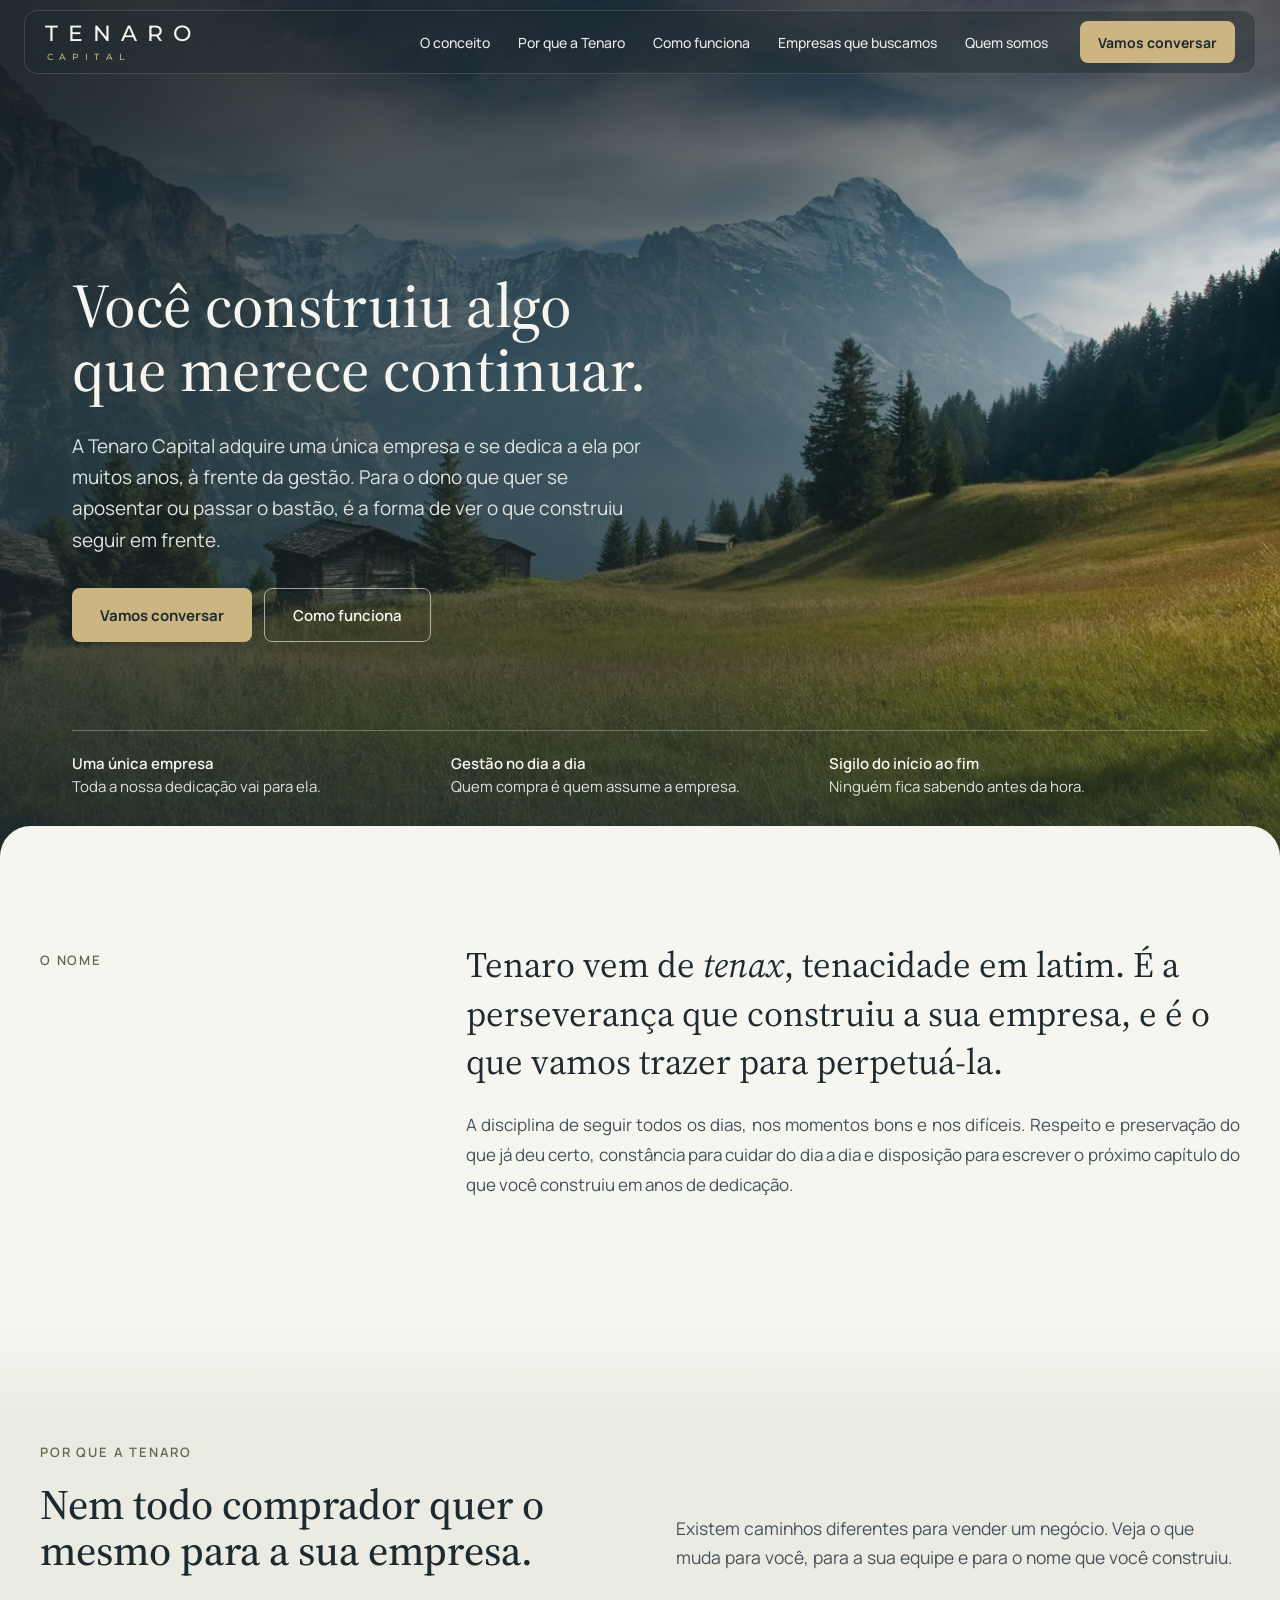
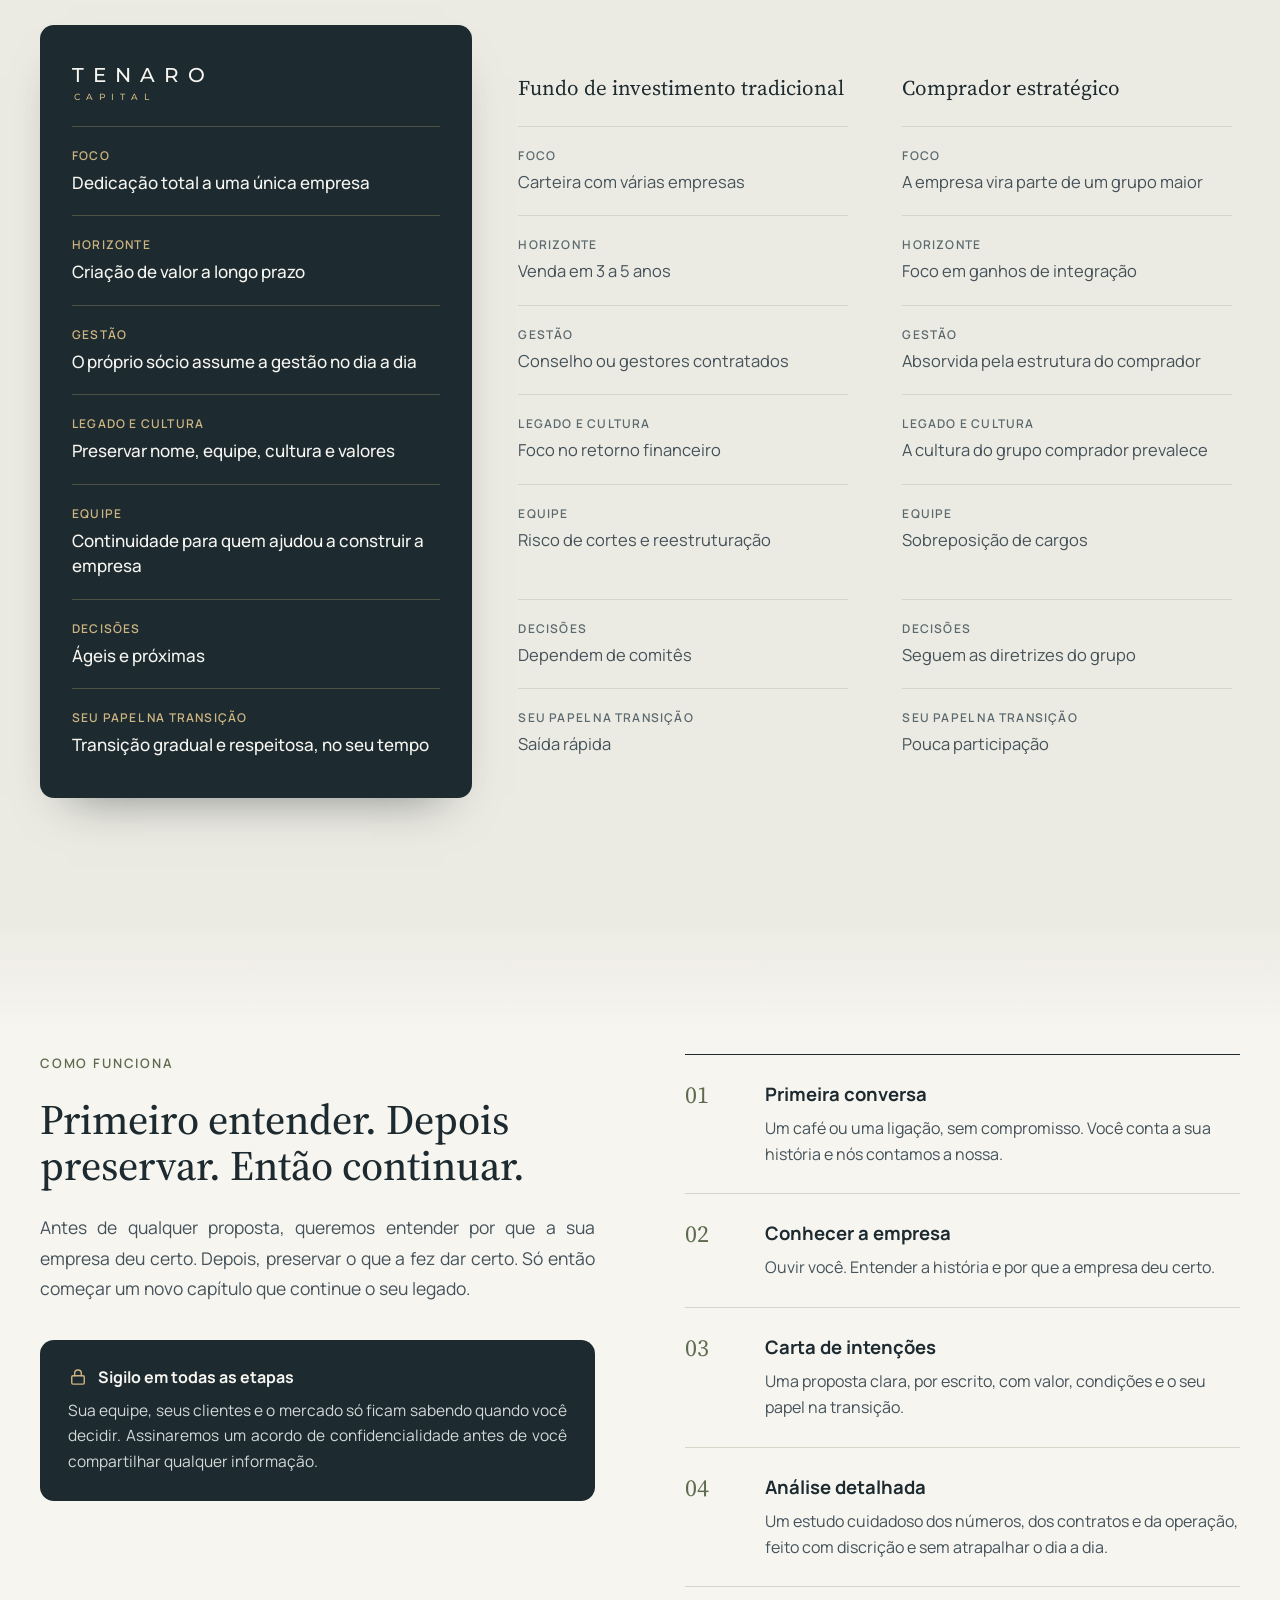
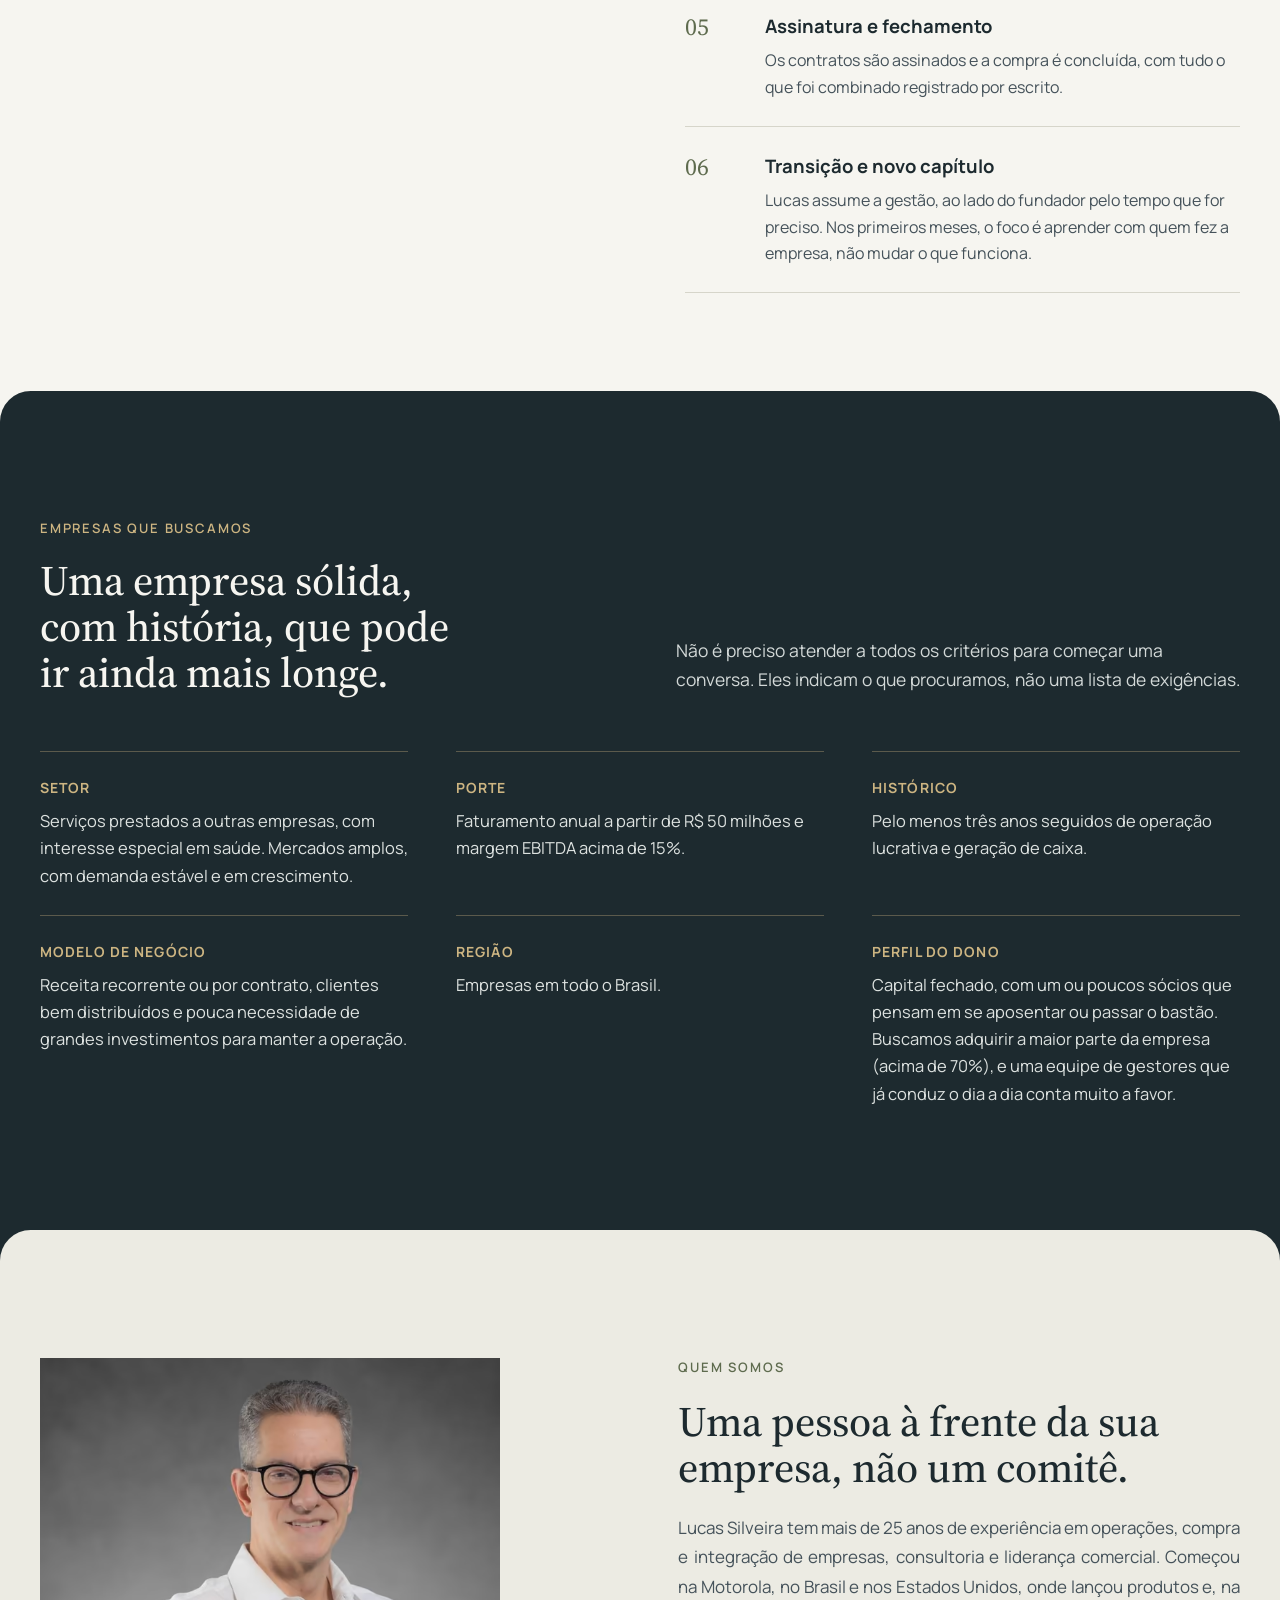
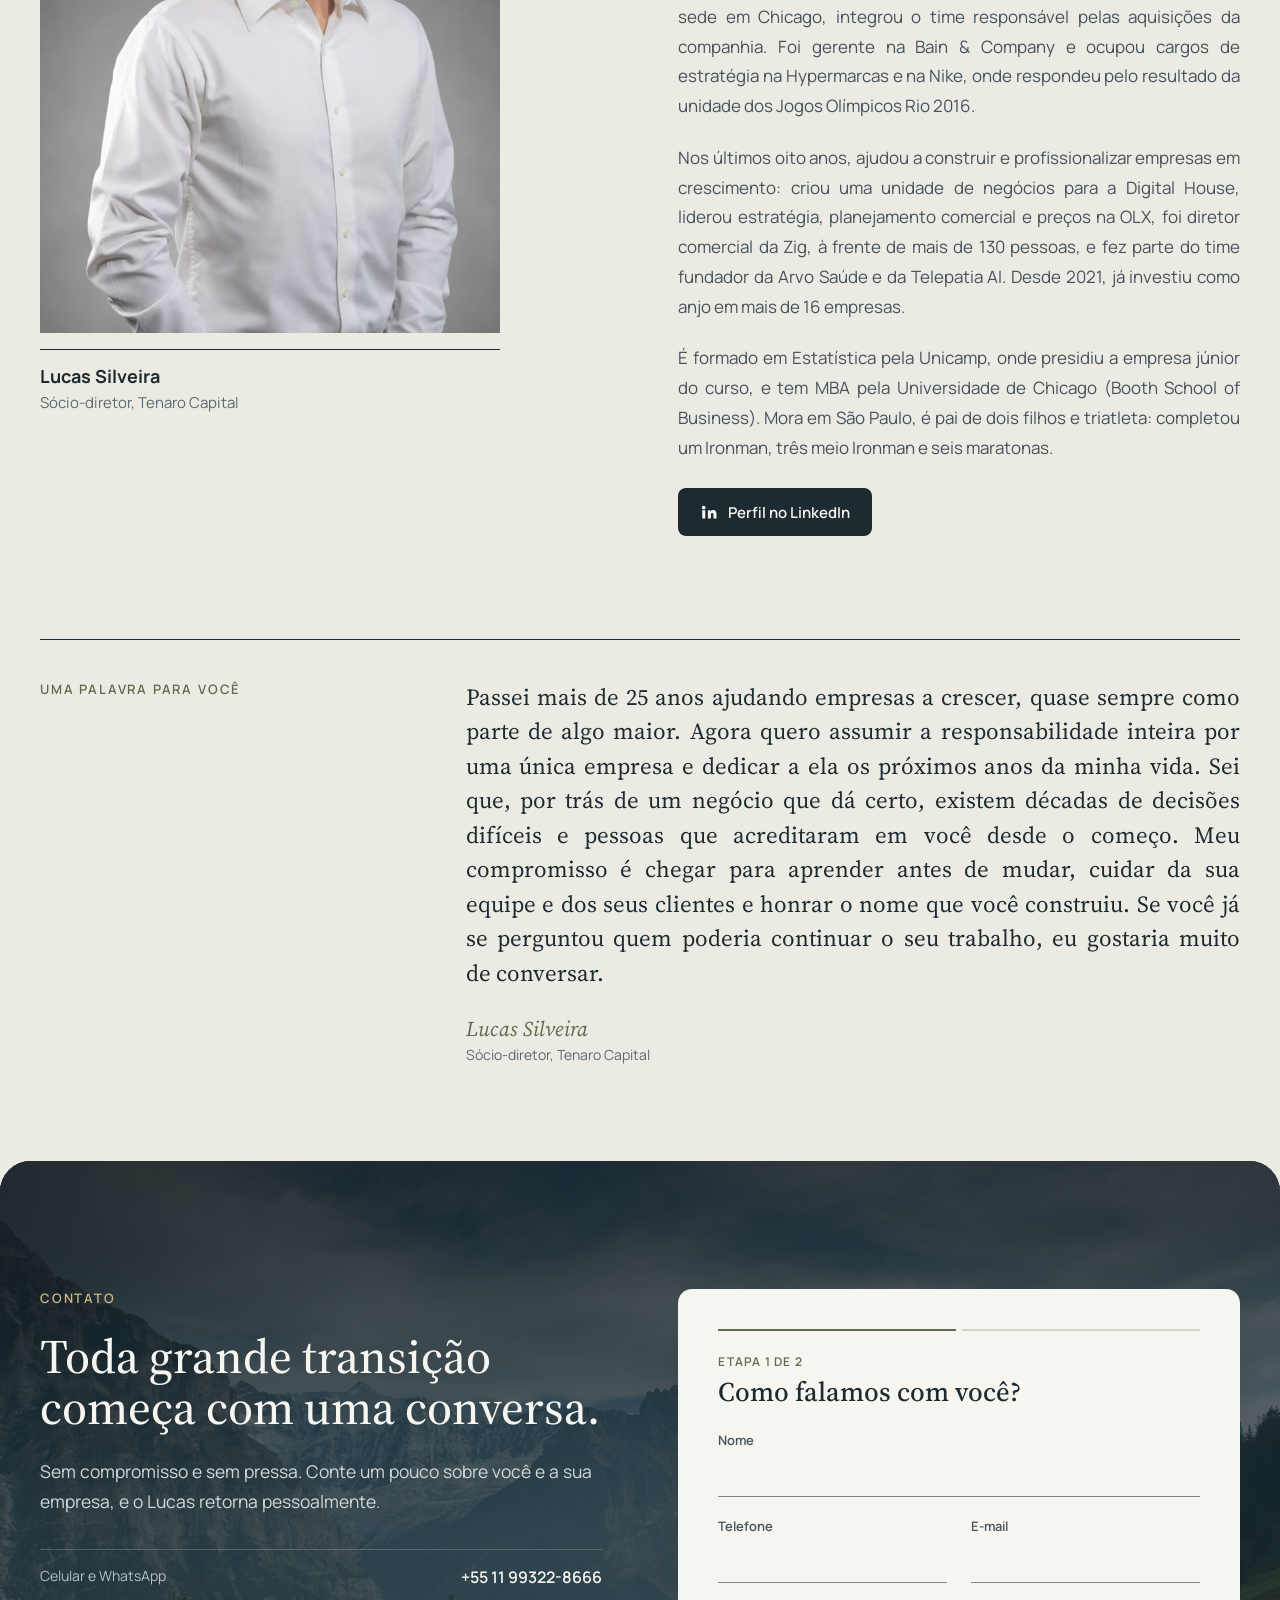
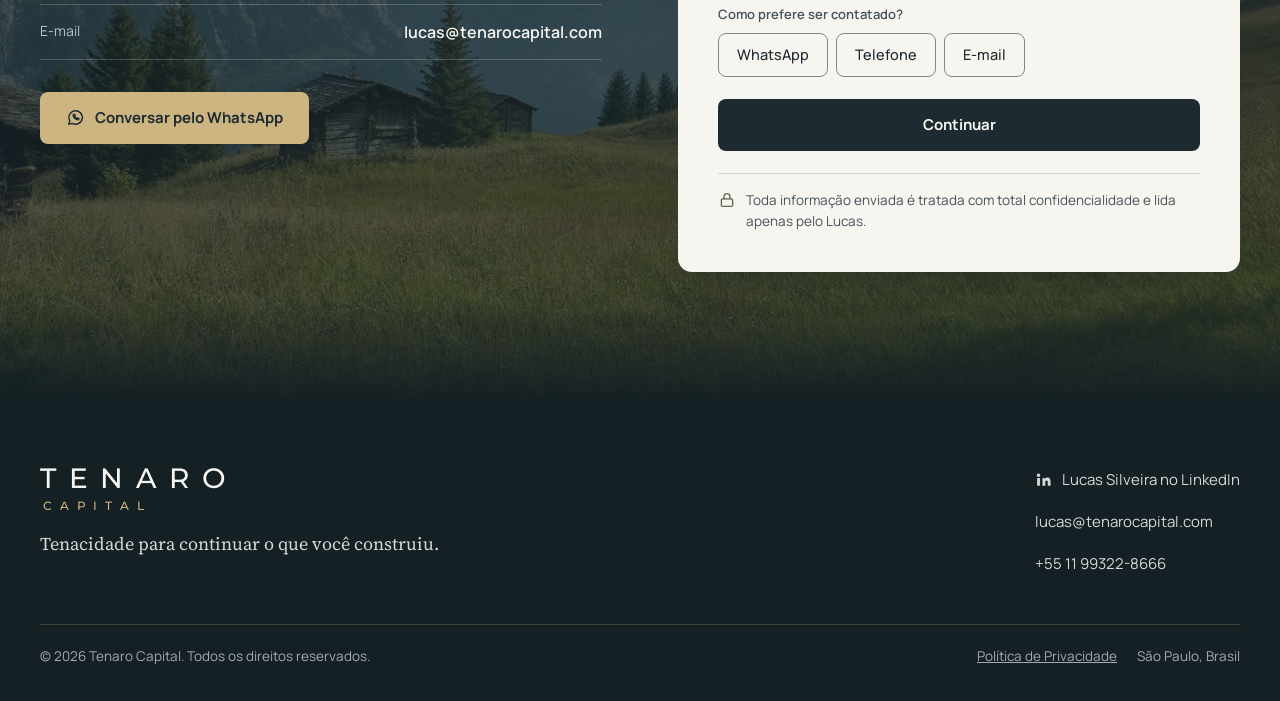
==== commit a831adce: "Aplica os ajustes de texto e de faturamento revisados Atualiza textos do conceito, da comparação, do" ====
--- a/index.html
+++ b/index.html
@@ -104,8 +104,8 @@
 <div class="container concept__grid reveal">
 <p class="concept__label">O nome</p>
 <div class="concept__body">
-<p class="concept__statement">Tenaro vem de <em>tenax</em>, tenacidade em latim. É a perseverança que construiu a sua empresa, e é o que vamos trazer para continuá-la.</p>
-<p class="concept__text">A disciplina de abrir as portas todos os dias, nos anos bons e nos difíceis. Respeito pelo que já deu certo, constância para cuidar do dia a dia e disposição para escrever o próximo capítulo ao seu lado.</p>
+<p class="concept__statement">Tenaro vem de <em>tenax</em>, tenacidade em latim. É a perseverança que construiu a sua empresa, e é o que vamos trazer para perpetuá-la.</p>
+<p class="concept__text">A disciplina de seguir todos os dias, nos momentos bons e nos difíceis. Respeito e preservação do que já deu certo, constância para cuidar do dia a dia e disposição para escrever o próximo capítulo do que você construiu em anos de dedicação.</p>
 </div>
 </div>
 </section>
@@ -125,10 +125,10 @@
 <div class="cmp-col cmp-col--tenaro on-dark" role="list" aria-label="Tenaro Capital">
 <div class="cmp-h cmp-h--logo logo logo--table"><span class="logo__name">TENARO</span><span class="logo__sub">CAPITAL</span></div>
 <div class="cmp-item" role="listitem"><span class="cmp-item__label">Foco</span><span class="cmp-item__value">Dedicação total a uma única empresa</span></div>
-<div class="cmp-item" role="listitem"><span class="cmp-item__label">Horizonte</span><span class="cmp-item__value">Longo prazo, sem pressa para revender</span></div>
+<div class="cmp-item" role="listitem"><span class="cmp-item__label">Horizonte</span><span class="cmp-item__value">Criação de valor a longo prazo</span></div>
 <div class="cmp-item" role="listitem"><span class="cmp-item__label">Gestão</span><span class="cmp-item__value">O próprio sócio assume a gestão no dia a dia</span></div>
 <div class="cmp-item" role="listitem"><span class="cmp-item__label">Legado e cultura</span><span class="cmp-item__value">Preservar nome, equipe, cultura e valores</span></div>
-<div class="cmp-item" role="listitem"><span class="cmp-item__label">Equipe</span><span class="cmp-item__value">Continuidade de quem fez a empresa acontecer</span></div>
+<div class="cmp-item" role="listitem"><span class="cmp-item__label">Equipe</span><span class="cmp-item__value">Continuidade para quem ajudou a construir a empresa</span></div>
 <div class="cmp-item" role="listitem"><span class="cmp-item__label">Decisões</span><span class="cmp-item__value">Ágeis e próximas</span></div>
 <div class="cmp-item" role="listitem"><span class="cmp-item__label">Seu papel na transição</span><span class="cmp-item__value">Transição gradual e respeitosa, no seu tempo</span></div>
 </div>
@@ -162,15 +162,15 @@
 <div class="process__intro reveal">
 <p class="eyebrow"><span>Como funciona</span></p>
 <h2 class="h2">Primeiro entender. Depois preservar. Então continuar.</h2>
-<p class="process__lead">Antes de qualquer proposta, queremos entender por que a sua empresa deu certo. Depois, preservar o que a fez dar certo. Só então, ao seu lado, começar um novo capítulo que continue o seu legado.</p>
+<p class="process__lead">Antes de qualquer proposta, queremos entender por que a sua empresa deu certo. Depois, preservar o que a fez dar certo. Só então começar um novo capítulo que continue o seu legado.</p>
 <div class="secrecy">
 <p class="secrecy__title"><svg viewBox="0 0 24 24" width="20" height="20" fill="none" stroke="#CDB582" stroke-width="1.7" stroke-linecap="round" stroke-linejoin="round" aria-hidden="true"><rect x="4.5" y="10.5" width="15" height="10" rx="1.5"></rect><path d="M8 10.5V7.5a4 4 0 0 1 8 0v3"></path></svg>Sigilo em todas as etapas</p>
-<p class="secrecy__text">Sua equipe, seus clientes e o mercado só ficam sabendo quando você decidir. Se preferir, assinamos um acordo de confidencialidade antes de você compartilhar qualquer informação.</p>
+<p class="secrecy__text">Sua equipe, seus clientes e o mercado só ficam sabendo quando você decidir. Assinaremos um acordo de confidencialidade antes de você compartilhar qualquer informação.</p>
 </div>
 </div>
 <ol class="steps reveal">
 <li class="step"><span class="step__num">01</span><div class="step__body"><h3 class="step__title">Primeira conversa</h3><p class="step__text">Um café ou uma ligação, sem compromisso. Você conta a sua história e nós contamos a nossa.</p></div></li>
-<li class="step"><span class="step__num">02</span><div class="step__body"><h3 class="step__title">Conhecer a empresa</h3><p class="step__text">Ouvir você, conhecer as pessoas e os clientes, entender a história e por que a empresa deu certo.</p></div></li>
+<li class="step"><span class="step__num">02</span><div class="step__body"><h3 class="step__title">Conhecer a empresa</h3><p class="step__text">Ouvir você. Entender a história e por que a empresa deu certo.</p></div></li>
 <li class="step"><span class="step__num">03</span><div class="step__body"><h3 class="step__title">Carta de intenções</h3><p class="step__text">Uma proposta clara, por escrito, com valor, condições e o seu papel na transição.</p></div></li>
 <li class="step"><span class="step__num">04</span><div class="step__body"><h3 class="step__title">Análise detalhada</h3><p class="step__text">Um estudo cuidadoso dos números, dos contratos e da operação, feito com discrição e sem atrapalhar o dia a dia.</p></div></li>
 <li class="step"><span class="step__num">05</span><div class="step__body"><h3 class="step__title">Assinatura e fechamento</h3><p class="step__text">Os contratos são assinados e a compra é concluída, com tudo o que foi combinado registrado por escrito.</p></div></li>
@@ -191,27 +191,12 @@
 </div>
 <dl class="criteria reveal">
 <div class="criterion"><dt>Setor</dt><dd>Serviços prestados a outras empresas, com interesse especial em saúde. Mercados amplos, com demanda estável e em crescimento.</dd></div>
-<div class="criterion"><dt>Porte</dt><dd>Faturamento anual a partir de R$ 60 milhões e margem EBITDA acima de 15%.</dd></div>
+<div class="criterion"><dt>Porte</dt><dd>Faturamento anual a partir de R$ 50 milhões e margem EBITDA acima de 15%.</dd></div>
 <div class="criterion"><dt>Histórico</dt><dd>Pelo menos três anos seguidos de operação lucrativa e geração de caixa.</dd></div>
 <div class="criterion"><dt>Modelo de negócio</dt><dd>Receita recorrente ou por contrato, clientes bem distribuídos e pouca necessidade de grandes investimentos para manter a operação.</dd></div>
-<div class="criterion"><dt>Região</dt><dd>Empresas em todo o Brasil. A Tenaro tem base em São Paulo.</dd></div>
+<div class="criterion"><dt>Região</dt><dd>Empresas em todo o Brasil.</dd></div>
 <div class="criterion"><dt>Perfil do dono</dt><dd>Capital fechado, com um ou poucos sócios que pensam em se aposentar ou passar o bastão. Buscamos adquirir a maior parte da empresa (acima de 70%), e uma equipe de gestores que já conduz o dia a dia conta muito a favor.</dd></div>
 </dl>
-<div class="sectors reveal">
-<div class="sectors__intro">
-<h3 class="sectors__title">Alguns setores que já estudamos</h3>
-<p class="sectors__note">A lista não é fechada. Se a sua empresa tem as características acima, vale a conversa.</p>
-<a class="btn btn--gold btn--start sectors__cta" href="#contato">Vamos conversar</a>
-</div>
-<ul class="sectors__list">
-<li>Administração de condomínios</li>
-<li>Gestão de equipamentos médicos</li>
-<li>Saúde ocupacional</li>
-<li>Profissionais de saúde para hospitais</li>
-<li>Locação flexível de galpões</li>
-<li>Gestão de academias</li>
-</ul>
-</div>
 </div>
 </section>
 
@@ -234,7 +219,7 @@
 <p class="eyebrow"><span>Quem somos</span></p>
 <h2 class="h2">Uma pessoa à frente da sua empresa, não um comitê.</h2>
 <p class="about__par">Lucas Silveira tem mais de 25 anos de experiência em operações, compra e integração de empresas, consultoria e liderança comercial. Começou na Motorola, no Brasil e nos Estados Unidos, onde lançou produtos e, na sede em Chicago, integrou o time responsável pelas aquisições da companhia. Foi gerente na Bain &amp; Company e ocupou cargos de estratégia na Hypermarcas e na Nike, onde respondeu pelo resultado da unidade dos Jogos Olímpicos Rio 2016.</p>
-<p class="about__par">Nos últimos oito anos, ajudou a construir e profissionalizar empresas em crescimento: criou a unidade de negócios para empresas da Digital House, liderou estratégia e preços na OLX, foi diretor comercial da Zig, à frente de mais de 130 pessoas, e fez parte do time fundador da Arvo Saúde e da Telepatia AI. Desde 2021, já investiu como anjo em mais de 16 empresas.</p>
+<p class="about__par">Nos últimos oito anos, ajudou a construir e profissionalizar empresas em crescimento: criou uma unidade de negócios para a Digital House, liderou estratégia, planejamento comercial e preços na OLX, foi diretor comercial da Zig, à frente de mais de 130 pessoas, e fez parte do time fundador da Arvo Saúde e da Telepatia AI. Desde 2021, já investiu como anjo em mais de 16 empresas.</p>
 <p class="about__par">É formado em Estatística pela Unicamp, onde presidiu a empresa júnior do curso, e tem MBA pela Universidade de Chicago (Booth School of Business). Mora em São Paulo, é pai de dois filhos e triatleta: completou um Ironman, três meio Ironman e seis maratonas.</p>
 <a class="btn btn--navy btn--start btn--linkedin" href="https://www.linkedin.com/in/lucas-silveira-b611434/" target="_blank" rel="noopener">
 <svg viewBox="0 0 24 24" width="18" height="18" fill="currentColor" aria-hidden="true"><path d="M4.98 3.5a2.5 2.5 0 1 1 0 5 2.5 2.5 0 0 1 0-5ZM3 9.75h4v11H3v-11Zm6.5 0h3.83v1.5h.06c.53-1 1.84-2.06 3.79-2.06 4.05 0 4.82 2.67 4.82 6.13v5.43h-4v-4.82c0-1.15-.02-2.63-1.6-2.63-1.6 0-1.85 1.25-1.85 2.55v4.9h-4V9.75Z"></path></svg>
@@ -309,13 +294,15 @@
 <div class="field"><label for="f-cargo">Cargo</label><input id="f-cargo" name="cargo" type="text" autocomplete="organization-title" aria-describedby="f-cargo-erro"><p class="field__error" id="f-cargo-erro"></p></div>
 <div class="field"><label for="f-setor">Setor</label><input id="f-setor" name="setor" type="text" aria-describedby="f-setor-erro"><p class="field__error" id="f-setor-erro"></p></div>
 <div class="field"><label for="f-cidade">Cidade / Estado</label><input id="f-cidade" name="cidade" type="text" aria-describedby="f-cidade-erro"><p class="field__error" id="f-cidade-erro"></p></div>
-<div class="field field--wide"><label for="f-fat">Faturamento anual aproximado</label><select id="f-fat" name="faturamento"><option value="">Selecione uma faixa</option>
+<div class="field field--wide"><label for="f-fat">Faturamento anual aproximado</label><select id="f-fat" name="faturamento">
+<option value="">Selecione uma faixa</option>
 <option value="ate-30">Até R$ 30 milhões</option>
-<option value="30-60">De R$ 30 a 60 milhões</option>
-<option value="60-150">De R$ 60 a 150 milhões</option>
-<option value="150-300">De R$ 150 a 300 milhões</option>
-<option value="300+">Acima de R$ 300 milhões</option>
-<option value="nao-informar">Prefiro não informar agora</option></select><p class="field__error" id="f-fat-erro"></p></div>
+<option value="30-50">De R$ 30 a 50 milhões</option>
+<option value="50-100">De R$ 50 a 100 milhões</option>
+<option value="100-150">De R$ 100 a 150 milhões</option>
+<option value="150+">Acima de R$ 150 milhões</option>
+<option value="nao-informar">Prefiro não informar agora</option>
+</select><p class="field__error" id="f-fat-erro"></p></div>
 <div class="field field--wide"><label for="f-msg">Mensagem</label><textarea id="f-msg" name="mensagem" rows="3"></textarea></div>
 </div>
 <div class="consent">
--- a/css/styles.css
+++ b/css/styles.css
@@ -250,16 +250,6 @@
 .criterion { padding: 26px 0; border-top: 1px solid rgba(205, 181, 130, 0.35); display: flex; flex-direction: column; gap: 10px; }
 .criterion dt { font-size: 14px; font-weight: 700; letter-spacing: 0.08em; text-transform: uppercase; color: #CDB582; }
 .criterion dd { font-size: 16.5px; line-height: 1.65; color: #DDE2E0; }
-.sectors {
-  display: grid; grid-template-columns: repeat(auto-fit, minmax(min(440px, 100%), 1fr));
-  gap: 32px 72px; padding-top: 40px; border-top: 1px solid rgba(205, 181, 130, 0.35); align-items: start;
-}
-.sectors__intro { display: flex; flex-direction: column; gap: 18px; }
-.sectors__title { font-family: 'Source Serif 4', Georgia, serif; font-size: 25px; font-weight: 500; }
-.sectors__note { font-size: 15.5px; line-height: 1.65; color: #B9C0C6; }
-.sectors__cta { margin-top: 8px; }
-.sectors__list { list-style: none; padding: 0; display: grid; grid-template-columns: repeat(auto-fit, minmax(min(240px, 100%), 1fr)); gap: 0 32px; }
-.sectors__list li { padding: 14px 0; border-bottom: 1px solid rgba(250, 247, 241, 0.14); font-size: 16px; color: #ECEBE3; }
 
 /* ---------- Quem somos ---------- */
 .about__inner { display: flex; flex-direction: column; gap: clamp(64px, 8vw, 104px); }
@@ -444,6 +434,14 @@
 .legal__body ul { padding-left: 20px; }
 .legal__flag { padding: 12px 14px; background: #ECEBE3; border-left: 2px solid #5E6B4E; font-weight: 600; }
 
+/* ---------- Textos longos justificados ---------- */
+/* A hifenização evita buracos entre as palavras. Em telas muito estreitas, o texto fica alinhado à esquerda. */
+@media (min-width: 521px) {
+  .concept__text, .process__lead, .secrecy__text, .about__par, .letter__text {
+    text-align: justify; -webkit-hyphens: auto; hyphens: auto;
+  }
+}
+
 /* ---------- Animações ---------- */
 @keyframes heroin { from { opacity: 0; transform: translateY(12px); } to { opacity: 1; transform: none; } }
 .hero-in { animation: heroin 1.2s cubic-bezier(.2, .7, .2, 1) both; }
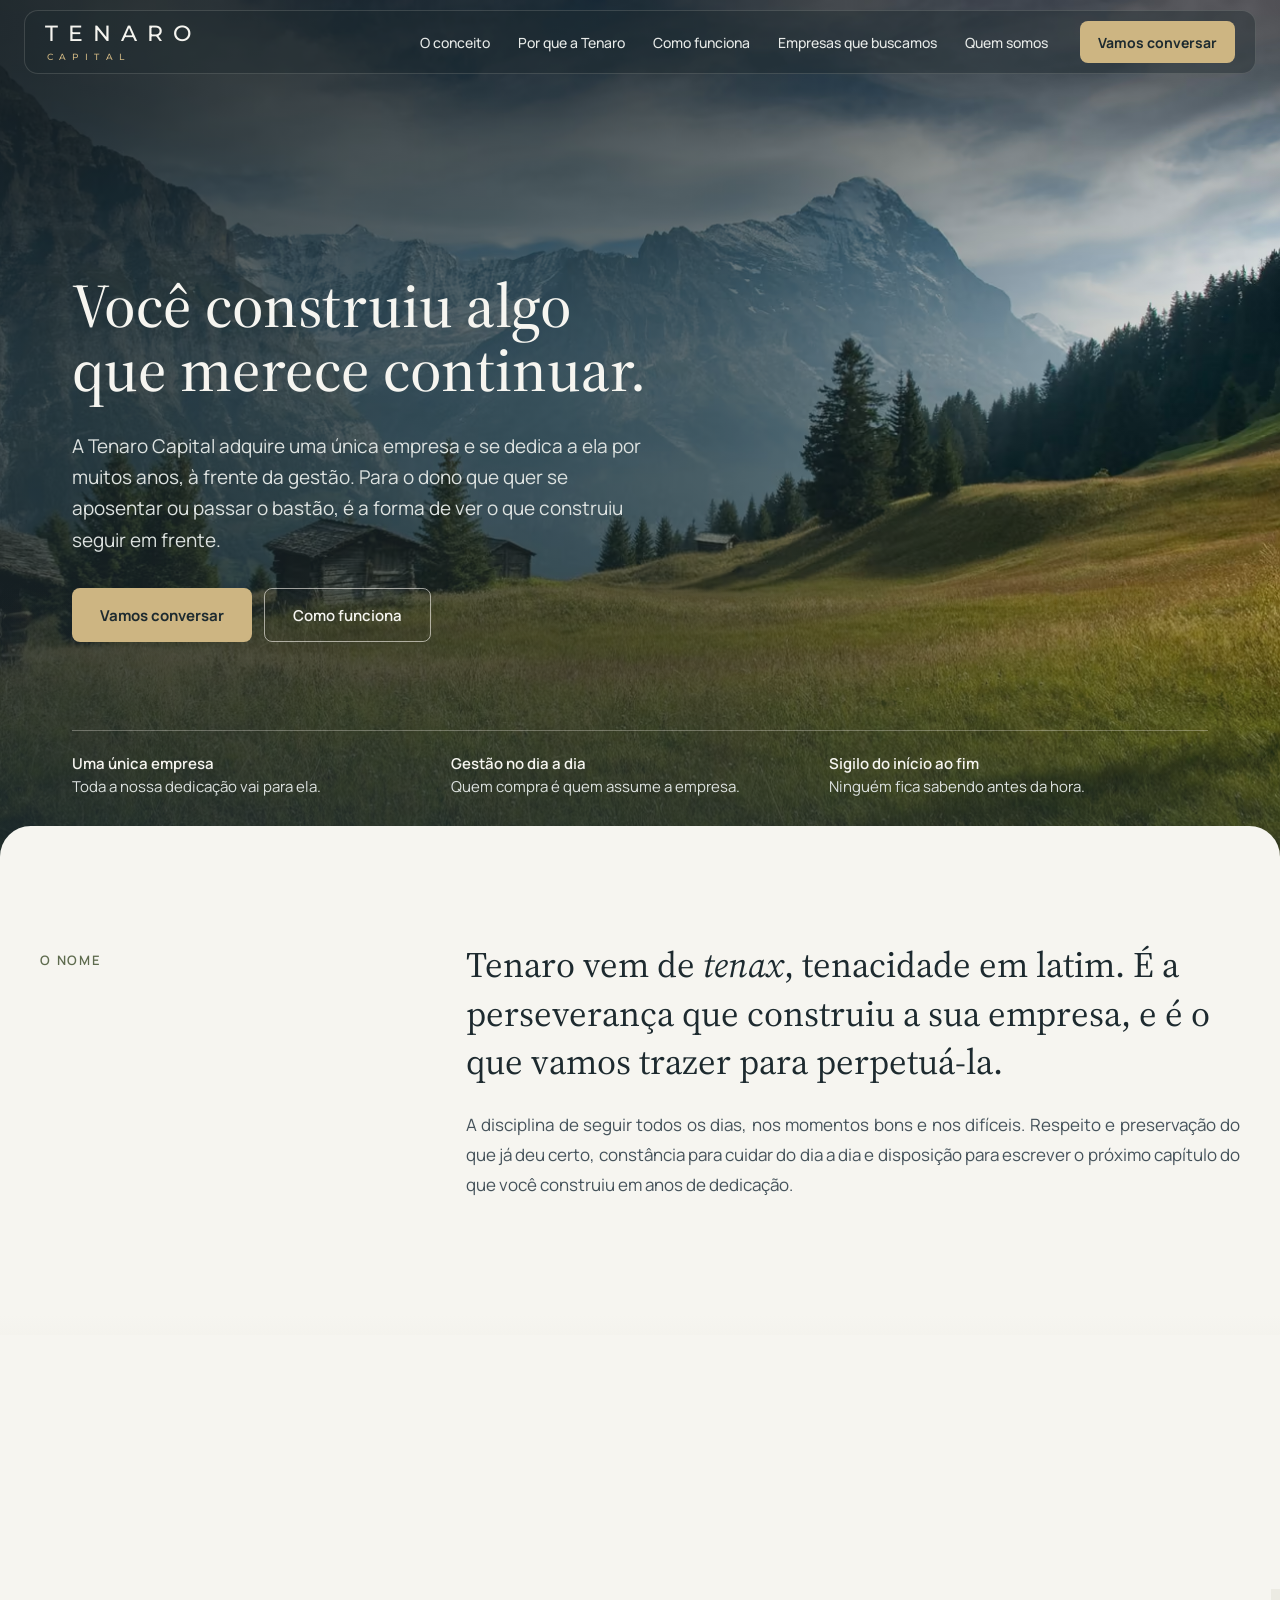
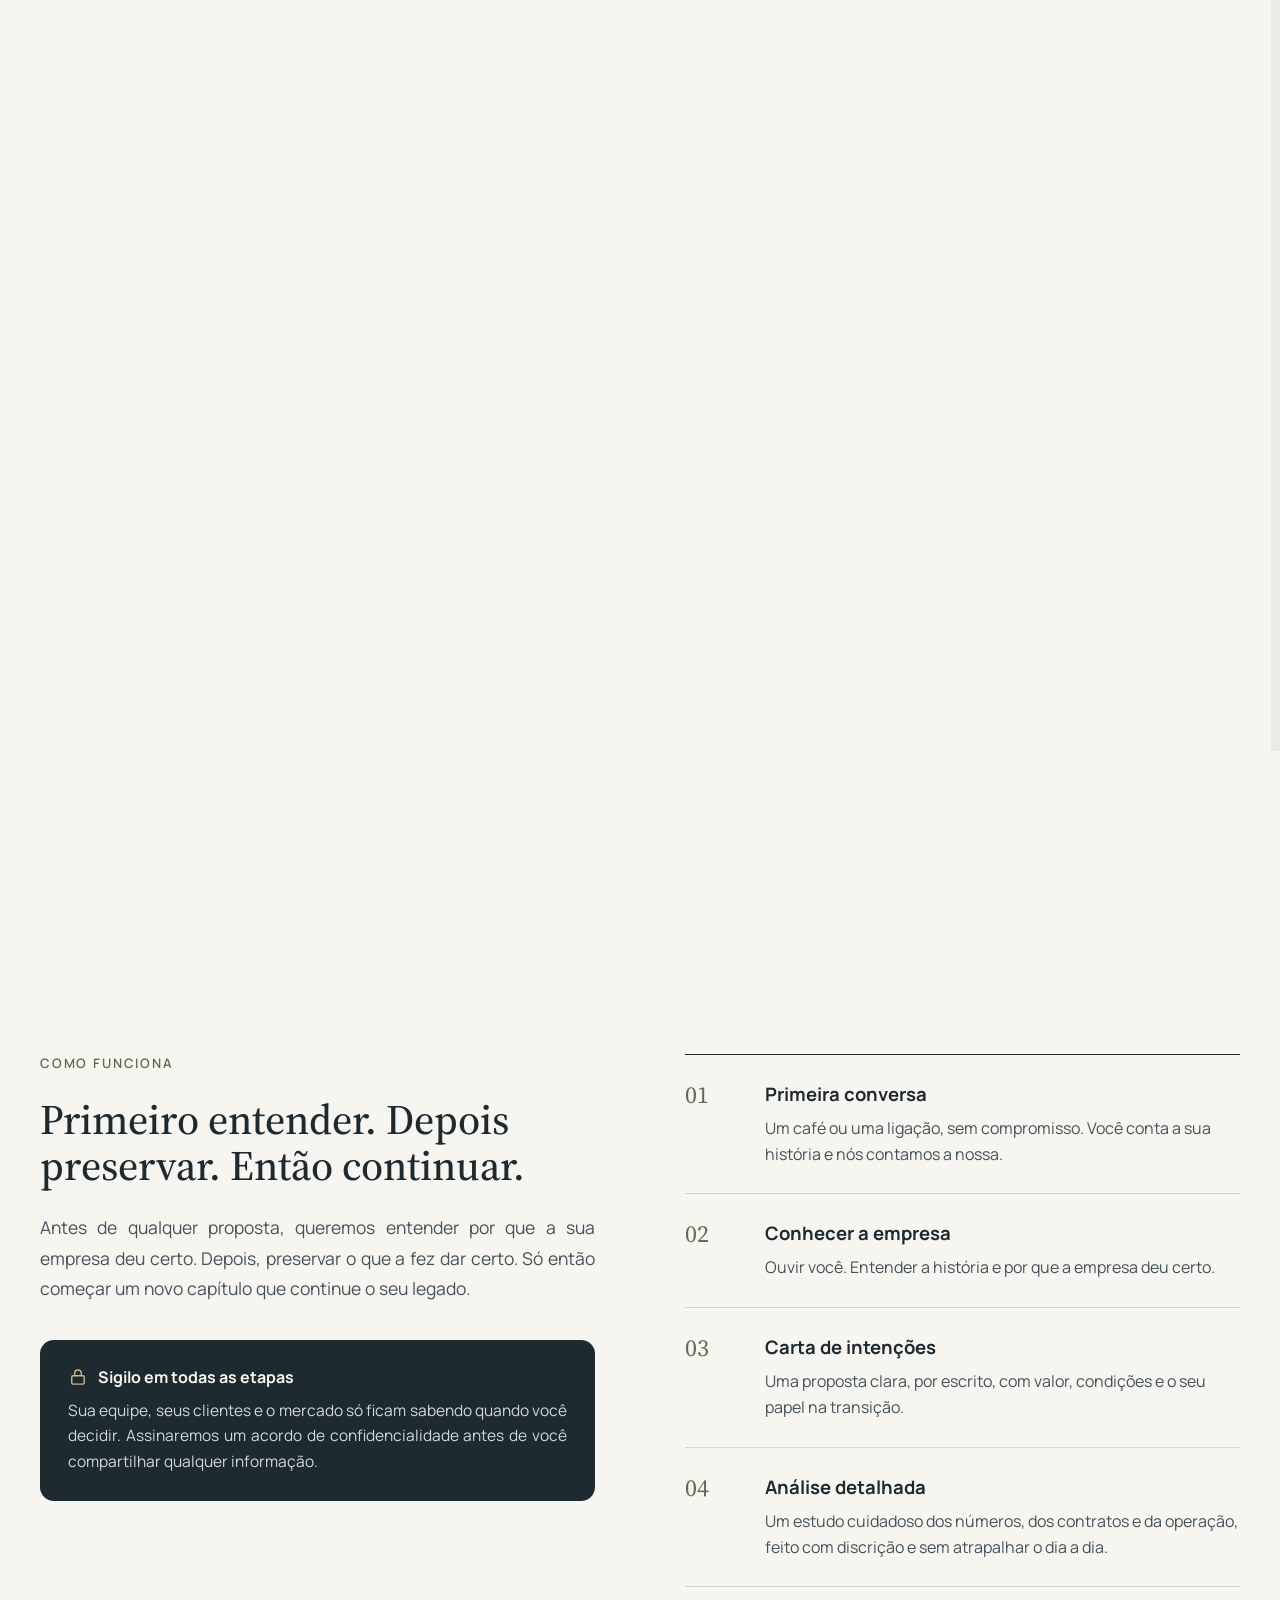
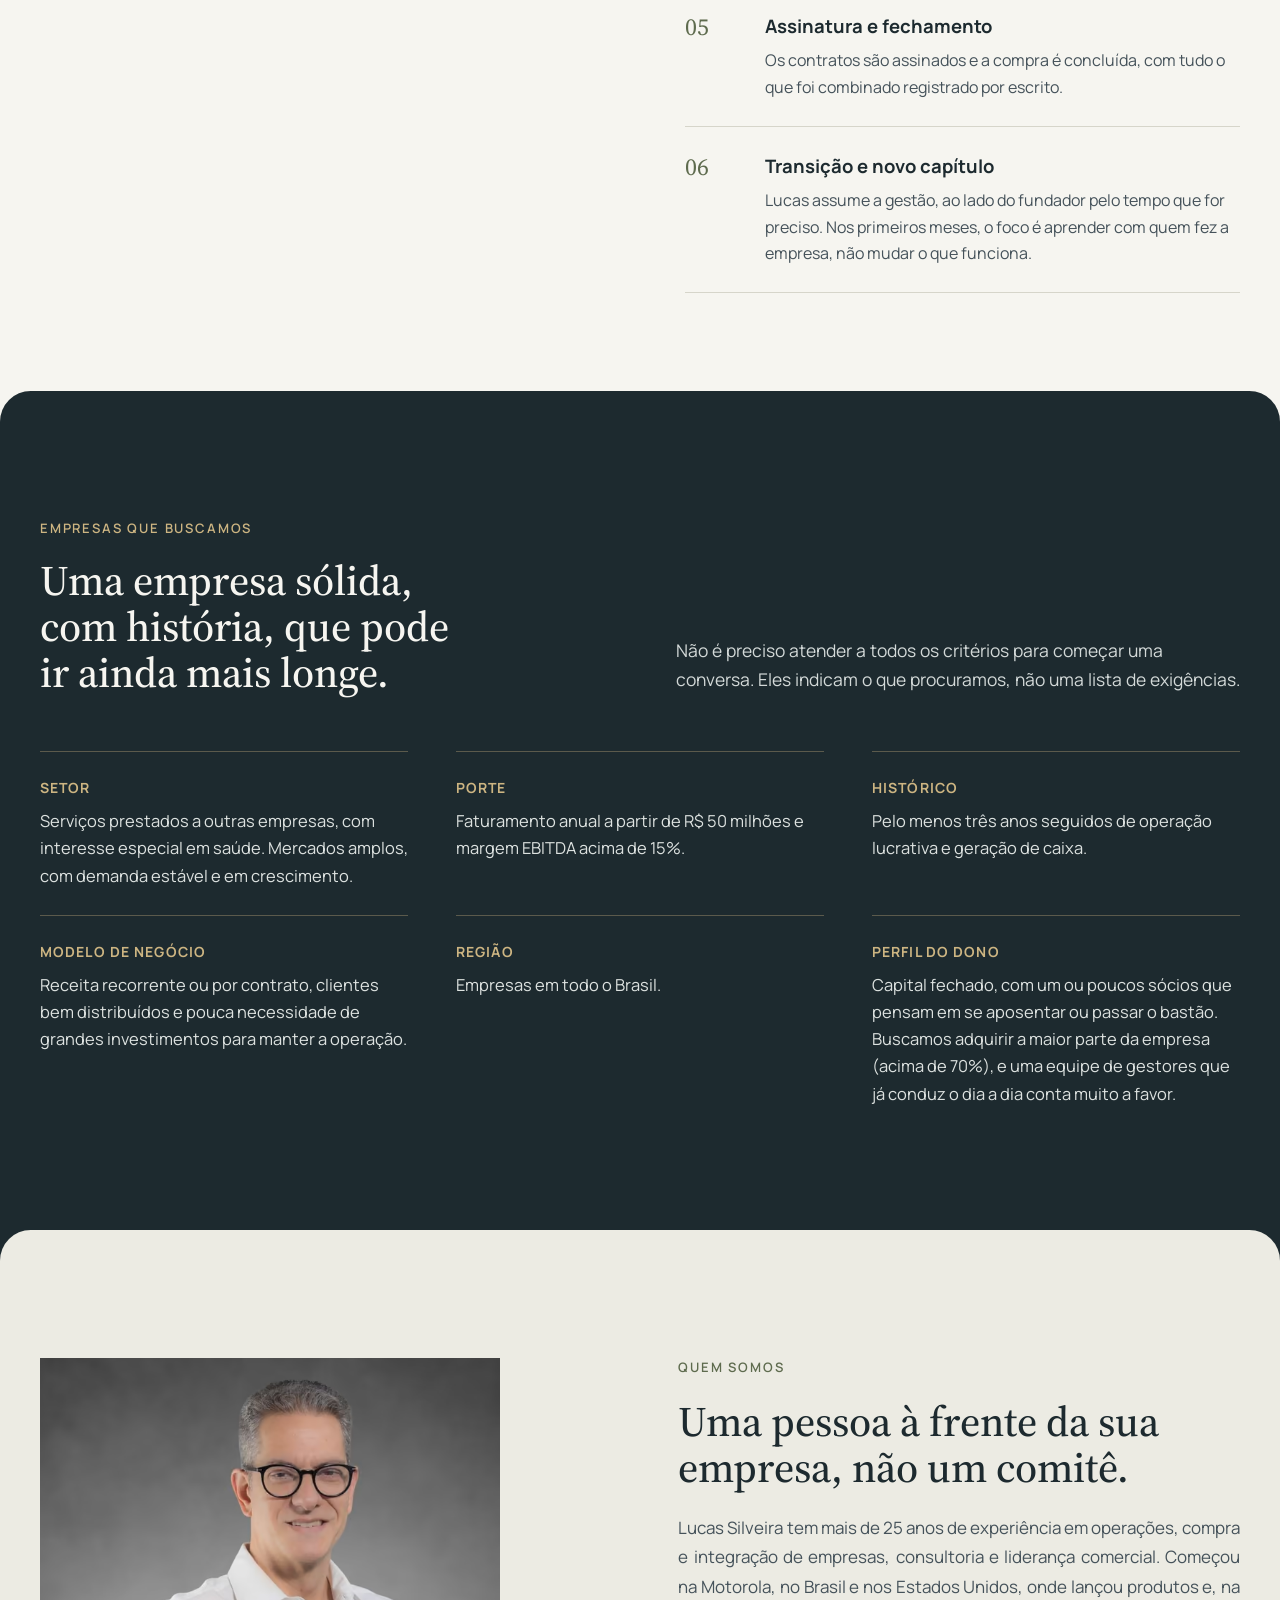
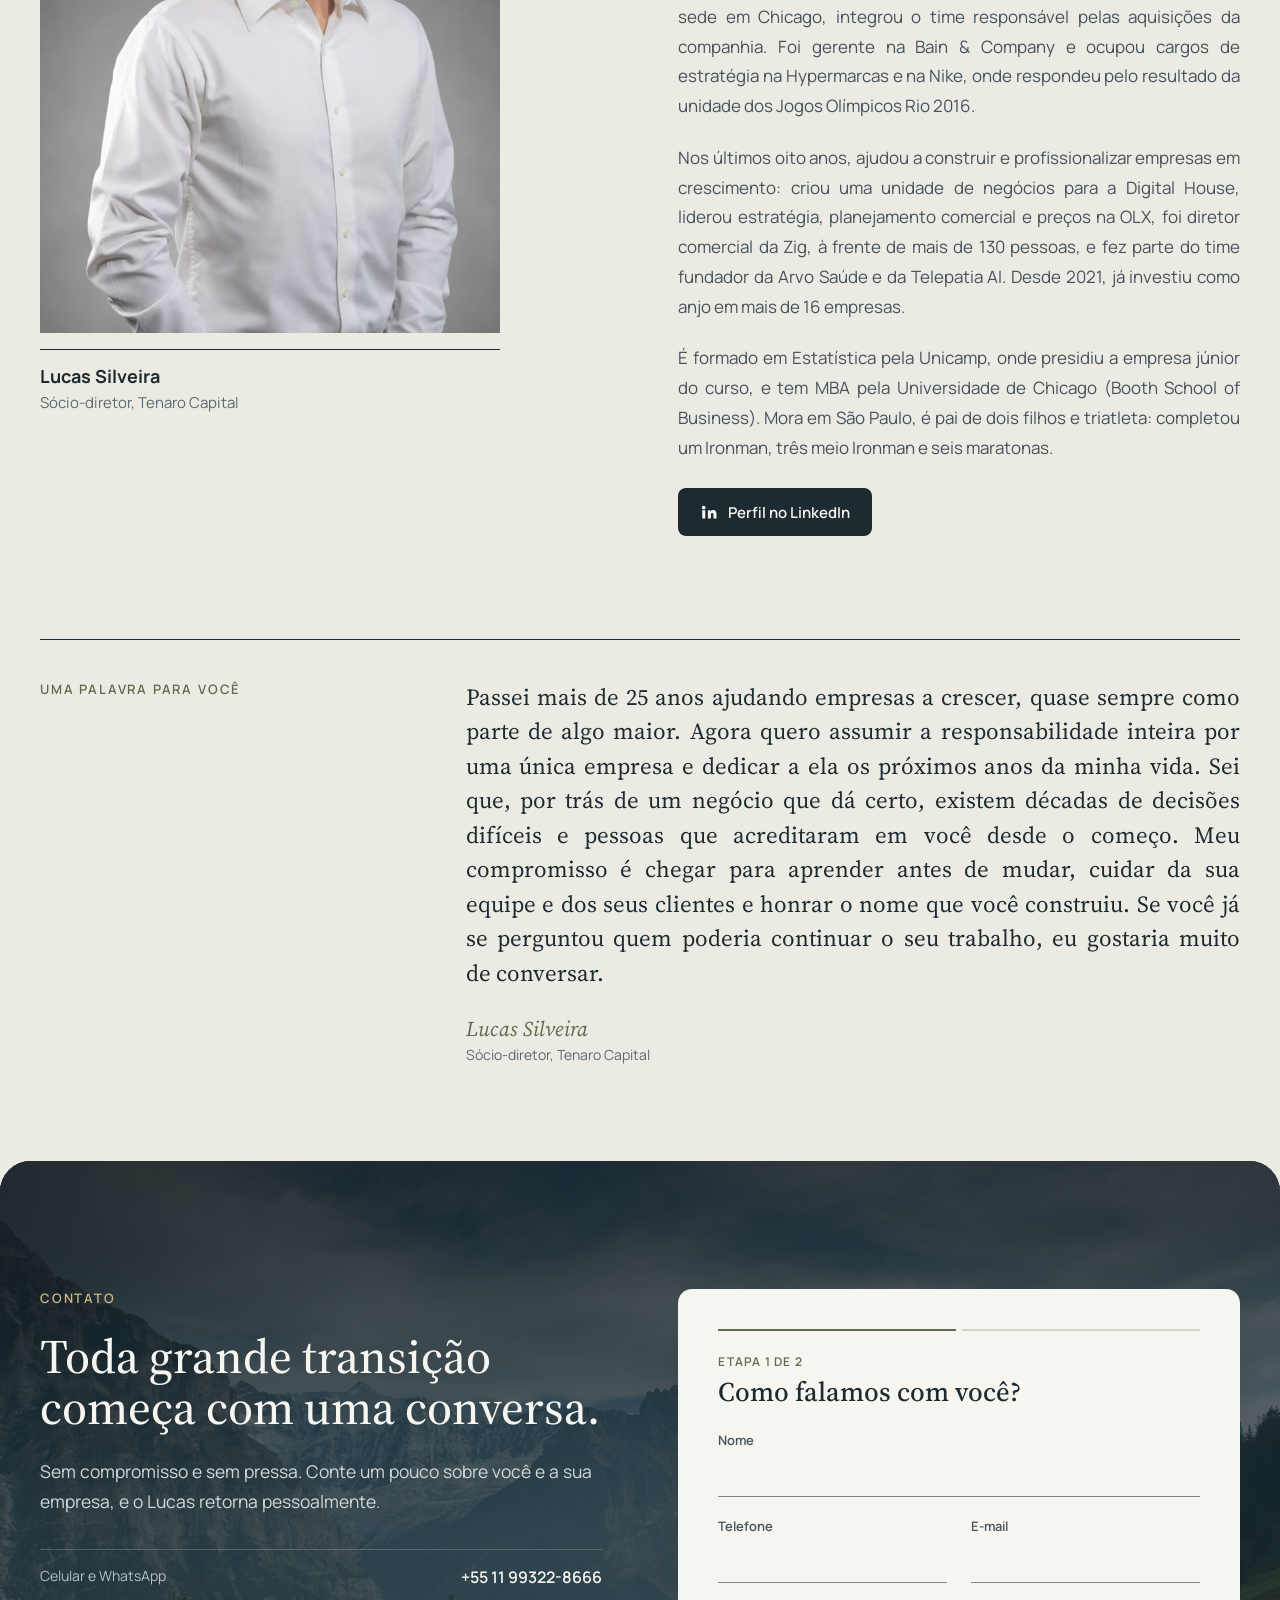
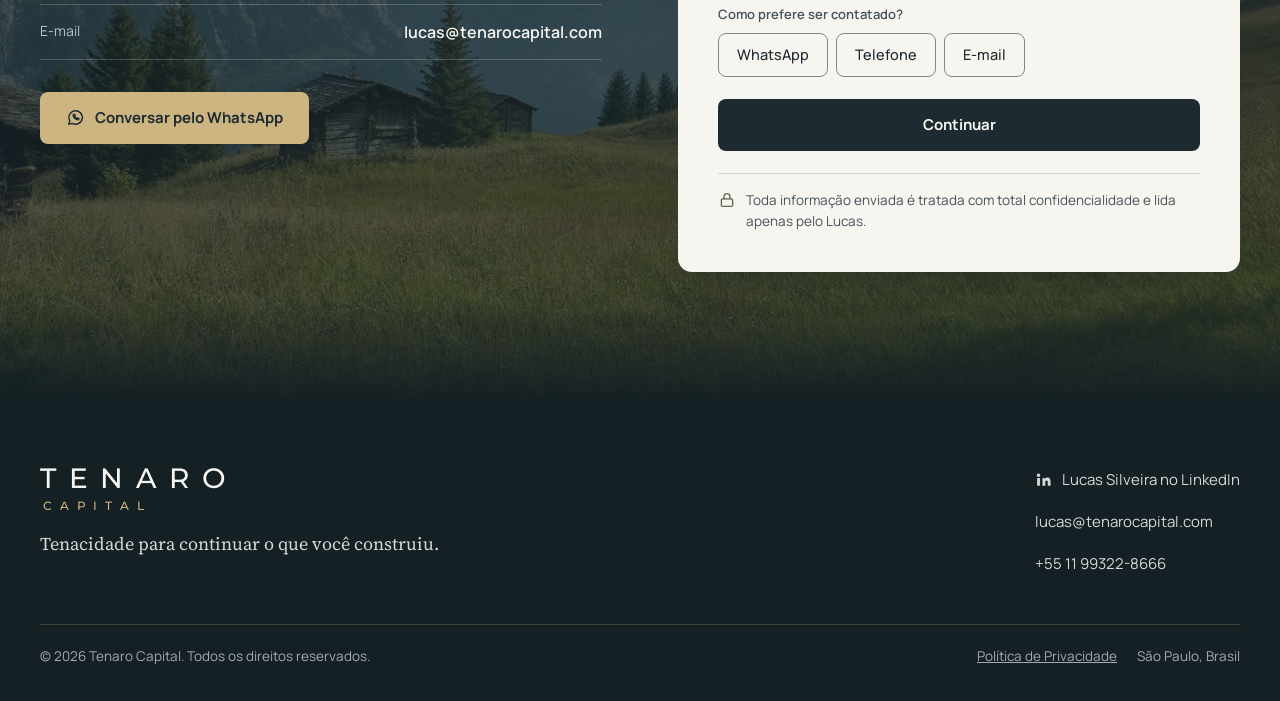
==== commit ea40558b: "Conecta o formulário de contato ao Formspree O formulário passa a enviar direto para o e-mail do Luc" ====
--- a/index.html
+++ b/index.html
@@ -261,8 +261,8 @@
 Conversar pelo WhatsApp</a>
 </div>
 
-<!-- DESTINO DO ENVIO: troque action="#" pelo endereço https do serviço de formulário (por exemplo, Formspree). Sem isso, a mensagem abre pronta no WhatsApp ou no e-mail. Veja o README. -->
-<form class="contact-form reveal" id="contact-form" aria-label="Formulário de contato" action="#" method="post" novalidate>
+<!-- DESTINO DO ENVIO: formulário no Formspree. Se o envio falhar, a mensagem abre pronta no WhatsApp ou no e-mail. Veja o README. -->
+<form class="contact-form reveal" id="contact-form" aria-label="Formulário de contato" action="https://formspree.io/f/mgaabwvo" method="post" novalidate>
 <input type="hidden" name="_subject" value="Novo contato pelo site da Tenaro Capital">
 <div class="hp" aria-hidden="true"><label>Não preencha este campo<input type="text" name="_gotcha" tabindex="-1" autocomplete="off"></label></div>
 
--- a/css/styles.css
+++ b/css/styles.css
@@ -432,7 +432,6 @@
 .legal__body h2 { font-family: 'Source Serif 4', Georgia, serif; font-weight: 500; font-size: 24px; line-height: 1.2; margin-top: 18px; }
 .legal__body p, .legal__body li { font-size: 16.5px; line-height: 1.7; color: #45525A; }
 .legal__body ul { padding-left: 20px; }
-.legal__flag { padding: 12px 14px; background: #ECEBE3; border-left: 2px solid #5E6B4E; font-weight: 600; }
 
 /* ---------- Textos longos justificados ---------- */
 /* A hifenização evita buracos entre as palavras. Em telas muito estreitas, o texto fica alinhado à esquerda. */
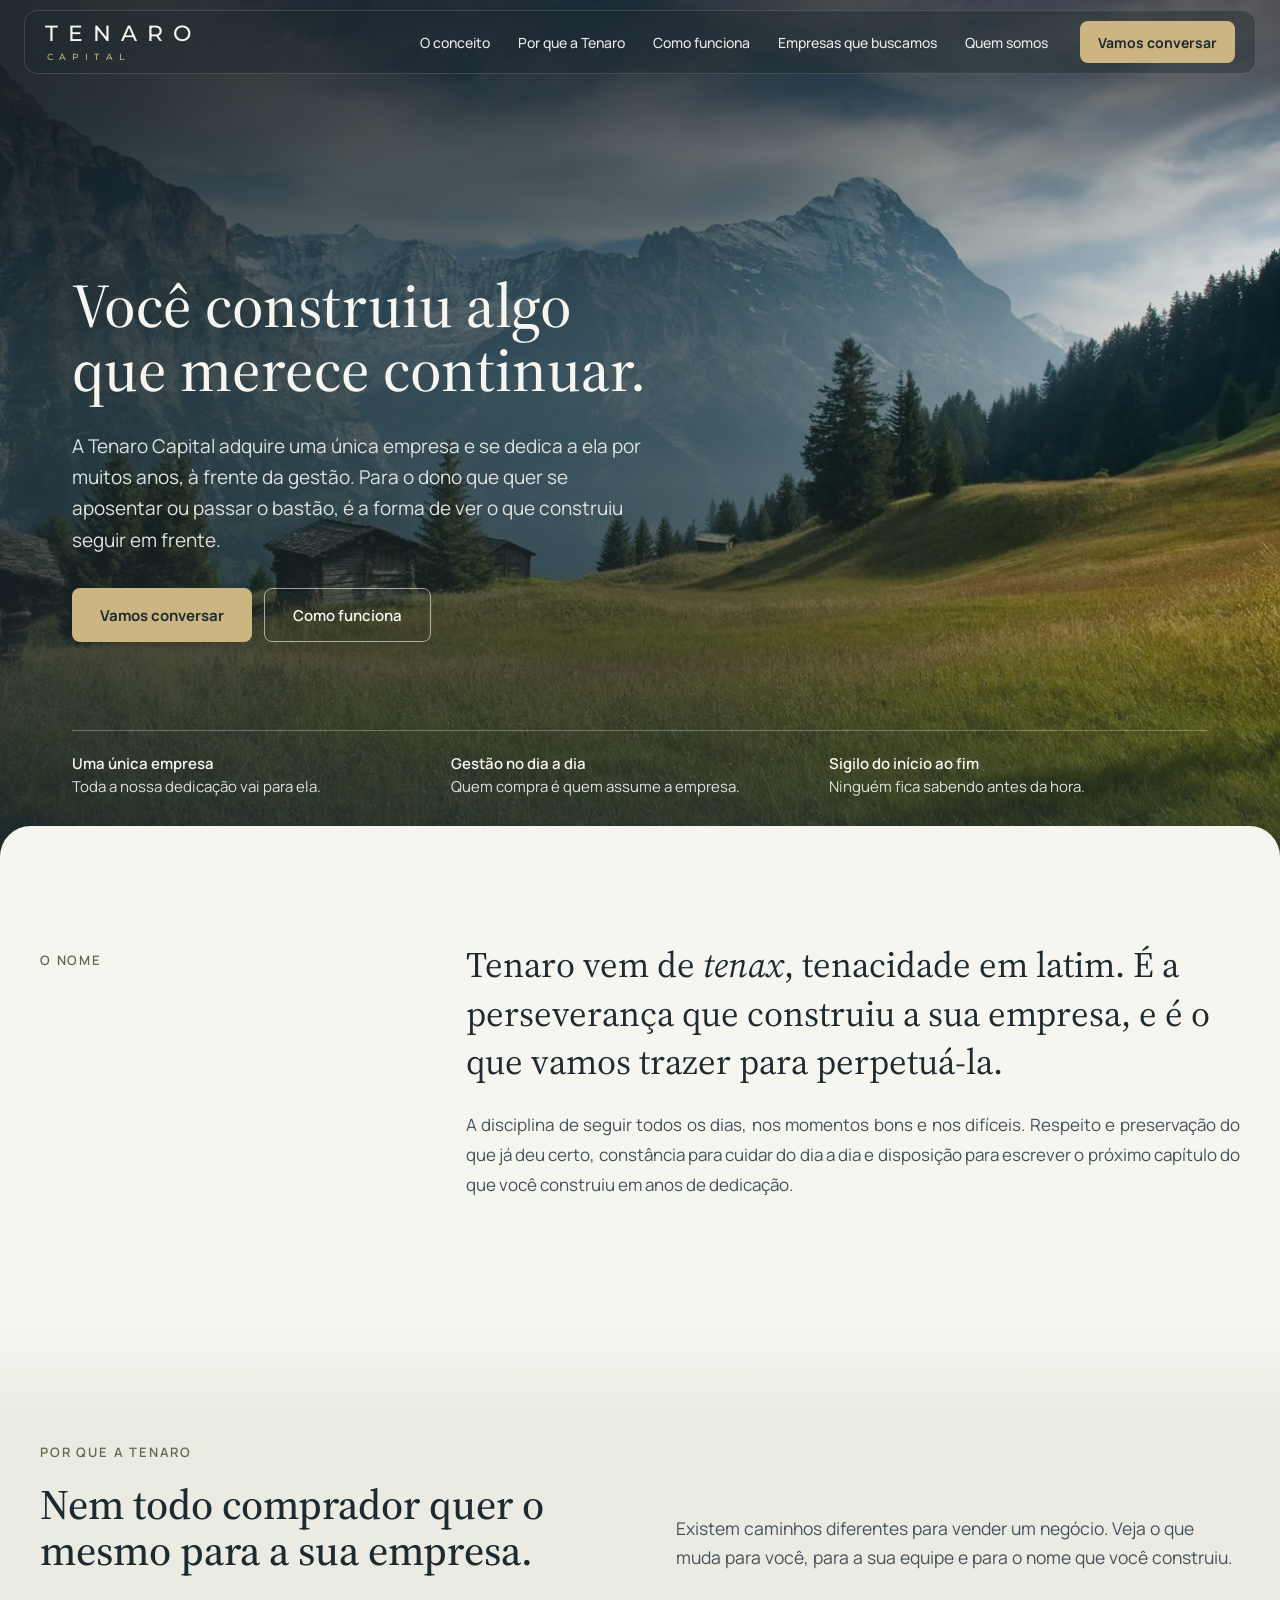
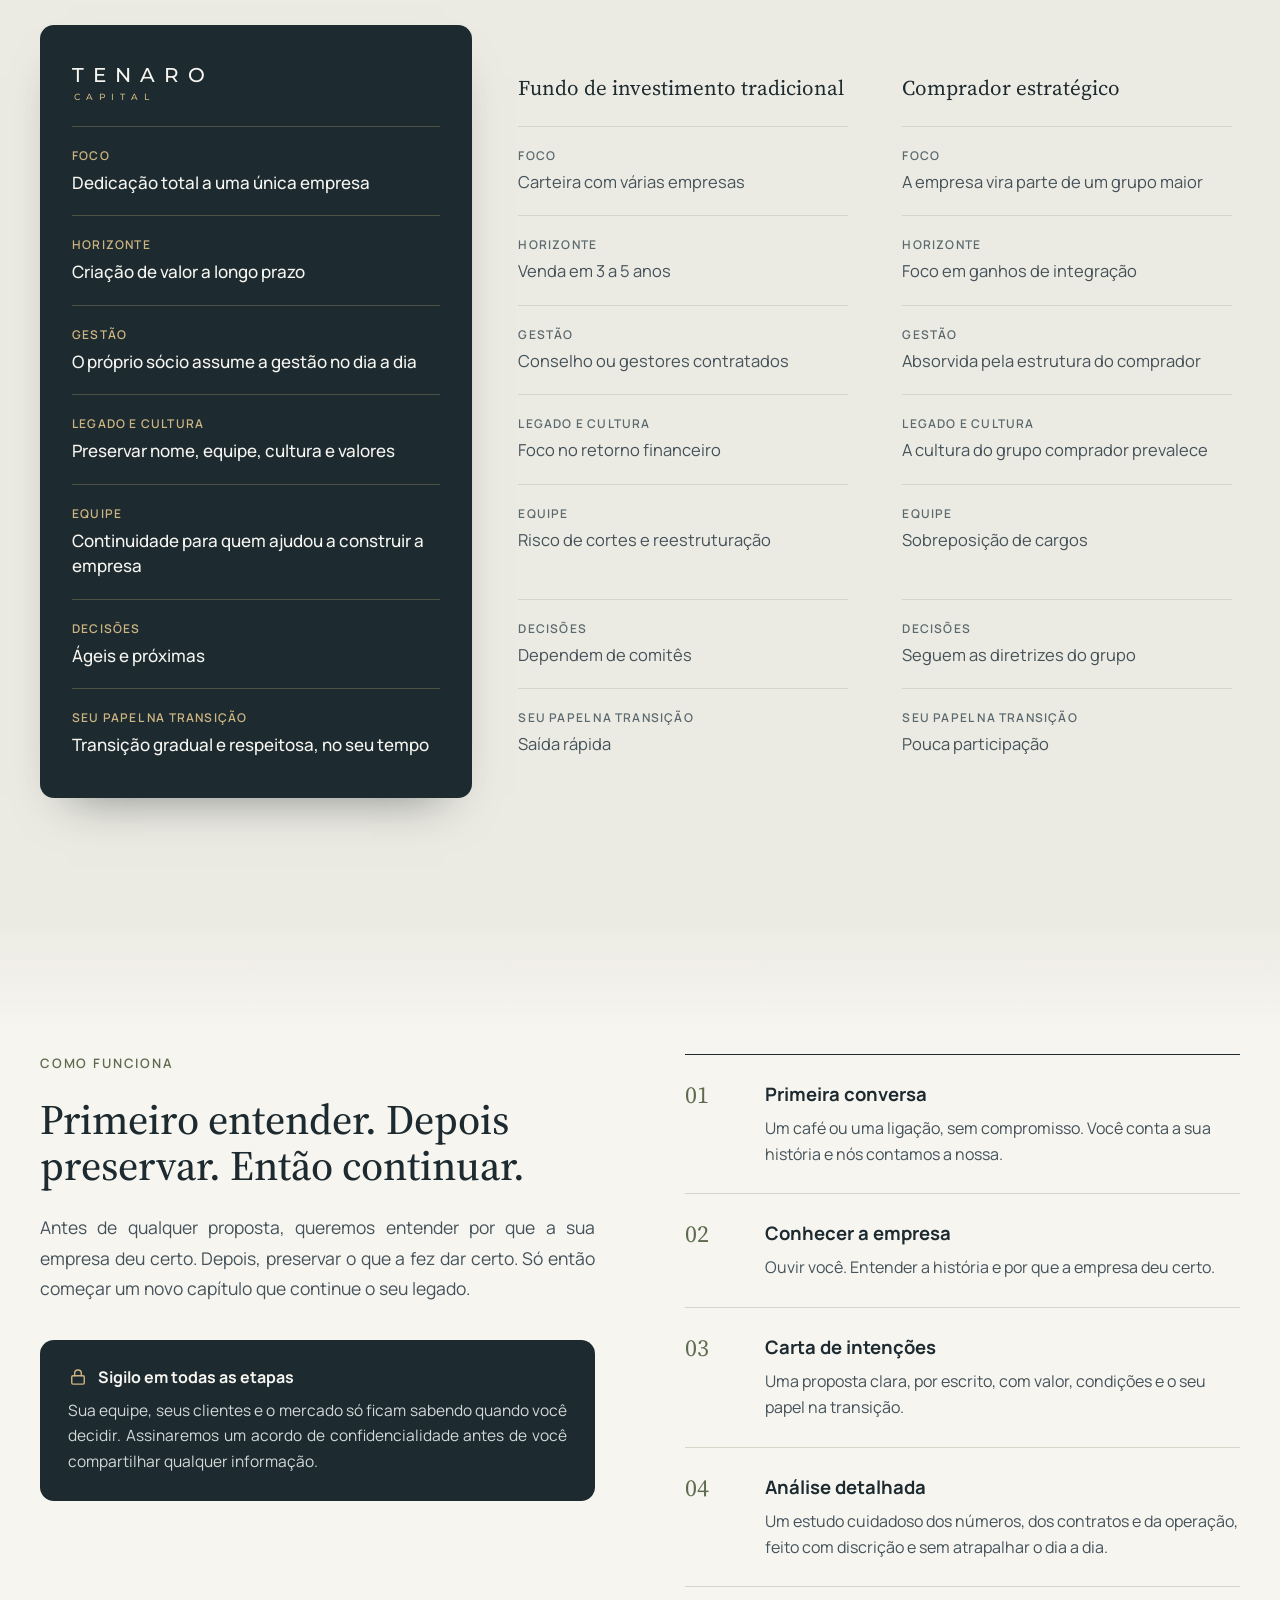
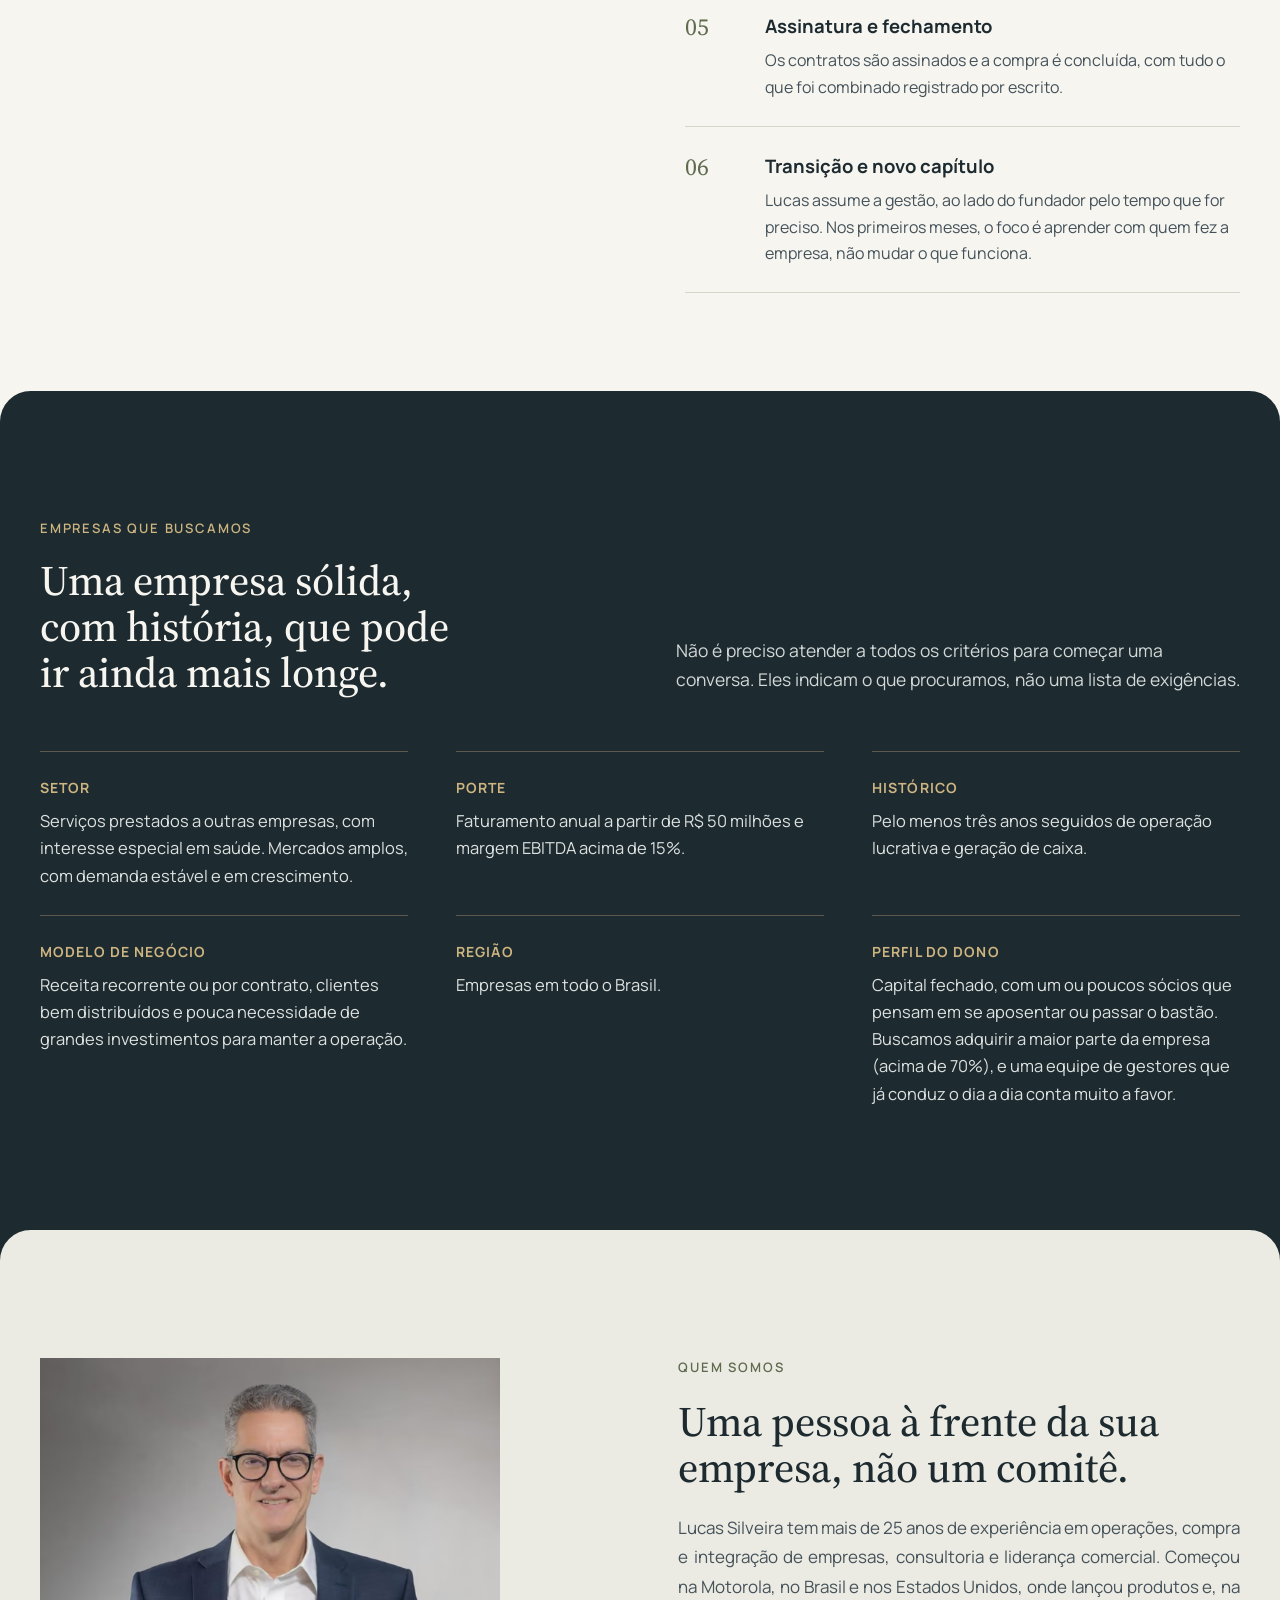
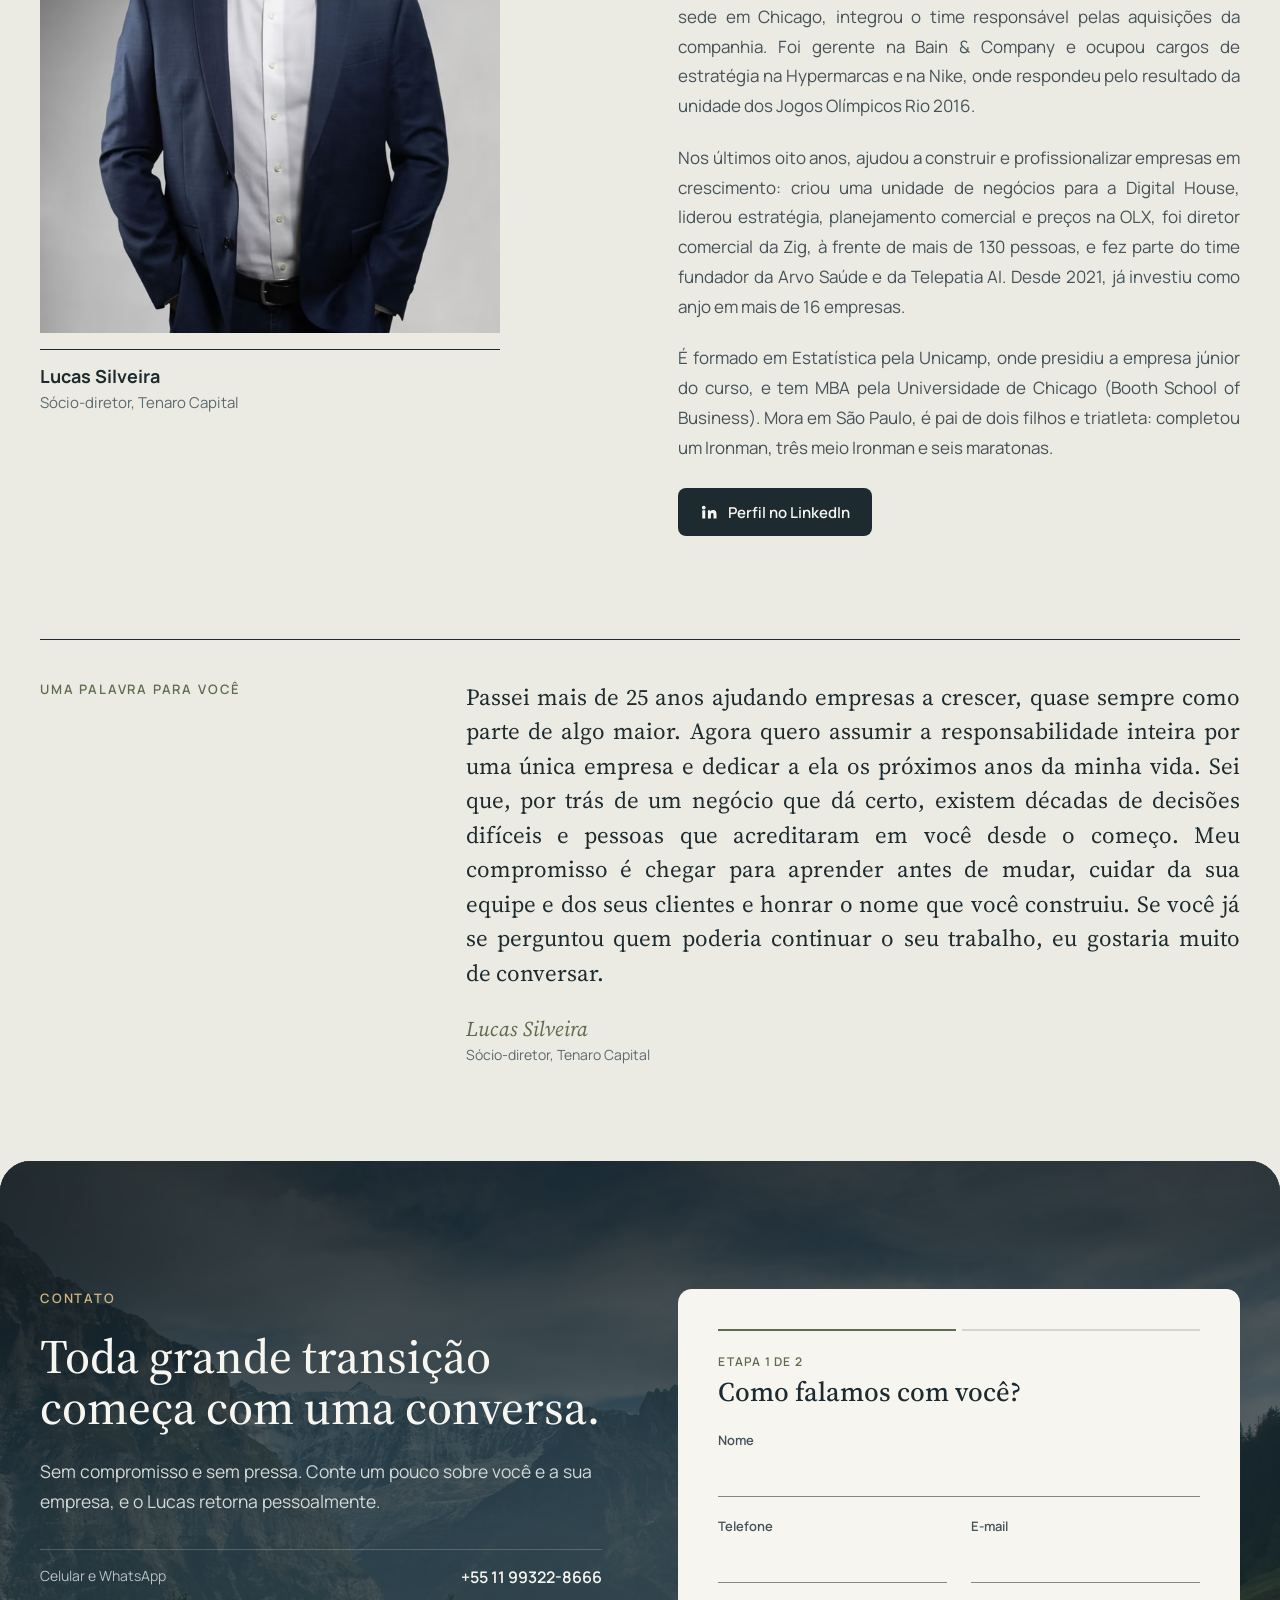
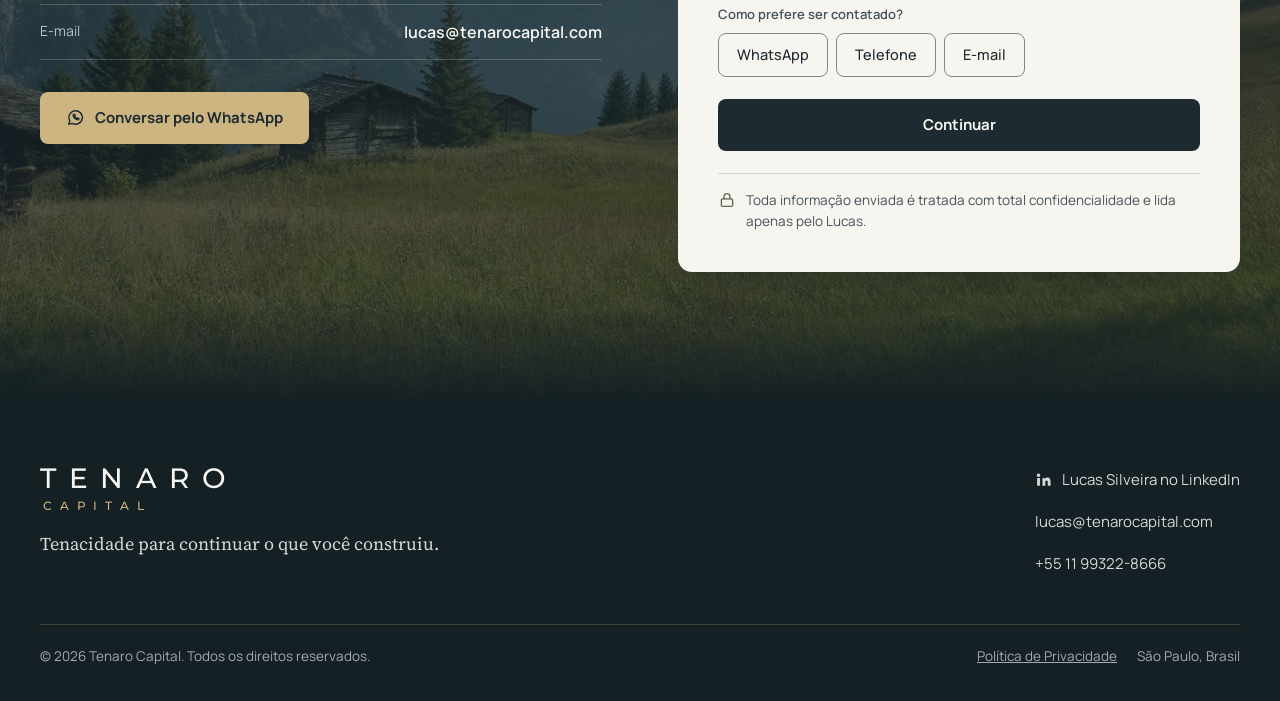
==== commit 67a14c10: "Troca o retrato do Lucas pela foto nova Co-Authored-By: Claude Opus 5.5 <noreply@anthropic.com>" ====
--- a/index.html
+++ b/index.html
@@ -206,9 +206,9 @@
 <div class="about__bio reveal">
 <figure class="portrait">
 <picture>
-<source type="image/avif" srcset="assets/img/lucas-silveira-400.avif 400w, assets/img/lucas-silveira-640.avif 640w, assets/img/lucas-silveira-927.avif 927w" sizes="(max-width: 500px) 100vw, 460px">
-<source type="image/webp" srcset="assets/img/lucas-silveira-400.webp 400w, assets/img/lucas-silveira-640.webp 640w, assets/img/lucas-silveira-927.webp 927w" sizes="(max-width: 500px) 100vw, 460px">
-<img src="assets/img/lucas-silveira-640.jpg" srcset="assets/img/lucas-silveira-400.jpg 400w, assets/img/lucas-silveira-640.jpg 640w, assets/img/lucas-silveira-927.jpg 927w" sizes="(max-width: 500px) 100vw, 460px" width="927" height="1159" class="portrait__img" alt="Lucas Silveira, Sócio-diretor da Tenaro Capital" loading="lazy" decoding="async">
+<source type="image/avif" srcset="assets/img/lucas-silveira-400.avif 400w, assets/img/lucas-silveira-640.avif 640w, assets/img/lucas-silveira-853.avif 853w" sizes="(max-width: 500px) 100vw, 460px">
+<source type="image/webp" srcset="assets/img/lucas-silveira-400.webp 400w, assets/img/lucas-silveira-640.webp 640w, assets/img/lucas-silveira-853.webp 853w" sizes="(max-width: 500px) 100vw, 460px">
+<img src="assets/img/lucas-silveira-640.jpg" srcset="assets/img/lucas-silveira-400.jpg 400w, assets/img/lucas-silveira-640.jpg 640w, assets/img/lucas-silveira-853.jpg 853w" sizes="(max-width: 500px) 100vw, 460px" width="853" height="1280" class="portrait__img" alt="Lucas Silveira, Sócio-diretor da Tenaro Capital" loading="lazy" decoding="async">
 </picture>
 <figcaption class="portrait__caption">
 <span class="portrait__name">Lucas Silveira</span>
